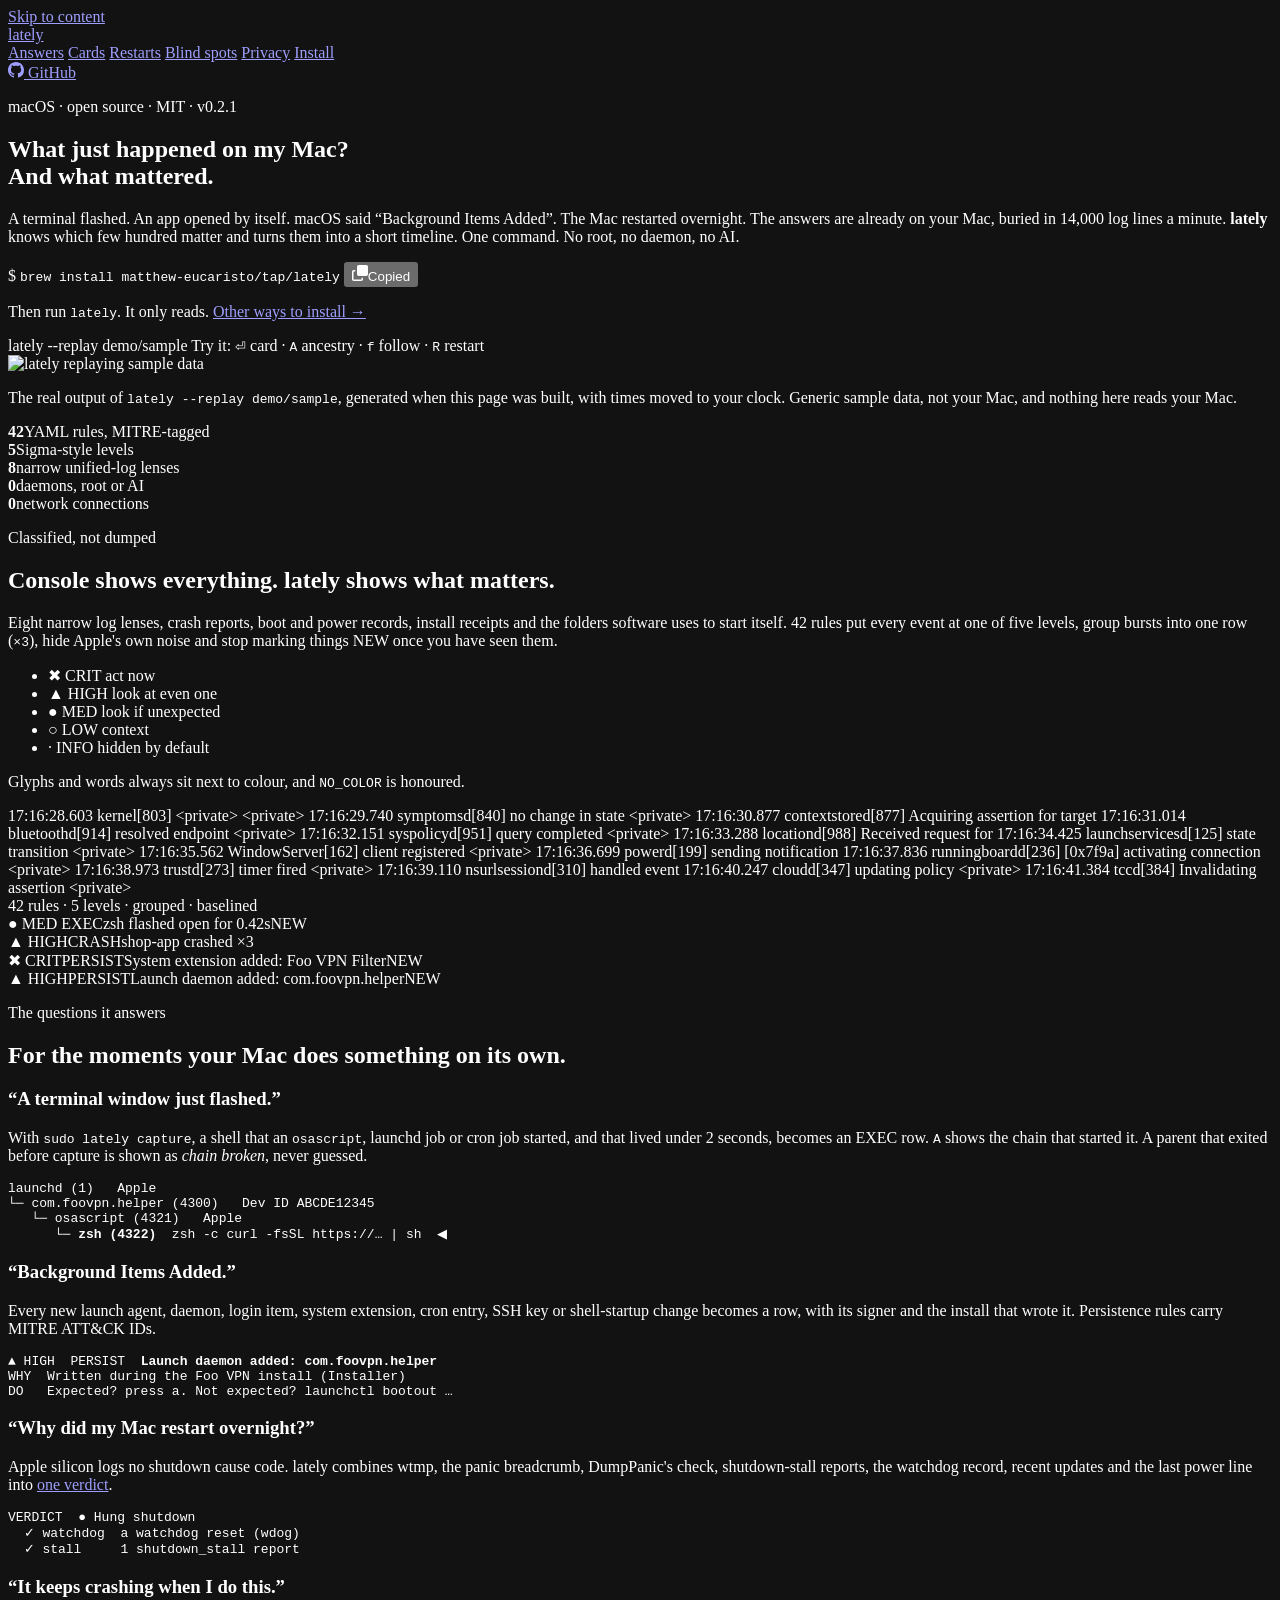
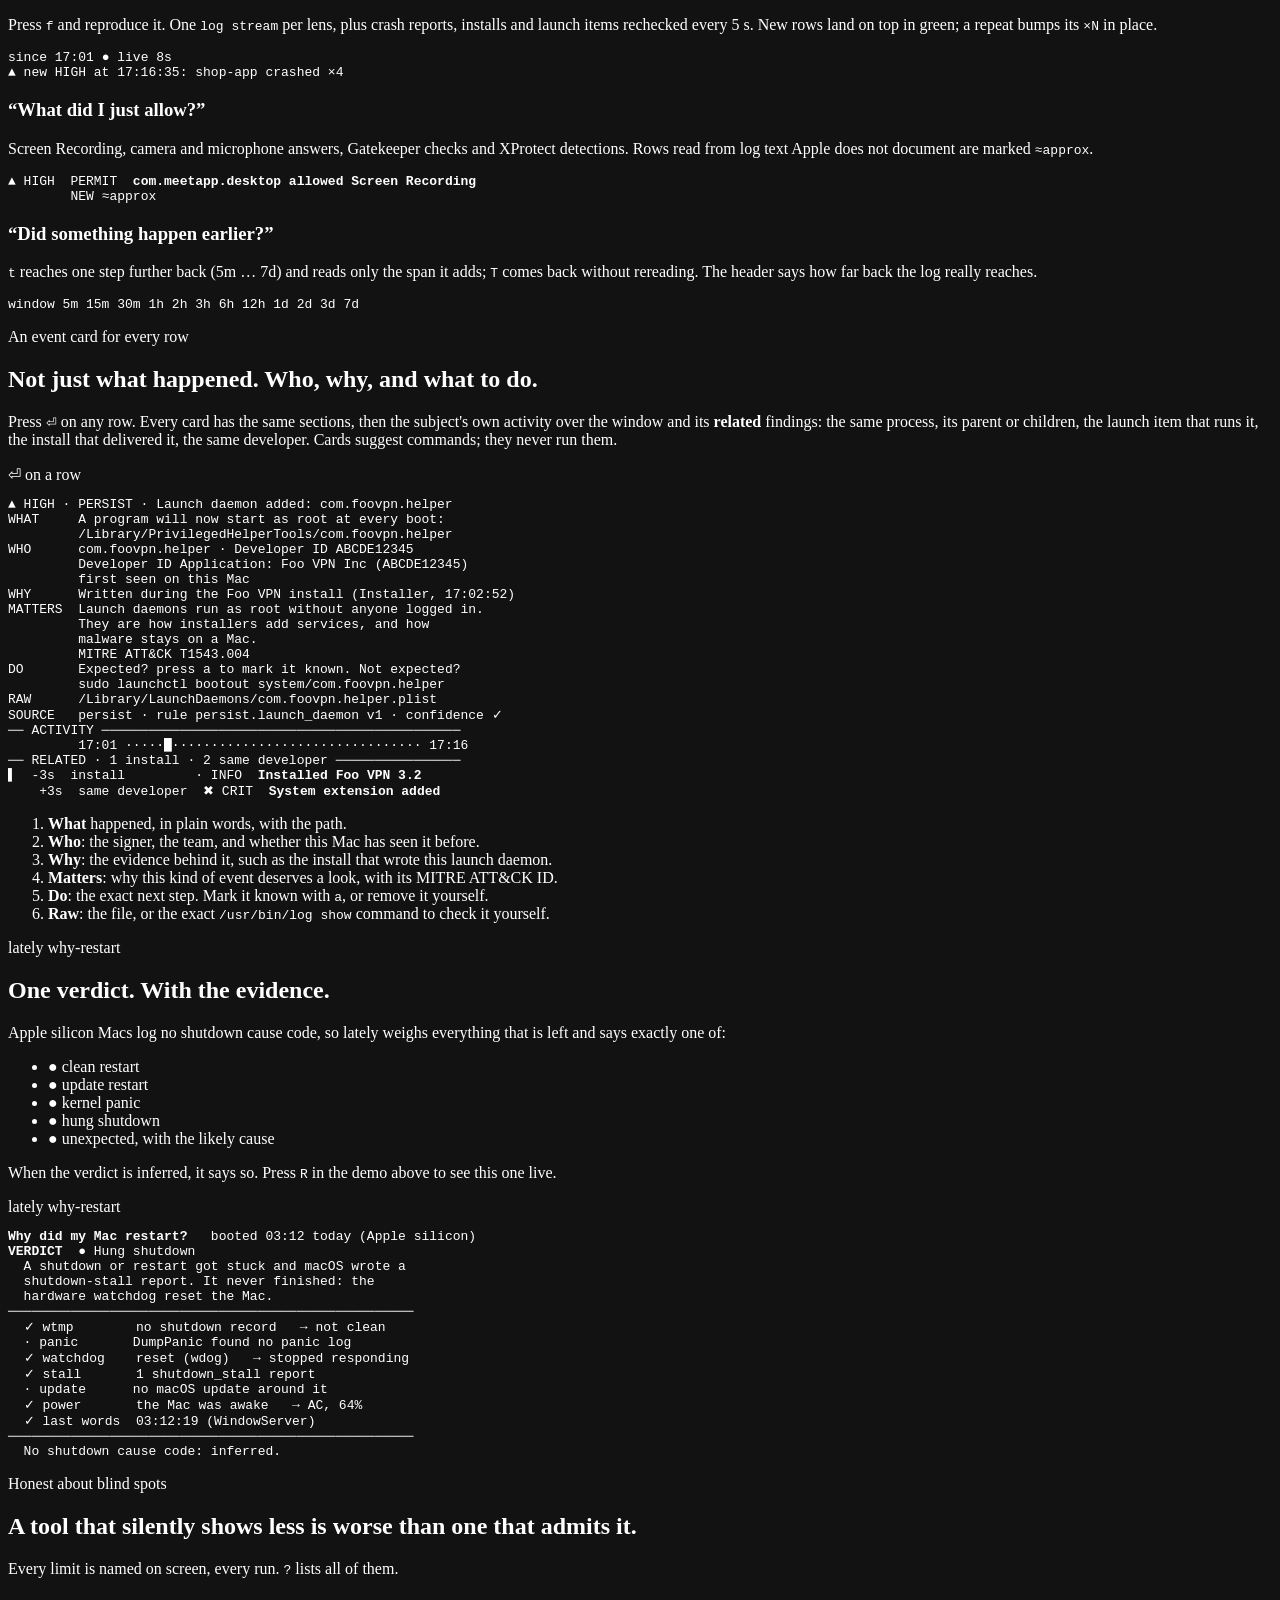
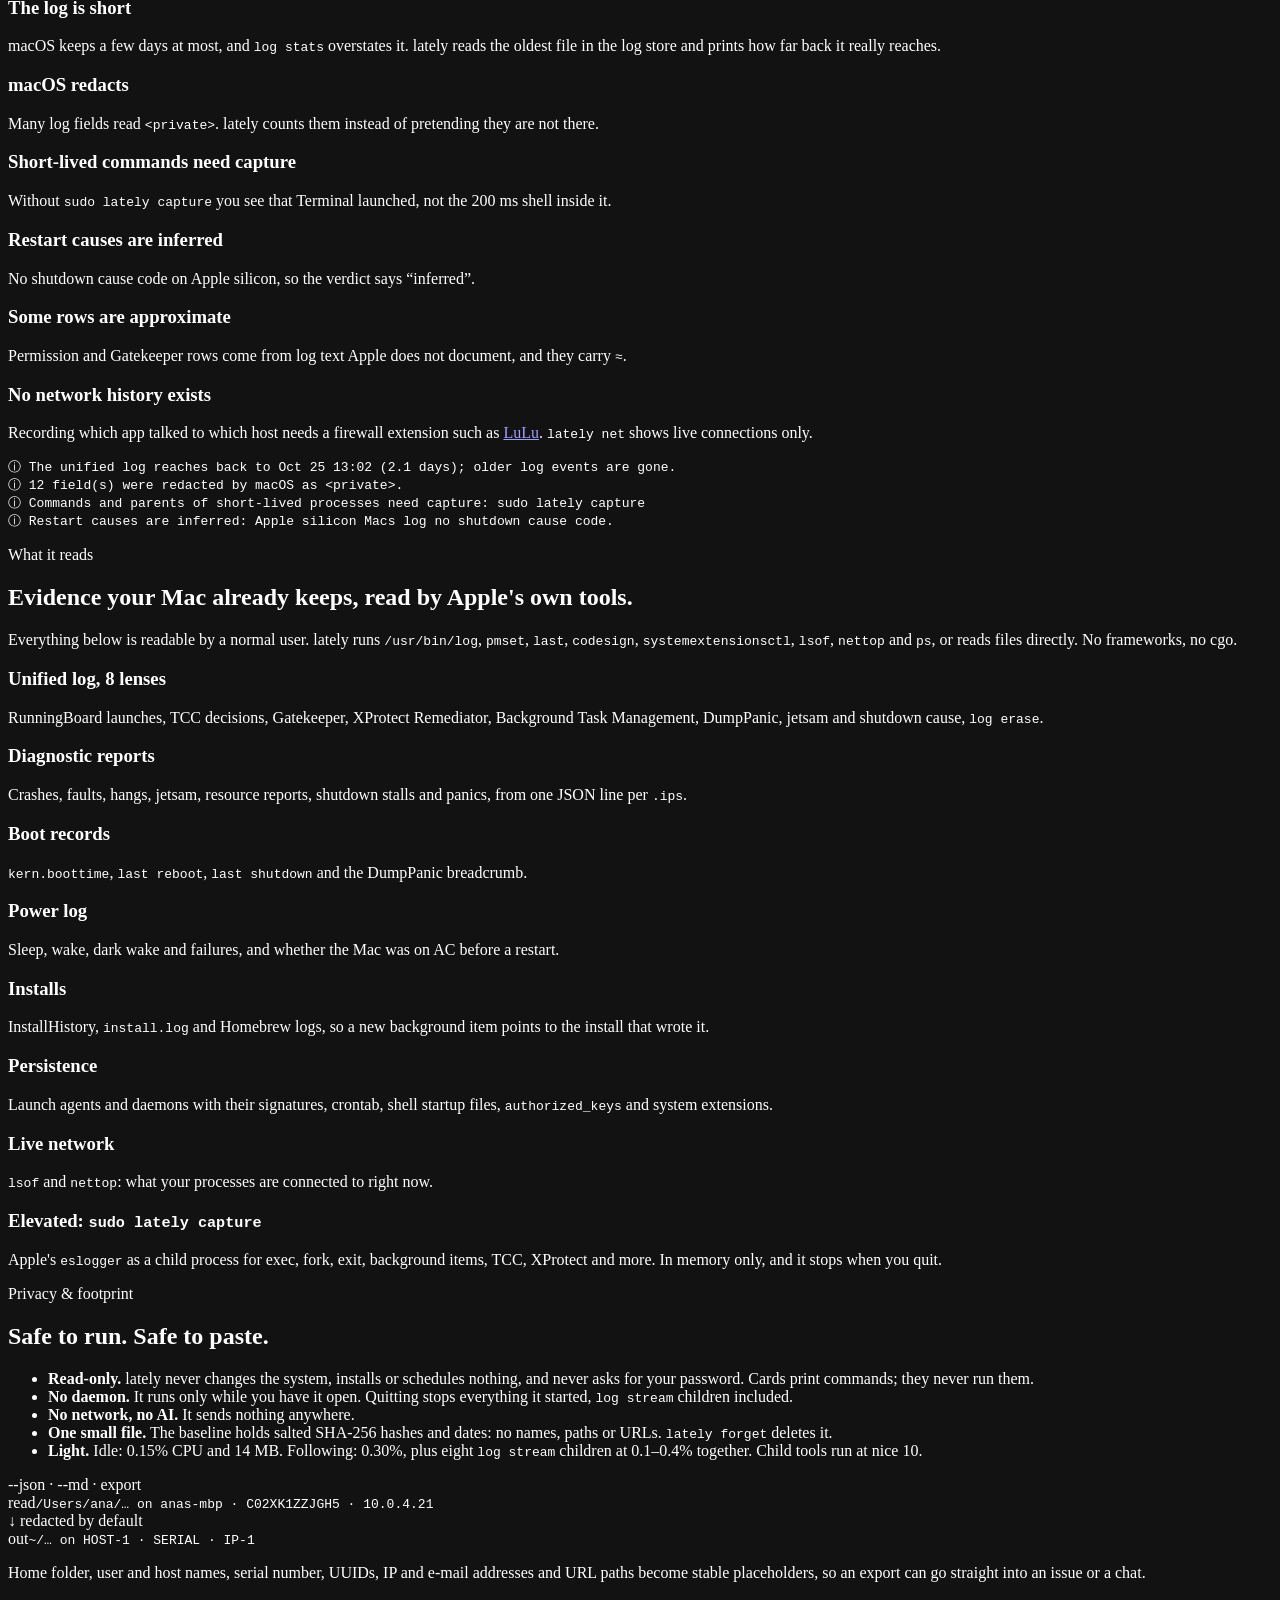
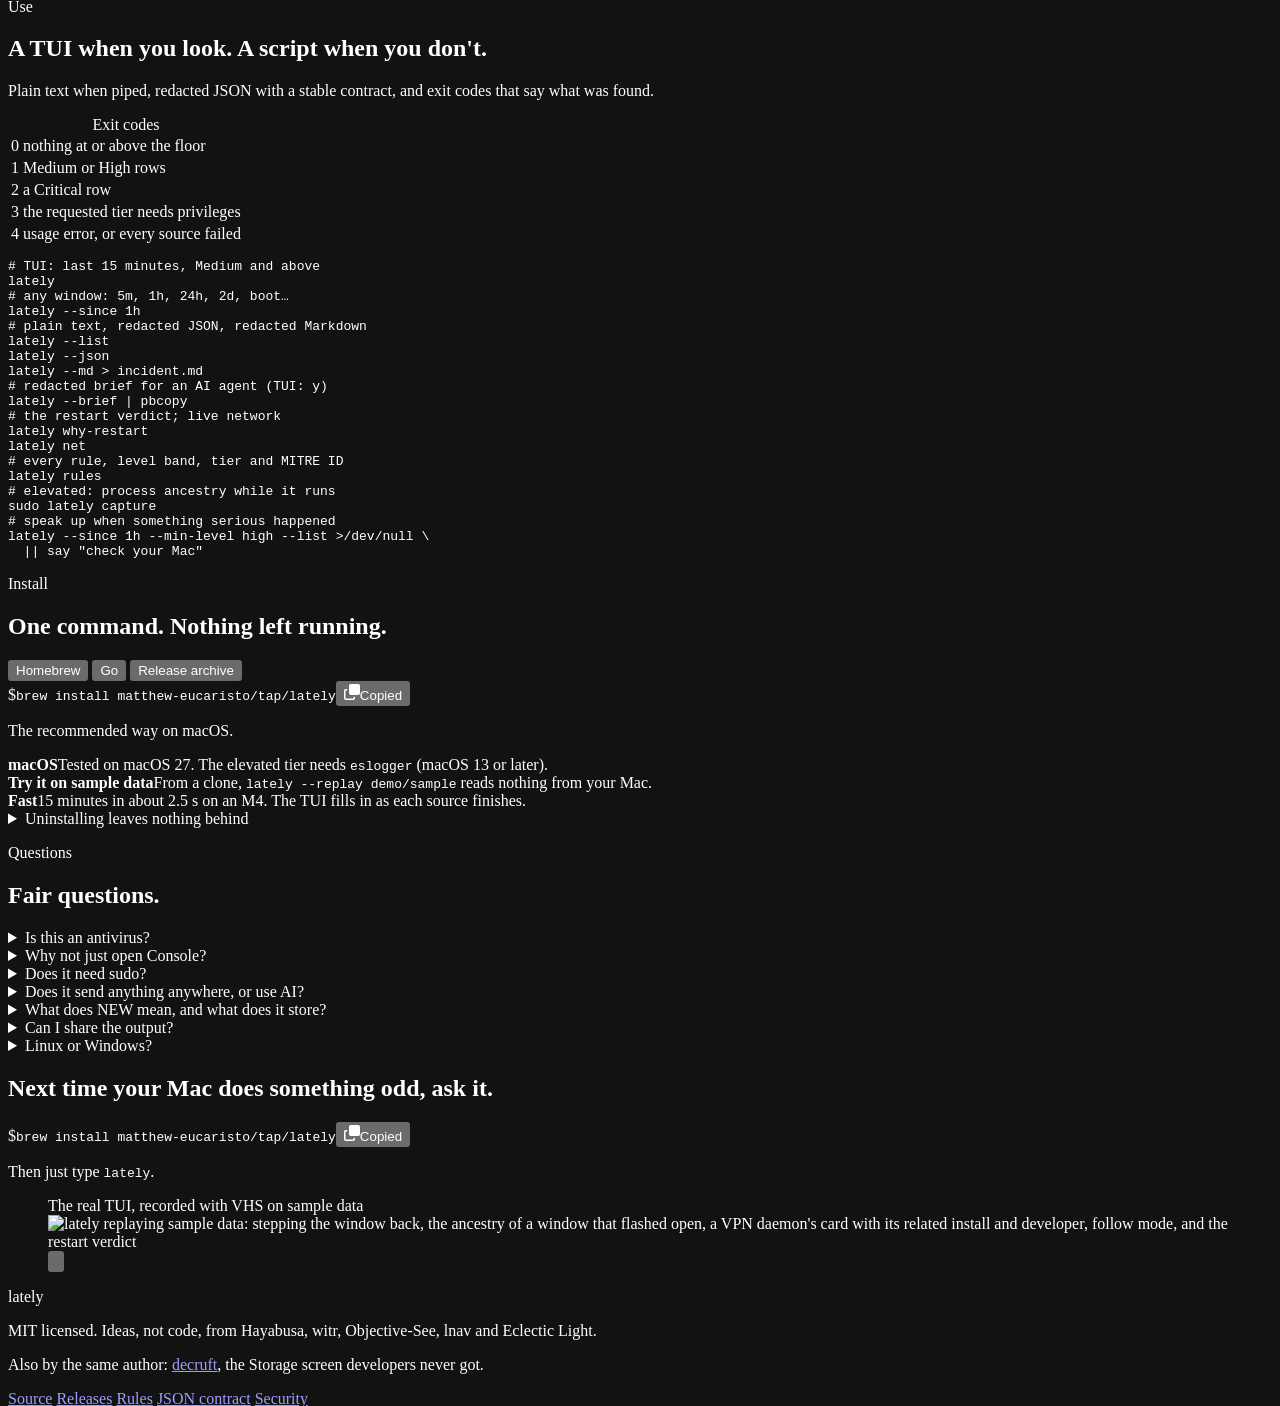
==== site/index.html @ de554099 "docs(site): y copies lately's own --brief in the replica site/build.sh embeds the --brief output for" ====
<!doctype html>
<html lang="en">
<head>
<meta charset="utf-8">
<meta name="viewport" content="width=device-width, initial-scale=1">
<title>lately: what just happened on my Mac, and what mattered?</title>
<meta name="description" content="One command turns the unified log, crash reports, power and boot records, installs and launch items into a short, classified timeline. No root, no daemon, no AI. Read-only, redacted, honest about its blind spots.">
<meta name="theme-color" content="#101214">
<meta name="color-scheme" content="dark">
<link rel="canonical" href="https://matthew-eucaristo.github.io/lately/">
<link rel="icon" href="favicon.svg" type="image/svg+xml">
<link rel="stylesheet" href="style.css">
<meta property="og:type" content="website">
<meta property="og:site_name" content="lately">
<meta property="og:title" content="lately: what just happened on my Mac?">
<meta property="og:description" content="A short, classified timeline of what your Mac just did: launch items, permissions, crashes, restarts, flashing windows. No root, no daemon, no AI.">
<meta property="og:url" content="https://matthew-eucaristo.github.io/lately/">
<meta property="og:image" content="https://matthew-eucaristo.github.io/lately/og.png">
<meta property="og:image:width" content="1200">
<meta property="og:image:height" content="630">
<meta property="og:image:alt" content="lately's timeline: a critical system extension, a high-level launch daemon, crash and permission rows, each with a level glyph">
<meta name="twitter:card" content="summary_large_image">
<script type="application/ld+json">
{
  "@context": "https://schema.org",
  "@type": "SoftwareApplication",
  "name": "lately",
  "applicationCategory": "DeveloperApplication",
  "operatingSystem": "macOS",
  "description": "What just happened on my Mac, and what mattered? One command, no root, no daemon, no AI.",
  "url": "https://matthew-eucaristo.github.io/lately/",
  "downloadUrl": "https://github.com/Matthew-Eucaristo/lately/releases",
  "codeRepository": "https://github.com/Matthew-Eucaristo/lately",
  "license": "https://opensource.org/licenses/MIT",
  "offers": {"@type": "Offer", "price": "0", "priceCurrency": "USD"}
}
</script>
<script src="sample.js" defer></script>
<script src="app.js" defer></script>
</head>
<body>
<a class="skip" href="#main">Skip to content</a>

<header class="nav" id="top">
  <div class="wrap nav-in">
    <a class="brand" href="#top" aria-label="lately home"><span class="badge">lately</span></a>
    <nav aria-label="Sections">
      <a href="#answers">Answers</a>
      <a href="#card">Cards</a>
      <a href="#restart">Restarts</a>
      <a href="#honest">Blind spots</a>
      <a href="#privacy">Privacy</a>
      <a href="#install">Install</a>
    </nav>
    <a class="gh" href="https://github.com/Matthew-Eucaristo/lately">
      <svg viewBox="0 0 16 16" width="16" height="16" aria-hidden="true"><path fill="currentColor" d="M8 0C3.58 0 0 3.58 0 8c0 3.54 2.29 6.53 5.47 7.59.4.07.55-.17.55-.38 0-.19-.01-.82-.01-1.49-2.01.37-2.53-.49-2.69-.94-.09-.23-.48-.94-.82-1.13-.28-.15-.68-.52-.01-.53.63-.01 1.08.58 1.23.82.72 1.21 1.87.87 2.33.66.07-.52.28-.87.51-1.07-1.78-.2-3.64-.89-3.64-3.95 0-.87.31-1.59.82-2.15-.08-.2-.36-1.02.08-2.12 0 0 .67-.21 2.2.82.64-.18 1.32-.27 2-.27.68 0 1.36.09 2 .27 1.53-1.04 2.2-.82 2.2-.82.44 1.1.16 1.92.08 2.12.51.56.82 1.27.82 2.15 0 3.07-1.87 3.75-3.65 3.95.29.25.54.73.54 1.48 0 1.07-.01 1.93-.01 2.2 0 .21.15.46.55.38A8.013 8.013 0 0016 8c0-4.42-3.58-8-8-8z"/></svg>
      <span>GitHub</span>
    </a>
  </div>
</header>

<main id="main">

<section class="hero">
  <div class="wrap">
    <p class="eyebrow"><span class="dot"></span> macOS · open source · MIT · <!--version-->v0.2.1<!--/version--></p>
    <h1>What just happened on my Mac?<br><span class="grad">And what mattered.</span></h1>
    <p class="lede">A terminal flashed. An app opened by itself. macOS said “Background Items Added”. The Mac restarted overnight. The answers are already on your Mac, buried in 14,000 log lines a minute. <b>lately</b> knows which few hundred matter and turns them into a short timeline. One command. No root, no daemon, no AI.</p>

    <div class="install">
      <div class="cmd" role="group" aria-label="Install command">
        <span class="prompt" aria-hidden="true">$</span>
        <code>brew install matthew-eucaristo/tap/lately</code>
        <button class="copy" type="button" data-copy="brew install matthew-eucaristo/tap/lately" aria-label="Copy install command"><svg viewBox="0 0 16 16" width="16" height="16" aria-hidden="true"><path fill="currentColor" d="M5 1.75C5 .784 5.784 0 6.75 0h7.5C15.216 0 16 .784 16 1.75v7.5A1.75 1.75 0 0114.25 11h-7.5A1.75 1.75 0 015 9.25v-7.5zM1.75 5h1.5v1.5h-1.5a.25.25 0 00-.25.25v7.5c0 .138.112.25.25.25h7.5a.25.25 0 00.25-.25v-1.5h1.5v1.5A1.75 1.75 0 019.25 16h-7.5A1.75 1.75 0 010 14.25v-7.5C0 5.784.784 5 1.75 5z"/></svg><span class="copied">Copied</span></button>
      </div>
      <p class="sub">Then run <code>lately</code>. It only reads. <a href="#install">Other ways to install →</a></p>
    </div>
  </div>

  <div class="wrap wide">
    <div class="term-wrap">
      <div class="window">
        <div class="titlebar">
          <span class="lights" aria-hidden="true"><i></i><i></i><i></i></span>
          <span class="title">lately --replay demo/sample</span>
          <span class="hint-pill" id="try-hint">Try it: <kbd>⏎</kbd> card · <kbd>A</kbd> ancestry · <kbd>f</kbd> follow · <kbd>R</kbd> restart</span>
        </div>
        <div class="term" id="term" tabindex="0" role="application" aria-roledescription="interactive demo"
             aria-label="Interactive lately demo on sample data. Arrow keys move, Enter opens a card, A shows process ancestry, f follows live, R explains the last restart, s cycles the severity floor, Escape goes back.">
          <noscript><img src="demo.gif" alt="lately replaying sample data" width="1200" height="600"></noscript>
        </div>
        <div class="keys" id="term-keys" aria-label="Demo controls"></div>
      </div>
      <p class="caption">The real output of <code>lately --replay demo/sample</code>, generated when this page was built, with times moved to your clock. Generic sample data, not your Mac, and nothing here reads your Mac.</p>
    </div>
  </div>
</section>

<section class="strip" aria-label="At a glance">
  <div class="wrap strip-in">
    <div><b>42</b><span>YAML rules, MITRE-tagged</span></div>
    <div><b>5</b><span>Sigma-style levels</span></div>
    <div><b>8</b><span>narrow unified-log lenses</span></div>
    <div><b>0</b><span>daemons, root or AI</span></div>
    <div><b>0</b><span>network connections</span></div>
  </div>
</section>

<section class="sec" id="signal">
  <div class="wrap two">
    <div>
      <p class="kicker">Classified, not dumped</p>
      <h2>Console shows everything. lately shows what matters.</h2>
      <p class="intro">Eight narrow log lenses, crash reports, boot and power records, install receipts and the folders software uses to start itself. 42 rules put every event at one of five levels, group bursts into one row (<code>×3</code>), hide Apple's own noise and stop marking things NEW once you have seen them.</p>
      <ul class="levels" aria-label="Levels">
        <li><span class="lv crit">✖ CRIT</span> act now</li>
        <li><span class="lv high">▲ HIGH</span> look at even one</li>
        <li><span class="lv med">● MED</span> look if unexpected</li>
        <li><span class="lv low">○ LOW</span> context</li>
        <li><span class="lv info">· INFO</span> hidden by default</li>
      </ul>
      <p class="note">Glyphs and words always sit next to colour, and <code>NO_COLOR</code> is honoured.</p>
    </div>
    <div class="funnel" aria-hidden="true">
      <div class="noise" id="noise"></div>
      <div class="funnel-arrow"><span>42 rules · 5 levels · grouped · baselined</span></div>
      <div class="signal">
        <div class="srow"><span class="lv med">● MED </span><span class="scat">EXEC</span><span class="t">zsh flashed open for 0.42s</span><span class="new">NEW</span></div>
        <div class="srow"><span class="lv high">▲ HIGH</span><span class="scat">CRASH</span><span class="t">shop-app crashed ×3</span></div>
        <div class="srow"><span class="lv crit">✖ CRIT</span><span class="scat">PERSIST</span><span class="t">System extension added: Foo VPN Filter</span><span class="new">NEW</span></div>
        <div class="srow"><span class="lv high">▲ HIGH</span><span class="scat">PERSIST</span><span class="t">Launch daemon added: com.foovpn.helper</span><span class="new">NEW</span></div>
      </div>
    </div>
  </div>
</section>

<section class="sec alt" id="answers">
  <div class="wrap">
    <p class="kicker">The questions it answers</p>
    <h2>For the moments your Mac does something on its own.</h2>
    <div class="qs">
      <article class="q">
        <h3>“A terminal window just flashed.”</h3>
        <p>With <code>sudo lately capture</code>, a shell that an <code>osascript</code>, launchd job or cron job started, and that lived under 2 seconds, becomes an <span class="lv med">EXEC</span> row. <kbd>A</kbd> shows the chain that started it. A parent that exited before capture is shown as <em>chain broken</em>, never guessed.</p>
<pre class="mini"><span class="f">launchd (1)</span>   Apple
└─ com.foovpn.helper (4300)   <span class="f">Dev ID ABCDE12345</span>
   └─ osascript (4321)   Apple
      └─ <b>zsh (4322)</b>  zsh -c curl -fsSL https://… | sh  <span class="g">◀</span></pre>
      </article>
      <article class="q">
        <h3>“Background Items Added.”</h3>
        <p>Every new launch agent, daemon, login item, system extension, cron entry, SSH key or shell-startup change becomes a row, with its signer and the install that wrote it. Persistence rules carry MITRE ATT&amp;CK IDs.</p>
<pre class="mini"><span class="lv high">▲ HIGH</span>  PERSIST  <b>Launch daemon added: com.foovpn.helper</b>
WHY  Written during the Foo VPN install (Installer)
DO   Expected? press a. Not expected? launchctl bootout …</pre>
      </article>
      <article class="q">
        <h3>“Why did my Mac restart overnight?”</h3>
        <p>Apple silicon logs no shutdown cause code. lately combines wtmp, the panic breadcrumb, DumpPanic's check, shutdown-stall reports, the watchdog record, recent updates and the last power line into <a href="#restart">one verdict</a>.</p>
<pre class="mini">VERDICT  <span class="lv med">● Hung shutdown</span>
  <span class="g">✓</span> watchdog  a watchdog reset (wdog)
  <span class="g">✓</span> stall     1 shutdown_stall report</pre>
      </article>
      <article class="q">
        <h3>“It keeps crashing when I do this.”</h3>
        <p>Press <kbd>f</kbd> and reproduce it. One <code>log stream</code> per lens, plus crash reports, installs and launch items rechecked every 5 s. New rows land on top in green; a repeat bumps its <code>×N</code> in place.</p>
<pre class="mini">since 17:01 <span class="g">● live</span> 8s
<span class="lv high">▲ new HIGH at 17:16:35: shop-app crashed ×4</span></pre>
      </article>
      <article class="q">
        <h3>“What did I just allow?”</h3>
        <p>Screen Recording, camera and microphone answers, Gatekeeper checks and XProtect detections. Rows read from log text Apple does not document are marked <code>≈approx</code>.</p>
<pre class="mini"><span class="lv high">▲ HIGH</span>  PERMIT  <b>com.meetapp.desktop allowed Screen Recording</b>
        <span class="new">NEW</span> ≈approx</pre>
      </article>
      <article class="q">
        <h3>“Did something happen earlier?”</h3>
        <p><kbd>t</kbd> reaches one step further back (5m … 7d) and reads only the span it adds; <kbd>T</kbd> comes back without rereading. The header says how far back the log really reaches.</p>
<pre class="mini">window 5m <span class="pill">15m</span> 30m 1h 2h 3h 6h 12h 1d 2d 3d 7d</pre>
      </article>
    </div>
  </div>
</section>

<section class="sec" id="card">
  <div class="wrap">
    <p class="kicker">An event card for every row</p>
    <h2>Not just what happened. Who, why, and what to do.</h2>
    <p class="intro">Press <kbd>⏎</kbd> on any row. Every card has the same sections, then the subject's own activity over the window and its <b>related</b> findings: the same process, its parent or children, the launch item that runs it, the install that delivered it, the same developer. Cards suggest commands; they never run them.</p>
    <div class="anatomy">
      <div class="window">
        <div class="titlebar"><span class="lights" aria-hidden="true"><i></i><i></i><i></i></span><span class="title">⏎ on a row</span></div>
<pre class="term static"><span class="lv high b">▲ HIGH · PERSIST · Launch daemon added: com.foovpn.helper</span>
<span class="h">WHAT</span>     A program will now start as root at every boot:
         /Library/PrivilegedHelperTools/com.foovpn.helper
<span class="h">WHO</span>      com.foovpn.helper · Developer ID ABCDE12345
         Developer ID Application: Foo VPN Inc (ABCDE12345)
         first seen on this Mac
<span class="h">WHY</span>      Written during the Foo VPN install (Installer, 17:02:52)
<span class="h">MATTERS</span>  Launch daemons run as root without anyone logged in.
         They are how installers add services, and how
         malware stays on a Mac.
         MITRE ATT&amp;CK T1543.004
<span class="h">DO</span>       Expected? press a to mark it known. Not expected?
         sudo launchctl bootout system/com.foovpn.helper
<span class="h">RAW</span>      /Library/LaunchDaemons/com.foovpn.helper.plist
<span class="h">SOURCE</span>   persist · rule persist.launch_daemon v1 · confidence ✓
<span class="f">── ACTIVITY ──────────────────────────────────────────────</span>
         <span class="f">17:01 ·····</span><span class="g">█</span><span class="f">································ 17:16</span>
<span class="f">── RELATED · 1 install · 2 same developer ────────────────</span>
<span class="g">▌</span>  -3s  install         <span class="f">· INFO</span>  <b>Installed Foo VPN 3.2</b>
    +3s  same developer  <span class="lv crit">✖ CRIT</span>  <b>System extension added</b></pre>
      </div>
      <ol class="callouts">
        <li><b>What</b> happened, in plain words, with the path.</li>
        <li><b>Who</b>: the signer, the team, and whether this Mac has seen it before.</li>
        <li><b>Why</b>: the evidence behind it, such as the install that wrote this launch daemon.</li>
        <li><b>Matters</b>: why this kind of event deserves a look, with its MITRE ATT&amp;CK ID.</li>
        <li><b>Do</b>: the exact next step. Mark it known with <kbd>a</kbd>, or remove it yourself.</li>
        <li><b>Raw</b>: the file, or the exact <code>/usr/bin/log show</code> command to check it yourself.</li>
      </ol>
    </div>
  </div>
</section>

<section class="sec alt" id="restart">
  <div class="wrap two">
    <div>
      <p class="kicker">lately why-restart</p>
      <h2>One verdict. With the evidence.</h2>
      <p class="intro">Apple silicon Macs log no shutdown cause code, so lately weighs everything that is left and says exactly one of:</p>
      <ul class="verdicts">
        <li><span class="lv info">●</span> clean restart</li>
        <li><span class="lv low">●</span> update restart</li>
        <li><span class="lv crit">●</span> kernel panic</li>
        <li><span class="lv med">●</span> hung shutdown</li>
        <li><span class="lv high">●</span> unexpected, with the likely cause</li>
      </ul>
      <p class="note">When the verdict is inferred, it says so. Press <kbd>R</kbd> in the demo above to see this one live.</p>
    </div>
    <div class="window">
      <div class="titlebar"><span class="lights" aria-hidden="true"><i></i><i></i><i></i></span><span class="title">lately why-restart</span></div>
<pre class="term static"><b>Why did my Mac restart?</b>   <span class="f">booted 03:12 today (Apple silicon)</span>
<b>VERDICT</b>  <span class="lv med">● Hung shutdown</span>
  A shutdown or restart got stuck and macOS wrote a
  shutdown-stall report. It never finished: the
  hardware watchdog reset the Mac.
<span class="f">────────────────────────────────────────────────────</span>
  <span class="g">✓</span> wtmp        no shutdown record   <span class="f">→ not clean</span>
  <span class="f">·</span> panic       DumpPanic found no panic log
  <span class="g">✓</span> watchdog    reset (wdog)   <span class="f">→ stopped responding</span>
  <span class="g">✓</span> stall       1 shutdown_stall report
  <span class="f">·</span> update      no macOS update around it
  <span class="g">✓</span> power       the Mac was awake   <span class="f">→ AC, 64%</span>
  <span class="g">✓</span> last words  03:12:19 (WindowServer)
<span class="f">────────────────────────────────────────────────────</span>
  <span class="f">No shutdown cause code: inferred.</span></pre>
    </div>
  </div>
</section>

<section class="sec" id="honest">
  <div class="wrap">
    <p class="kicker">Honest about blind spots</p>
    <h2>A tool that silently shows less is worse than one that admits it.</h2>
    <p class="intro">Every limit is named on screen, every run. <kbd>?</kbd> lists all of them.</p>
    <div class="limits">
      <article><h3>The log is short</h3><p>macOS keeps a few days at most, and <code>log stats</code> overstates it. lately reads the oldest file in the log store and prints how far back it really reaches.</p></article>
      <article><h3>macOS redacts</h3><p>Many log fields read <code>&lt;private&gt;</code>. lately counts them instead of pretending they are not there.</p></article>
      <article><h3>Short-lived commands need capture</h3><p>Without <code>sudo lately capture</code> you see that Terminal launched, not the 200 ms shell inside it.</p></article>
      <article><h3>Restart causes are inferred</h3><p>No shutdown cause code on Apple silicon, so the verdict says “inferred”.</p></article>
      <article><h3>Some rows are approximate</h3><p>Permission and Gatekeeper rows come from log text Apple does not document, and they carry <code>≈</code>.</p></article>
      <article><h3>No network history exists</h3><p>Recording which app talked to which host needs a firewall extension such as <a href="https://objective-see.org/products/lulu.html">LuLu</a>. <code>lately net</code> shows live connections only.</p></article>
    </div>
<pre class="limits-out"><span class="h">ⓘ</span> The unified log reaches back to Oct 25 13:02 (2.1 days); older log events are gone.
<span class="h">ⓘ</span> 12 field(s) were redacted by macOS as &lt;private&gt;.
<span class="h">ⓘ</span> Commands and parents of short-lived processes need capture: sudo lately capture
<span class="h">ⓘ</span> Restart causes are inferred: Apple silicon Macs log no shutdown cause code.</pre>
  </div>
</section>

<section class="sec alt" id="reads">
  <div class="wrap">
    <p class="kicker">What it reads</p>
    <h2>Evidence your Mac already keeps, read by Apple's own tools.</h2>
    <p class="intro">Everything below is readable by a normal user. lately runs <code>/usr/bin/log</code>, <code>pmset</code>, <code>last</code>, <code>codesign</code>, <code>systemextensionsctl</code>, <code>lsof</code>, <code>nettop</code> and <code>ps</code>, or reads files directly. No frameworks, no cgo.</p>
    <div class="evidence">
      <article><h3>Unified log, 8 lenses</h3><p>RunningBoard launches, TCC decisions, Gatekeeper, XProtect Remediator, Background Task Management, DumpPanic, jetsam and shutdown cause, <code>log erase</code>.</p></article>
      <article><h3>Diagnostic reports</h3><p>Crashes, faults, hangs, jetsam, resource reports, shutdown stalls and panics, from one JSON line per <code>.ips</code>.</p></article>
      <article><h3>Boot records</h3><p><code>kern.boottime</code>, <code>last reboot</code>, <code>last shutdown</code> and the DumpPanic breadcrumb.</p></article>
      <article><h3>Power log</h3><p>Sleep, wake, dark wake and failures, and whether the Mac was on AC before a restart.</p></article>
      <article><h3>Installs</h3><p>InstallHistory, <code>install.log</code> and Homebrew logs, so a new background item points to the install that wrote it.</p></article>
      <article><h3>Persistence</h3><p>Launch agents and daemons with their signatures, crontab, shell startup files, <code>authorized_keys</code> and system extensions.</p></article>
      <article><h3>Live network</h3><p><code>lsof</code> and <code>nettop</code>: what your processes are connected to right now.</p></article>
      <article class="elev"><h3>Elevated: <code>sudo lately capture</code></h3><p>Apple's <code>eslogger</code> as a child process for exec, fork, exit, background items, TCC, XProtect and more. In memory only, and it stops when you quit.</p></article>
    </div>
  </div>
</section>

<section class="sec" id="privacy">
  <div class="wrap">
    <p class="kicker">Privacy &amp; footprint</p>
    <h2>Safe to run. Safe to paste.</h2>
    <div class="two top">
      <ul class="checks">
        <li><b>Read-only.</b> lately never changes the system, installs or schedules nothing, and never asks for your password. Cards print commands; they never run them.</li>
        <li><b>No daemon.</b> It runs only while you have it open. Quitting stops everything it started, <code>log stream</code> children included.</li>
        <li><b>No network, no AI.</b> It sends nothing anywhere.</li>
        <li><b>One small file.</b> The baseline holds salted SHA-256 hashes and dates: no names, paths or URLs. <code>lately forget</code> deletes it.</li>
        <li><b>Light.</b> Idle: 0.15% CPU and 14 MB. Following: 0.30%, plus eight <code>log stream</code> children at 0.1–0.4% together. Child tools run at nice 10.</li>
      </ul>
      <div class="window">
        <div class="titlebar"><span class="lights" aria-hidden="true"><i></i><i></i><i></i></span><span class="title">--json · --md · export</span></div>
        <div class="redact-body">
          <div class="rd-row"><span class="rd-l">read</span><code>/Users/<span class="pii">ana</span>/… on <span class="pii">anas-mbp</span> · <span class="pii">C02XK1ZZJGH5</span> · <span class="pii">10.0.4.21</span></code></div>
          <div class="rd-arrow">↓ redacted by default</div>
          <div class="rd-row"><span class="rd-l">out</span><code>~/… on <span class="ph">HOST-1</span> · <span class="ph">SERIAL</span> · <span class="ph">IP-1</span></code></div>
          <p>Home folder, user and host names, serial number, UUIDs, IP and e-mail addresses and URL paths become stable placeholders, so an export can go straight into an issue or a chat.</p>
        </div>
      </div>
    </div>
  </div>
</section>

<section id="use" class="sec alt">
  <div class="wrap two">
    <div>
      <p class="kicker">Use</p>
      <h2>A TUI when you look. A script when you don't.</h2>
      <p class="intro">Plain text when piped, redacted JSON with a stable contract, and exit codes that say what was found.</p>
      <table class="codes">
        <caption>Exit codes</caption>
        <tr><td>0</td><td>nothing at or above the floor</td></tr>
        <tr><td>1</td><td>Medium or High rows</td></tr>
        <tr><td>2</td><td>a Critical row</td></tr>
        <tr><td>3</td><td>the requested tier needs privileges</td></tr>
        <tr><td>4</td><td>usage error, or every source failed</td></tr>
      </table>
    </div>
<pre class="usage"><code><span class="c"># TUI: last 15 minutes, Medium and above</span>
lately
<span class="c"># any window: 5m, 1h, 24h, 2d, boot…</span>
lately --since 1h
<span class="c"># plain text, redacted JSON, redacted Markdown</span>
lately --list
lately --json
lately --md &gt; incident.md
<span class="c"># redacted brief for an AI agent (TUI: y)</span>
lately --brief | pbcopy
<span class="c"># the restart verdict; live network</span>
lately why-restart
lately net
<span class="c"># every rule, level band, tier and MITRE ID</span>
lately rules
<span class="c"># elevated: process ancestry while it runs</span>
sudo lately capture
<span class="c"># speak up when something serious happened</span>
lately --since 1h --min-level high --list &gt;/dev/null \
  || say "check your Mac"</code></pre>
  </div>
</section>

<section id="install" class="sec">
  <div class="wrap">
    <p class="kicker">Install</p>
    <h2>One command. Nothing left running.</h2>
    <div class="tabs" role="tablist" aria-label="Install method">
      <button role="tab" aria-selected="true" aria-controls="p-brew" id="t-brew">Homebrew</button>
      <button role="tab" aria-selected="false" aria-controls="p-go" id="t-go" tabindex="-1">Go</button>
      <button role="tab" aria-selected="false" aria-controls="p-rel" id="t-rel" tabindex="-1">Release archive</button>
    </div>
    <div class="panel" role="tabpanel" id="p-brew" aria-labelledby="t-brew">
      <div class="cmd"><span class="prompt" aria-hidden="true">$</span><code>brew install matthew-eucaristo/tap/lately</code><button class="copy" type="button" data-copy="brew install matthew-eucaristo/tap/lately" aria-label="Copy Homebrew command"><svg viewBox="0 0 16 16" width="16" height="16" aria-hidden="true"><path fill="currentColor" d="M5 1.75C5 .784 5.784 0 6.75 0h7.5C15.216 0 16 .784 16 1.75v7.5A1.75 1.75 0 0114.25 11h-7.5A1.75 1.75 0 015 9.25v-7.5zM1.75 5h1.5v1.5h-1.5a.25.25 0 00-.25.25v7.5c0 .138.112.25.25.25h7.5a.25.25 0 00.25-.25v-1.5h1.5v1.5A1.75 1.75 0 019.25 16h-7.5A1.75 1.75 0 010 14.25v-7.5C0 5.784.784 5 1.75 5z"/></svg><span class="copied">Copied</span></button></div>
      <p>The recommended way on macOS.</p>
    </div>
    <div class="panel" role="tabpanel" id="p-go" aria-labelledby="t-go" hidden>
      <div class="cmd"><span class="prompt" aria-hidden="true">$</span><code>go install github.com/Matthew-Eucaristo/lately@latest</code><button class="copy" type="button" data-copy="go install github.com/Matthew-Eucaristo/lately@latest" aria-label="Copy go install command"><svg viewBox="0 0 16 16" width="16" height="16" aria-hidden="true"><path fill="currentColor" d="M5 1.75C5 .784 5.784 0 6.75 0h7.5C15.216 0 16 .784 16 1.75v7.5A1.75 1.75 0 0114.25 11h-7.5A1.75 1.75 0 015 9.25v-7.5zM1.75 5h1.5v1.5h-1.5a.25.25 0 00-.25.25v7.5c0 .138.112.25.25.25h7.5a.25.25 0 00.25-.25v-1.5h1.5v1.5A1.75 1.75 0 019.25 16h-7.5A1.75 1.75 0 010 14.25v-7.5C0 5.784.784 5 1.75 5z"/></svg><span class="copied">Copied</span></button></div>
      <p>Needs Go 1.26 or later.</p>
    </div>
    <div class="panel" role="tabpanel" id="p-rel" aria-labelledby="t-rel" hidden>
      <p><a class="btn" href="https://github.com/Matthew-Eucaristo/lately/releases/latest">Download from GitHub Releases →</a></p>
      <p>Prebuilt archives for Apple silicon and Intel Macs.</p>
    </div>
    <div class="platforms">
      <div><b>macOS</b><span>Tested on macOS 27. The elevated tier needs <code>eslogger</code> (macOS 13 or later).</span></div>
      <div><b>Try it on sample data</b><span>From a clone, <code>lately --replay demo/sample</code> reads nothing from your Mac.</span></div>
      <div><b>Fast</b><span>15 minutes in about 2.5 s on an M4. The TUI fills in as each source finishes.</span></div>
    </div>
    <details class="uninstall">
      <summary>Uninstalling leaves nothing behind</summary>
<pre><code>lately forget                      # removes the baseline file and its folder
brew uninstall lately
brew untap matthew-eucaristo/tap   # if nothing else uses the tap</code></pre>
    </details>
  </div>
</section>

<section id="faq" class="sec alt">
  <div class="wrap narrow">
    <p class="kicker">Questions</p>
    <h2>Fair questions.</h2>
    <details><summary>Is this an antivirus?</summary><p>No. lately is a diagnostics tool: it explains what happened, with evidence, and suggests what to do. It removes nothing and changes nothing. It does surface XProtect detections and the persistence tricks malware relies on, which makes it a good first look before you reach for anything heavier.</p></details>
    <details><summary>Why not just open Console?</summary><p>Console shows everything, about 14,000 lines a minute, mostly Apple talking to itself. lately reads eight narrow slices of the log plus evidence Console does not show at all (crash report headers, boot records, install receipts, launch items), classifies it with 42 rules and groups the rest away.</p></details>
    <details><summary>Does it need sudo?</summary><p>No. Everything in the timeline is readable by a normal user. Only <code>sudo lately capture</code> is elevated, for short-lived processes and their command lines, and it runs only while you keep it open. lately never asks for your password itself.</p></details>
    <details><summary>Does it send anything anywhere, or use AI?</summary><p>No network connections, no telemetry, no AI. The classification is 42 readable YAML rules you can tune without touching Go. If you want an agent's read anyway, <kbd>y</kbd> (or <code>--brief</code>) copies a redacted brief that you paste yourself. This page loads nothing from third parties either.</p></details>
    <details><summary>What does NEW mean, and what does it store?</summary><p>NEW means this Mac has not seen the subject before. To know that, lately keeps one file of salted hashes and dates, never names or paths. The first run marks nothing NEW and says so. <code>--no-baseline</code> runs without it; <code>lately forget</code> deletes it.</p></details>
    <details><summary>Can I share the output?</summary><p>Yes, that is what <code>--md</code>, <code>--json</code> and the <kbd>e</kbd> export are for. They are redacted by default; <code>--no-redact</code> shows real names when you need them.</p></details>
    <details><summary>Linux or Windows?</summary><p>macOS only for now. The sources sit behind a cross-platform interface, so a port is a new package beside the macOS one; rules and views stay.</p></details>
  </div>
</section>

<section class="cta">
  <div class="wrap">
    <h2>Next time your Mac does something odd, ask it.</h2>
    <div class="cmd big"><span class="prompt" aria-hidden="true">$</span><code>brew install matthew-eucaristo/tap/lately</code><button class="copy" type="button" data-copy="brew install matthew-eucaristo/tap/lately" aria-label="Copy install command"><svg viewBox="0 0 16 16" width="16" height="16" aria-hidden="true"><path fill="currentColor" d="M5 1.75C5 .784 5.784 0 6.75 0h7.5C15.216 0 16 .784 16 1.75v7.5A1.75 1.75 0 0114.25 11h-7.5A1.75 1.75 0 015 9.25v-7.5zM1.75 5h1.5v1.5h-1.5a.25.25 0 00-.25.25v7.5c0 .138.112.25.25.25h7.5a.25.25 0 00.25-.25v-1.5h1.5v1.5A1.75 1.75 0 019.25 16h-7.5A1.75 1.75 0 010 14.25v-7.5C0 5.784.784 5 1.75 5z"/></svg><span class="copied">Copied</span></button></div>
    <p class="sub">Then just type <code>lately</code>.</p>
    <figure class="recording">
      <div class="window">
        <div class="titlebar"><span class="lights" aria-hidden="true"><i></i><i></i><i></i></span><span class="title">The real TUI, recorded with VHS on sample data</span></div>
        <div class="media">
          <video id="demo-video" muted loop playsinline preload="none" width="1200" height="600" poster="demo-poster.webp" aria-label="lately replaying sample data: stepping the window back, the ancestry of a window that flashed open, a VPN daemon's card with its related install and developer, follow mode, and the restart verdict">
            <source src="demo.mp4" type="video/mp4">
          </video>
          <button class="play" type="button" id="play" aria-label="Play the recording"><svg viewBox="0 0 24 24" aria-hidden="true"><path fill="currentColor" d="M8 5v14l11-7z"/></svg></button>
        </div>
      </div>
    </figure>
  </div>
</section>

</main>

<footer class="foot">
  <div class="wrap foot-in">
    <div>
      <span class="badge">lately</span>
      <p>MIT licensed. Ideas, not code, from Hayabusa, witr, Objective-See, lnav and Eclectic Light.</p>
      <p>Also by the same author: <a href="https://matthew-eucaristo.github.io/decruft/">decruft</a>, the Storage screen developers never got.</p>
    </div>
    <nav aria-label="Project links">
      <a href="https://github.com/Matthew-Eucaristo/lately">Source</a>
      <a href="https://github.com/Matthew-Eucaristo/lately/releases">Releases</a>
      <a href="https://github.com/Matthew-Eucaristo/lately/blob/main/internal/rules/data/rules.yaml">Rules</a>
      <a href="https://github.com/Matthew-Eucaristo/lately/blob/main/docs/contract.md">JSON contract</a>
      <a href="https://github.com/Matthew-Eucaristo/lately/blob/main/SECURITY.md">Security</a>
    </nav>
  </div>
</footer>
</body>
</html>
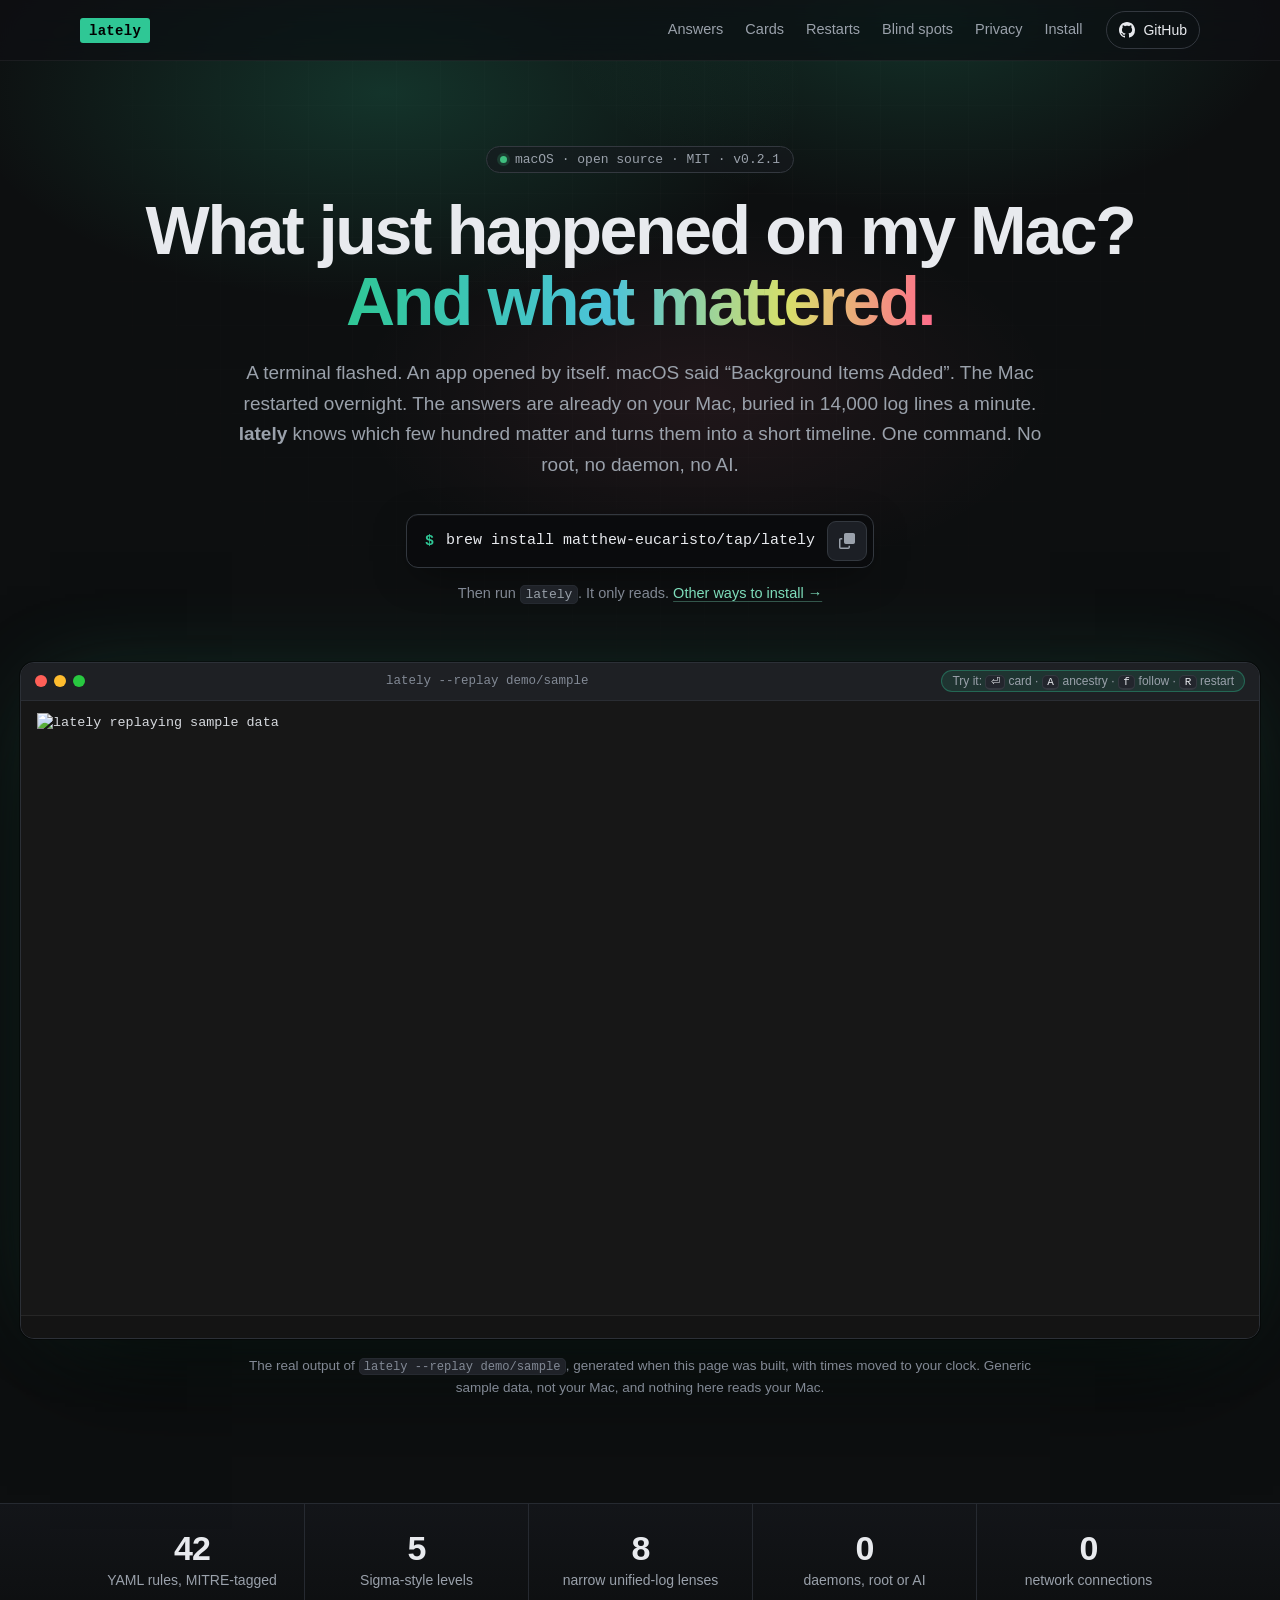
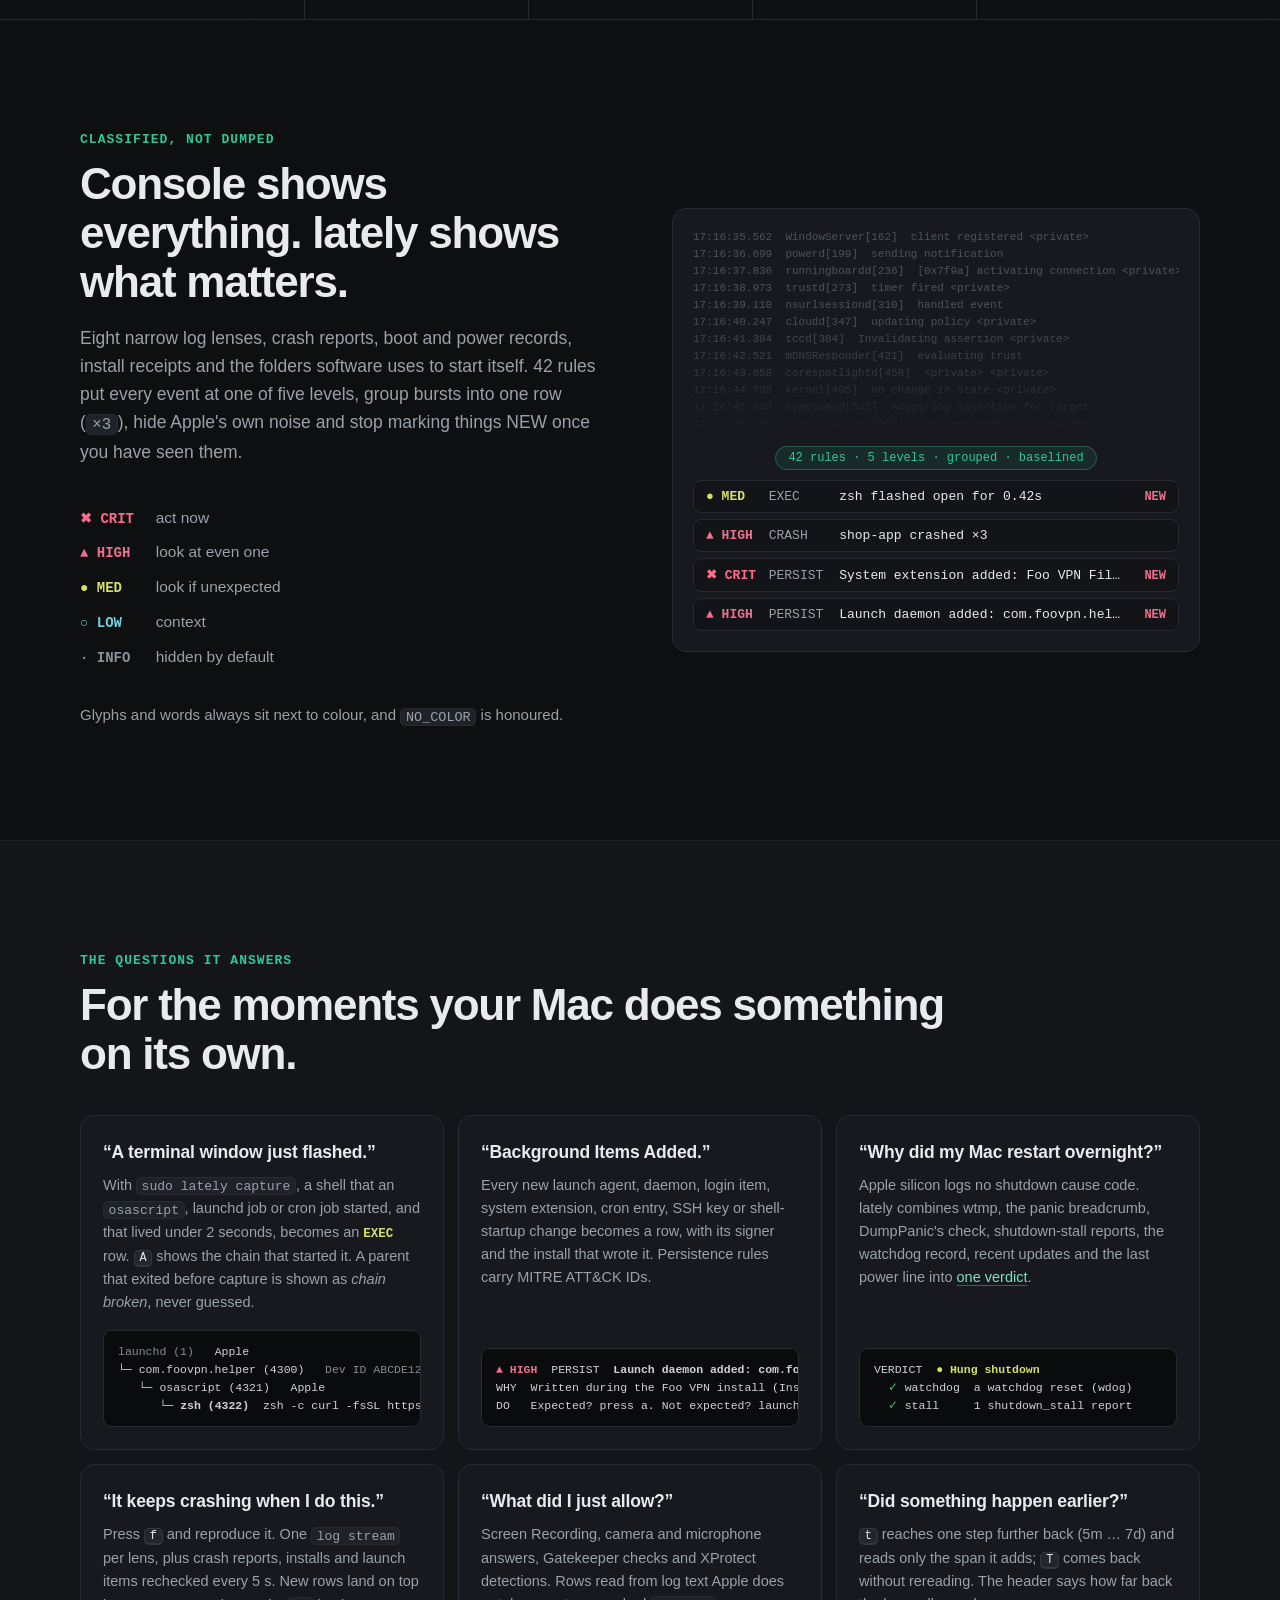
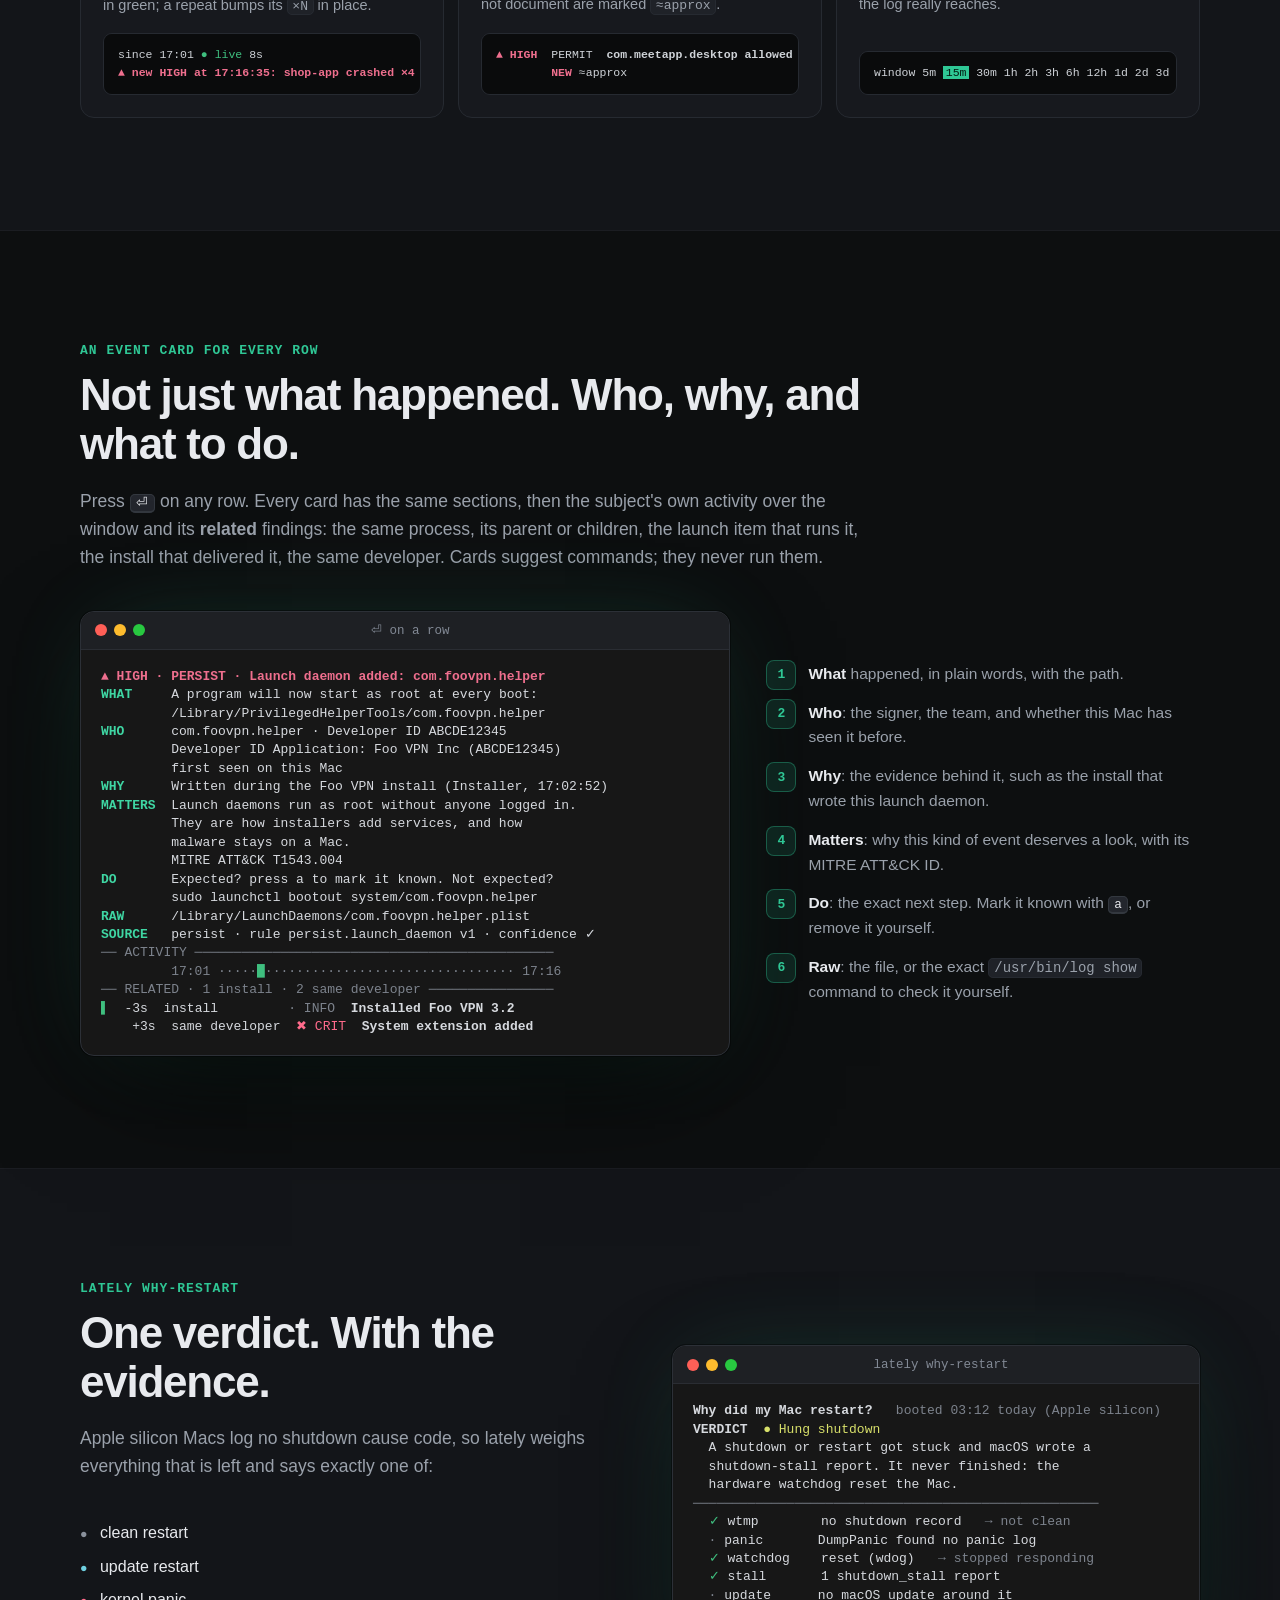
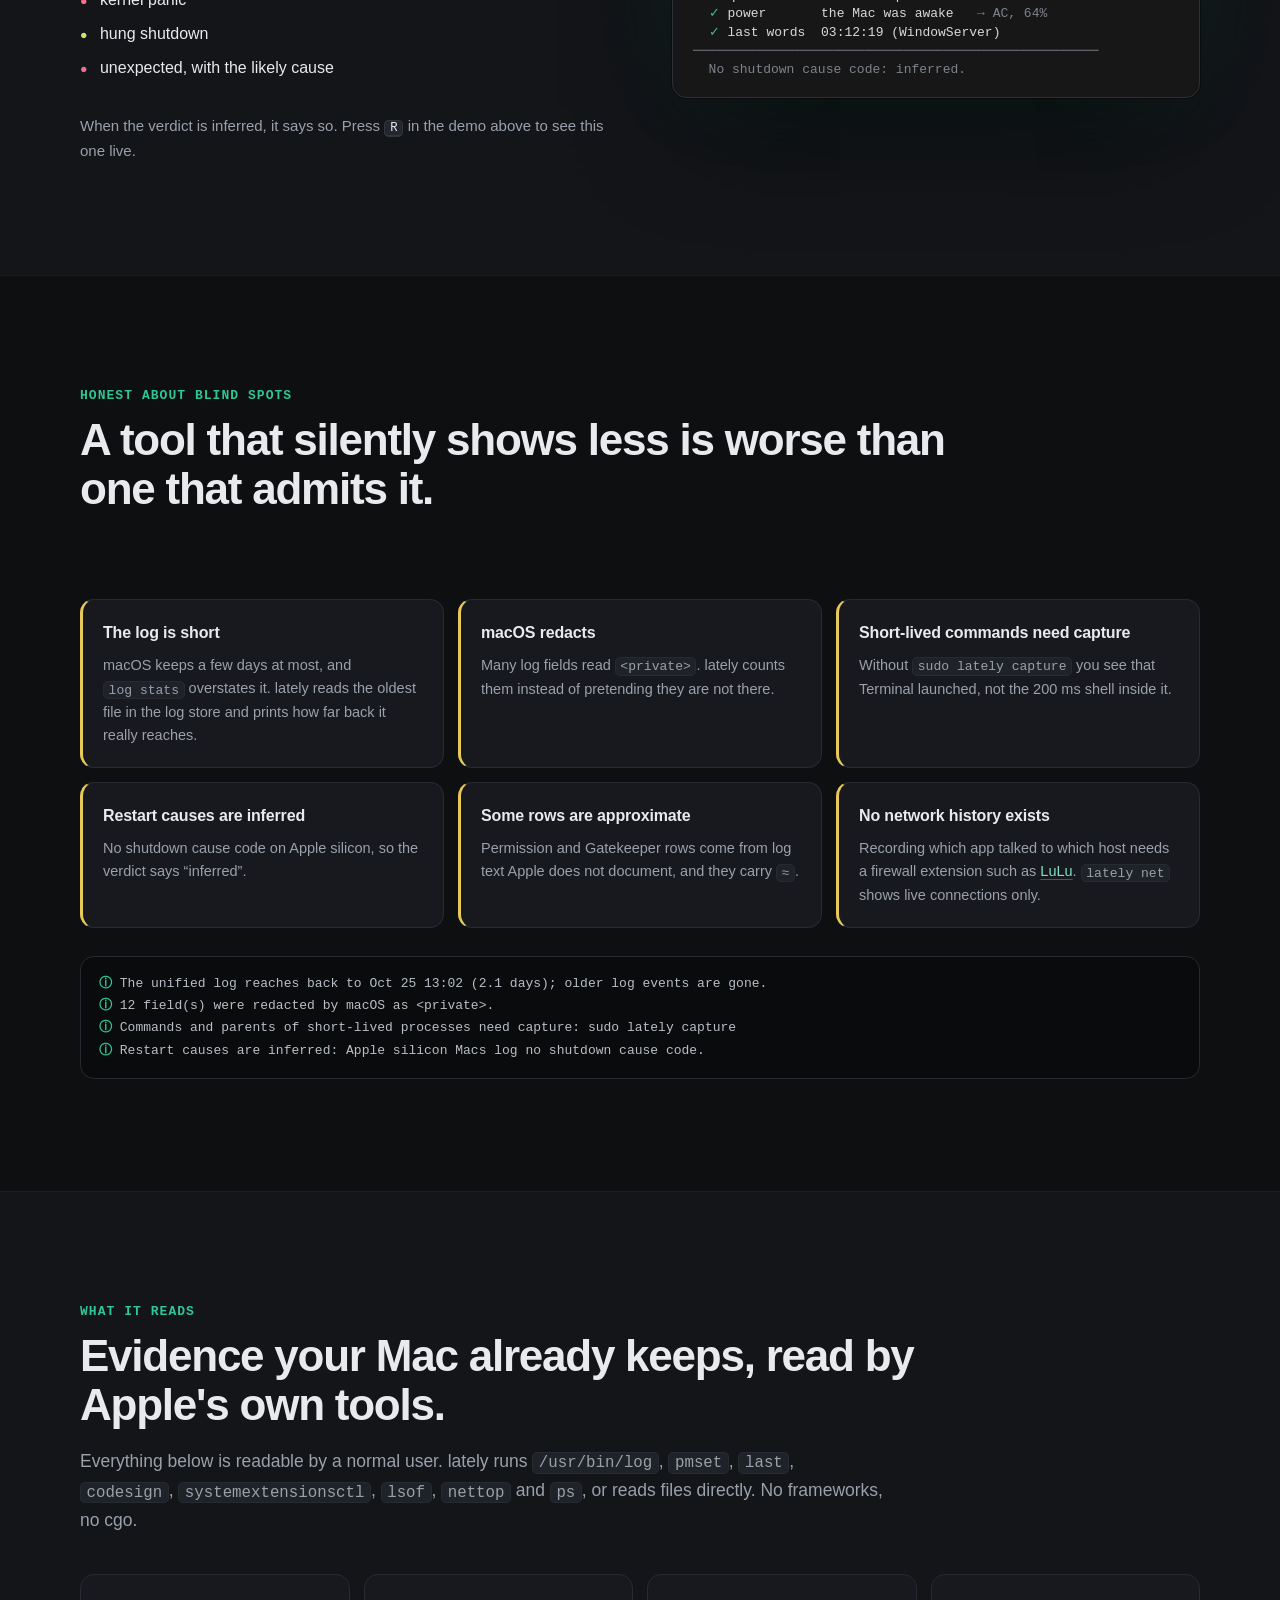
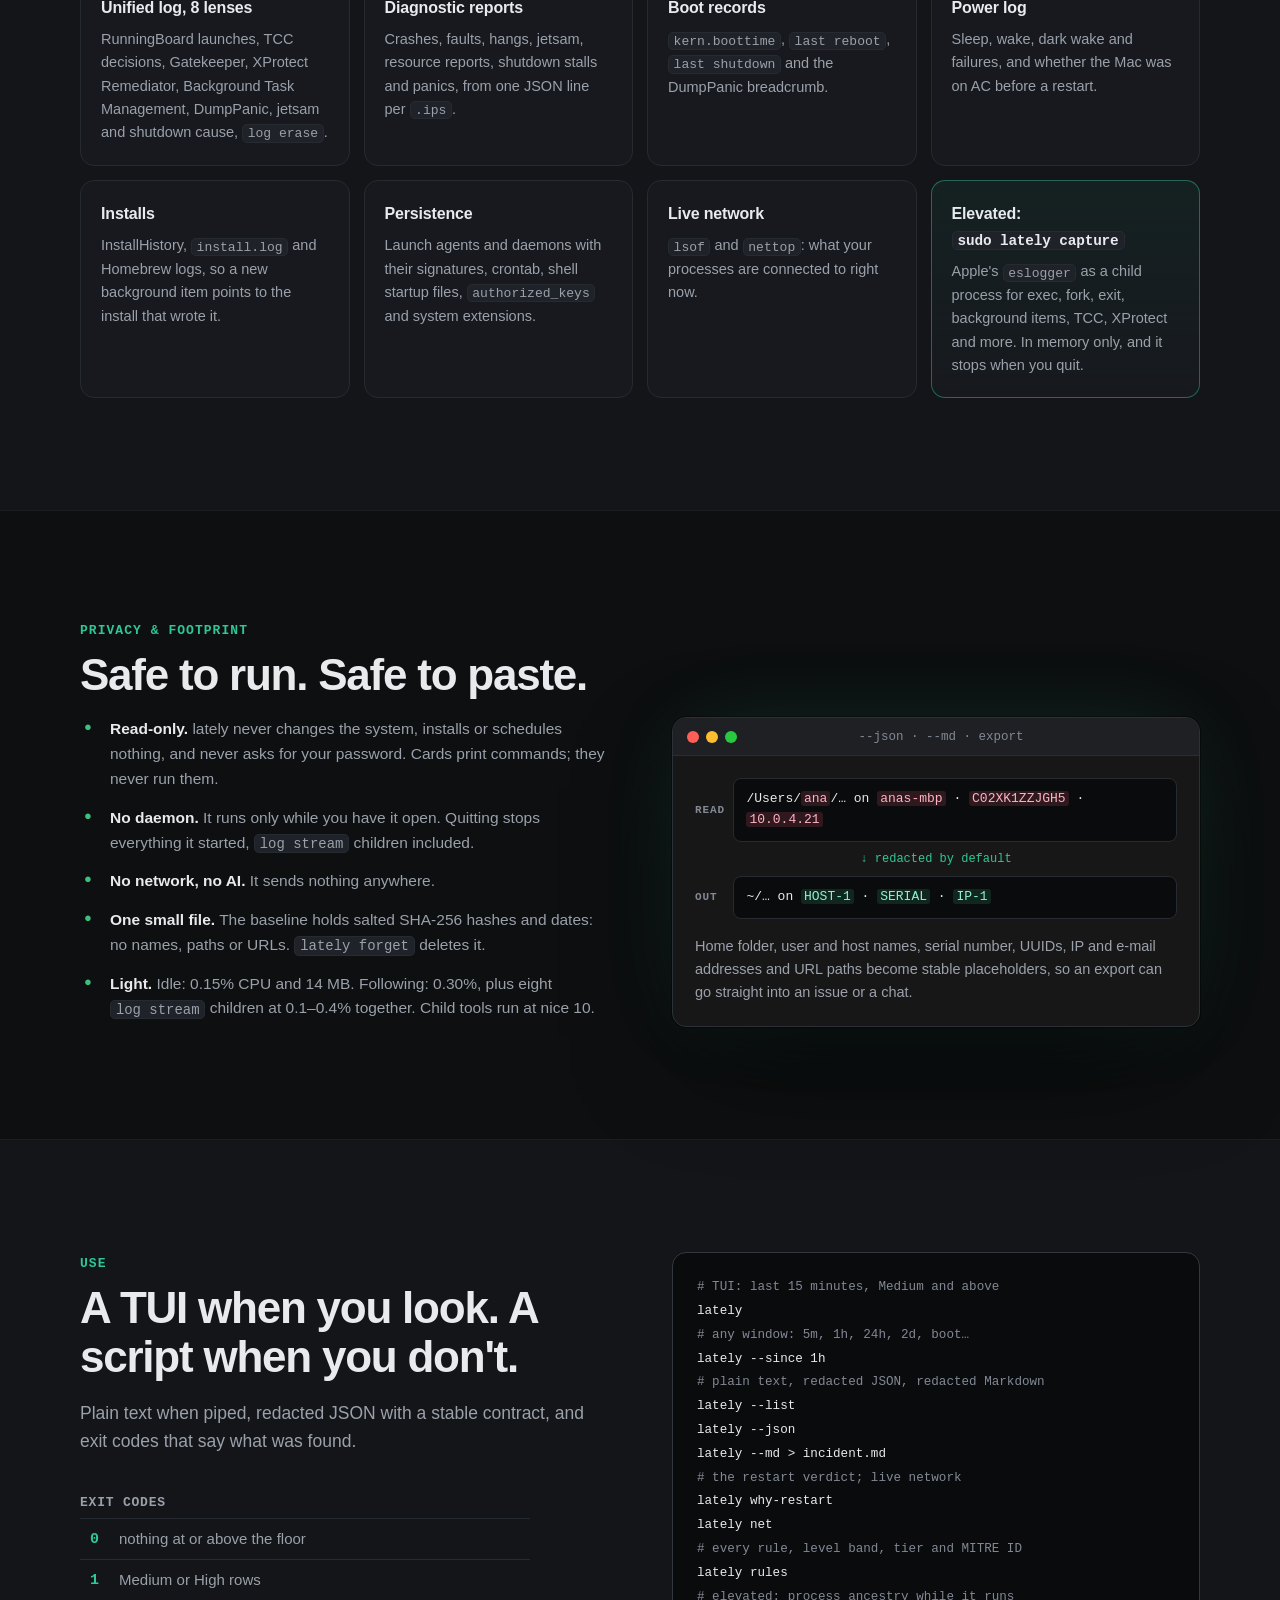
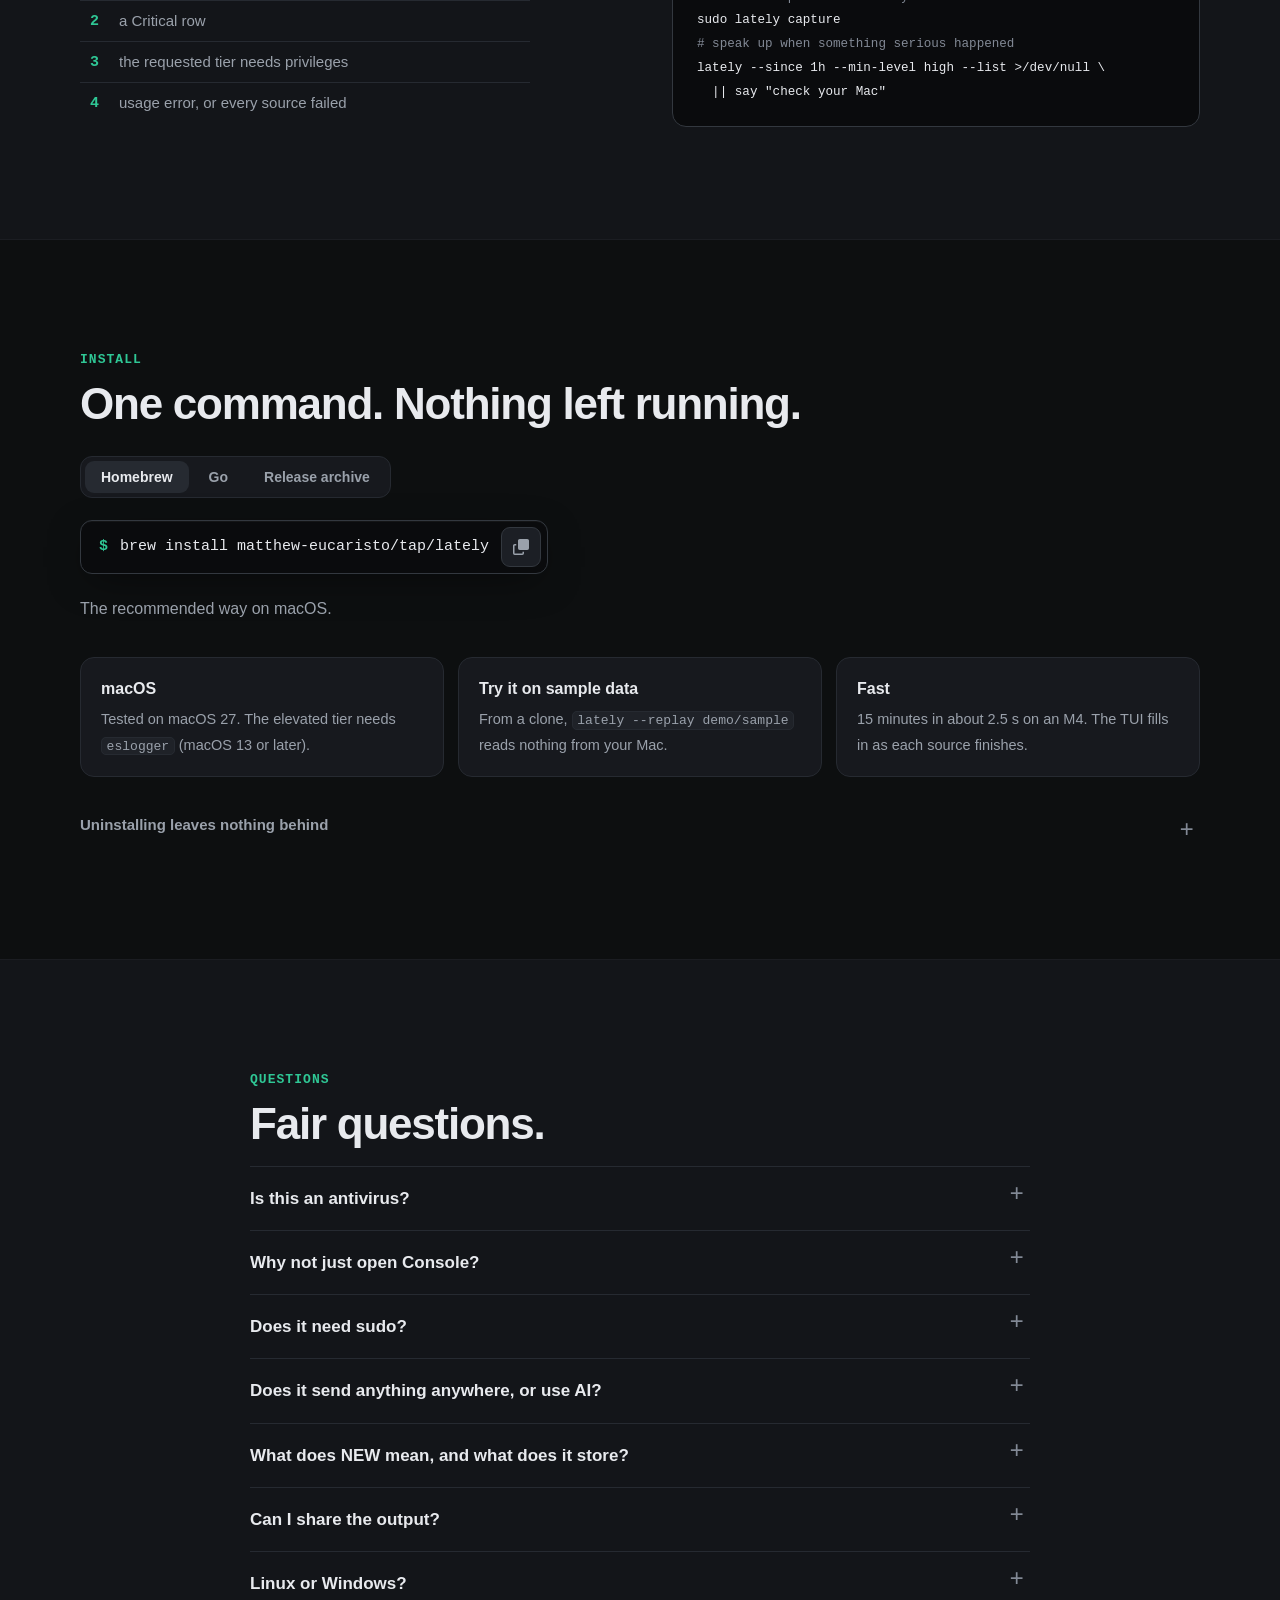
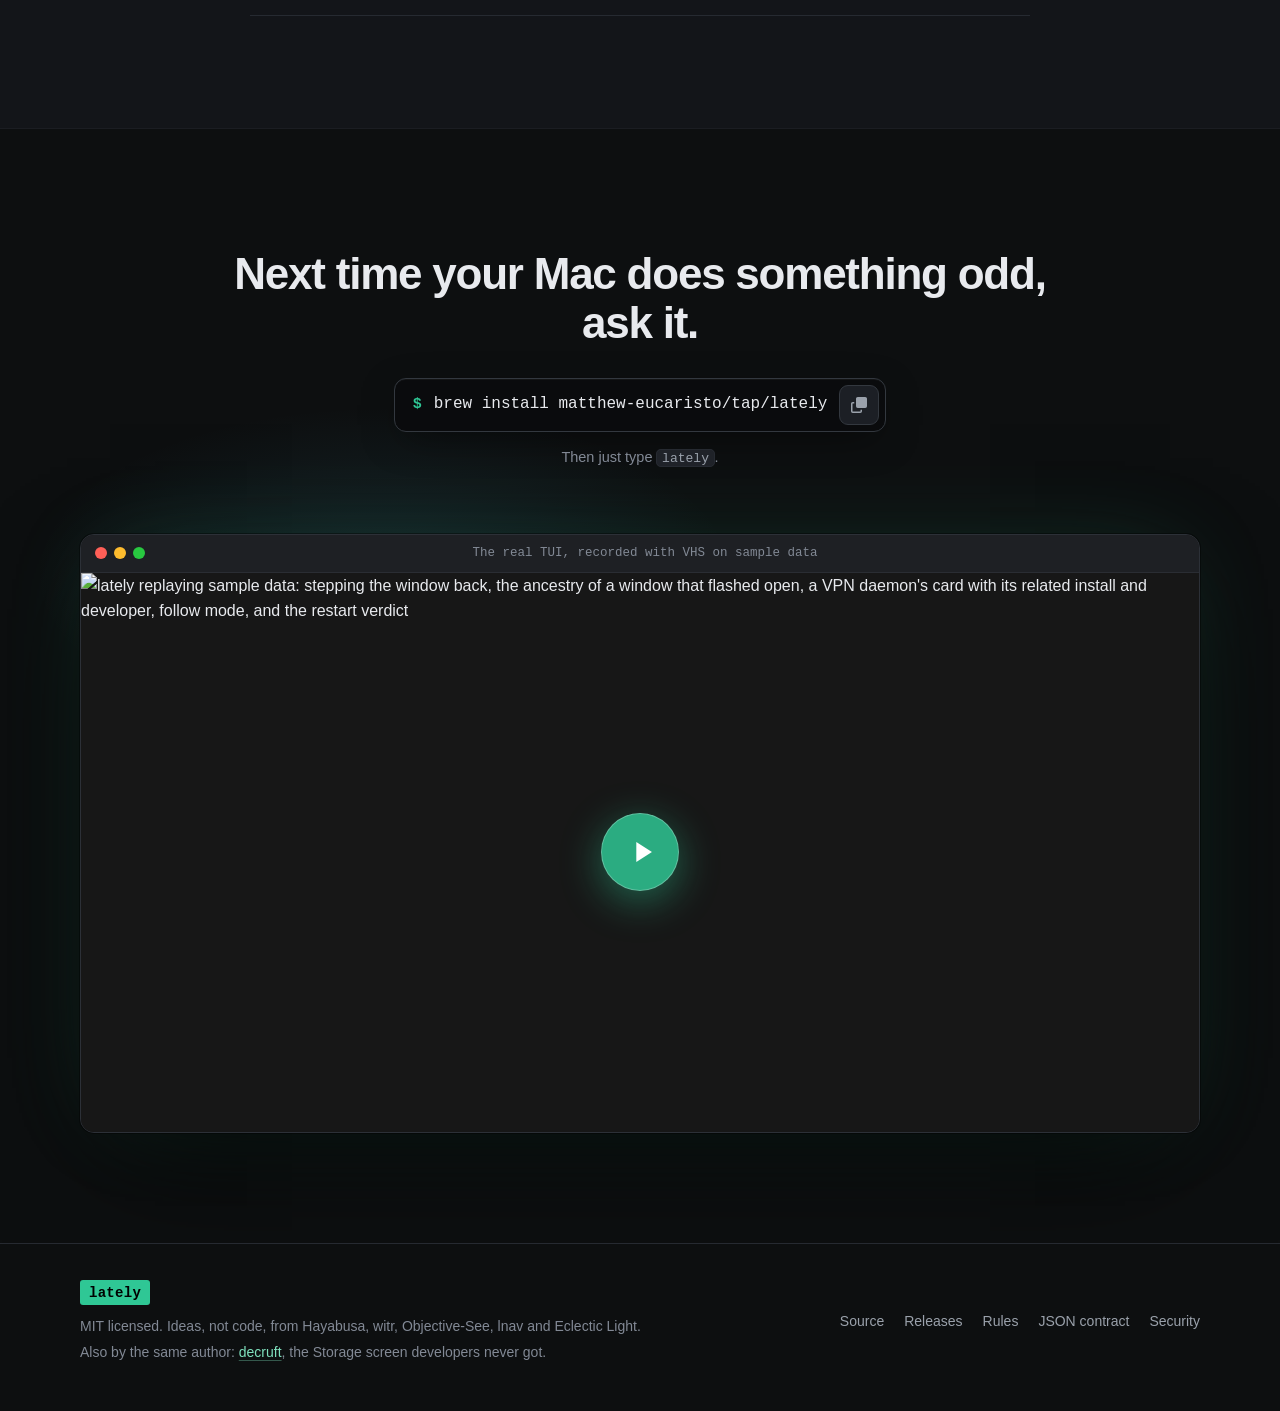
==== commit 188bf333: "docs: GitHub Pages site with a live replica of the TUI site/ is a static landing page (no build fram" ====
--- a/site/index.html
+++ b/site/index.html
@@ -345,8 +345,6 @@
 lately --list
 lately --json
 lately --md &gt; incident.md
-<span class="c"># redacted brief for an AI agent (TUI: y)</span>
-lately --brief | pbcopy
 <span class="c"># the restart verdict; live network</span>
 lately why-restart
 lately net
@@ -402,7 +400,7 @@
     <details><summary>Is this an antivirus?</summary><p>No. lately is a diagnostics tool: it explains what happened, with evidence, and suggests what to do. It removes nothing and changes nothing. It does surface XProtect detections and the persistence tricks malware relies on, which makes it a good first look before you reach for anything heavier.</p></details>
     <details><summary>Why not just open Console?</summary><p>Console shows everything, about 14,000 lines a minute, mostly Apple talking to itself. lately reads eight narrow slices of the log plus evidence Console does not show at all (crash report headers, boot records, install receipts, launch items), classifies it with 42 rules and groups the rest away.</p></details>
     <details><summary>Does it need sudo?</summary><p>No. Everything in the timeline is readable by a normal user. Only <code>sudo lately capture</code> is elevated, for short-lived processes and their command lines, and it runs only while you keep it open. lately never asks for your password itself.</p></details>
-    <details><summary>Does it send anything anywhere, or use AI?</summary><p>No network connections, no telemetry, no AI. The classification is 42 readable YAML rules you can tune without touching Go. If you want an agent's read anyway, <kbd>y</kbd> (or <code>--brief</code>) copies a redacted brief that you paste yourself. This page loads nothing from third parties either.</p></details>
+    <details><summary>Does it send anything anywhere, or use AI?</summary><p>No network connections, no telemetry, no AI. The classification is 42 readable YAML rules you can tune without touching Go. This page loads nothing from third parties either.</p></details>
     <details><summary>What does NEW mean, and what does it store?</summary><p>NEW means this Mac has not seen the subject before. To know that, lately keeps one file of salted hashes and dates, never names or paths. The first run marks nothing NEW and says so. <code>--no-baseline</code> runs without it; <code>lately forget</code> deletes it.</p></details>
     <details><summary>Can I share the output?</summary><p>Yes, that is what <code>--md</code>, <code>--json</code> and the <kbd>e</kbd> export are for. They are redacted by default; <code>--no-redact</code> shows real names when you need them.</p></details>
     <details><summary>Linux or Windows?</summary><p>macOS only for now. The sources sit behind a cross-platform interface, so a port is a new package beside the macOS one; rules and views stay.</p></details>
--- a/site/style.css
+++ b/site/style.css
@@ -0,0 +1,311 @@
+/* lately site: no build step, no web fonts, no third-party requests. */
+:root {
+  --bg: #0d0f10;
+  --bg2: #131519;
+  --panel: #17191e;
+  --term: #171717;
+  --line: #262a31;
+  --line2: #33383f;
+  --fg: #e8eaee;
+  --mut: #9aa1ab;
+  --dim: #828995;
+  --accent: #2fc795;
+  --accent2: #4cc3d9;
+  --safe: #3fbf7f;
+  --review: #e7c95a;
+  --protected: #e0607e;
+  --live: #d070e0;
+  --mono: ui-monospace, "SF Mono", SFMono-Regular, "JetBrains Mono", "Cascadia Code", Menlo, Consolas, "Liberation Mono", monospace;
+  --sans: -apple-system, BlinkMacSystemFont, "Segoe UI Variable", "Segoe UI", Inter, Roboto, "Helvetica Neue", Arial, sans-serif;
+  --r: 14px;
+  color-scheme: dark;
+}
+* { box-sizing: border-box; }
+html { scroll-behavior: smooth; scroll-padding-top: 72px; -webkit-text-size-adjust: 100%; }
+body { margin: 0; background: var(--bg); color: var(--fg); font: 16px/1.6 var(--sans); -webkit-font-smoothing: antialiased; overflow-x: hidden; }
+a { color: #7fe0bd; text-decoration-color: rgba(127,224,189,.35); text-underline-offset: 3px; }
+a:hover { color: #fff; text-decoration-color: currentColor; }
+code, kbd, pre { font-family: var(--mono); font-size: .9em; }
+:not(pre) > code { background: #1f2228; border: 1px solid var(--line); padding: .05em .35em; border-radius: 5px; white-space: nowrap; }
+kbd { background: #23262d; border: 1px solid var(--line2); border-bottom-width: 2px; padding: 0 .4em; border-radius: 5px; font-size: .82em; color: var(--fg); }
+:focus-visible { outline: 2px solid var(--accent); outline-offset: 3px; border-radius: 4px; }
+.skip { position: absolute; left: -999px; top: 8px; background: var(--accent); color: #000; padding: 8px 14px; border-radius: 8px; z-index: 100; }
+.skip:focus { left: 8px; }
+
+.wrap { width: min(1120px, 100% - 40px); margin-inline: auto; }
+.wrap.wide { width: min(1240px, 100% - 24px); }
+.wrap.narrow { width: min(780px, 100% - 40px); }
+
+.badge { display: inline-block; font: 700 14px/1 var(--mono); background: var(--accent); color: #000; padding: 6px 9px 5px; border-radius: 3px; letter-spacing: .02em; }
+
+/* Nav */
+.nav { position: sticky; top: 0; z-index: 50; background: rgba(14,15,18,.72); backdrop-filter: saturate(160%) blur(14px); -webkit-backdrop-filter: saturate(160%) blur(14px); border-bottom: 1px solid rgba(255,255,255,.06); }
+.nav-in { display: flex; align-items: center; gap: 24px; height: 60px; }
+.brand { text-decoration: none; }
+.nav nav { display: flex; gap: 22px; margin-left: auto; }
+.nav nav a { color: var(--mut); text-decoration: none; font-size: 14.5px; }
+.nav nav a:hover { color: var(--fg); }
+.gh { display: inline-flex; align-items: center; gap: 8px; color: var(--fg); text-decoration: none; font-size: 14px; border: 1px solid var(--line2); padding: 7px 12px; border-radius: 999px; transition: border-color .2s, background .2s; }
+.gh:hover { border-color: #555c66; background: #1b1d22; }
+@media (max-width: 760px) { .nav nav { display: none; } .gh { margin-left: auto; } }
+
+/* Hero */
+.hero { position: relative; padding: 84px 0 40px; text-align: center; isolation: isolate; }
+.hero::before { content: ""; position: absolute; inset: -120px 0 auto; height: 760px; z-index: -1;
+  background:
+    radial-gradient(600px 300px at 30% 20%, rgba(47,199,149,.20), transparent 70%),
+    radial-gradient(520px 280px at 72% 10%, rgba(47,199,149,.18), transparent 70%),
+    radial-gradient(500px 260px at 55% 60%, rgba(255,107,139,.08), transparent 70%); }
+.hero::after { content: ""; position: absolute; inset: 0 0 auto; height: 700px; z-index: -1; opacity: .35;
+  background-image: linear-gradient(rgba(255,255,255,.035) 1px, transparent 1px), linear-gradient(90deg, rgba(255,255,255,.035) 1px, transparent 1px);
+  background-size: 44px 44px; mask-image: radial-gradient(ellipse at 50% 0%, #000 30%, transparent 75%); -webkit-mask-image: radial-gradient(ellipse at 50% 0%, #000 30%, transparent 75%); }
+.eyebrow { display: inline-flex; align-items: center; gap: 8px; margin: 0 0 22px; padding: 5px 13px; border: 1px solid var(--line2); border-radius: 999px; color: var(--mut); font: 13px var(--mono); background: rgba(23,25,30,.6); }
+.dot { width: 7px; height: 7px; border-radius: 50%; background: var(--safe); box-shadow: 0 0 0 3px rgba(63,191,127,.18); }
+h1 { font-size: clamp(36px, 6.2vw, 68px); line-height: 1.04; letter-spacing: -.035em; margin: 0 auto 22px; max-width: 15em; font-weight: 750; }
+.grad { background: linear-gradient(92deg, #2fc795 0%, #4cc3d9 45%, #d8e06a 75%, #ff6b8b 100%); -webkit-background-clip: text; background-clip: text; color: transparent; }
+.lede { font-size: clamp(16.5px, 1.6vw, 19px); color: var(--mut); max-width: 44em; margin: 0 auto 34px; }
+.lede code { color: var(--fg); }
+
+.cmd { display: inline-flex; align-items: center; gap: 12px; background: #0a0b0d; border: 1px solid var(--line2); border-radius: 12px; padding: 6px 6px 6px 18px; max-width: 100%; box-shadow: 0 10px 40px -12px rgba(0,0,0,.6), inset 0 1px 0 rgba(255,255,255,.04); }
+.cmd code { text-align: left; font-size: 15px; color: var(--fg); background: none; border: 0; padding: 0; white-space: nowrap; overflow-x: auto; scrollbar-width: none; }
+.cmd code::-webkit-scrollbar { display: none; }
+.prompt { color: var(--accent); font: 600 15px var(--mono); }
+.copy { position: relative; flex: none; display: grid; place-items: center; width: 40px; height: 40px; border-radius: 9px; border: 1px solid var(--line2); background: #1c1f25; color: var(--mut); cursor: pointer; transition: color .15s, background .15s, border-color .15s; }
+.copy:hover { color: var(--fg); background: #252930; border-color: #4a515b; }
+.copy .copied { position: absolute; bottom: calc(100% + 8px); left: 50%; transform: translate(-50%, 4px); background: var(--safe); color: #04140b; font: 600 12px var(--sans); padding: 3px 8px; border-radius: 6px; opacity: 0; pointer-events: none; transition: opacity .15s, transform .15s; white-space: nowrap; }
+.copy.done .copied { opacity: 1; transform: translate(-50%, 0); }
+.copy.done { color: var(--safe); border-color: rgba(63,191,127,.5); }
+@media (max-width: 480px) { .cmd code { white-space: normal; overflow-wrap: anywhere; font-size: 13.5px; } .cmd { padding-left: 14px; } }
+.sub { color: var(--dim); font-size: 14.5px; margin: 14px 0 0; }
+.sub code { color: var(--mut); }
+
+/* Windows (terminal chrome) */
+.term-wrap { margin-top: 56px; perspective: 1600px; }
+.window { background: var(--term); border: 1px solid #2c3037; border-radius: var(--r); overflow: hidden; box-shadow: 0 40px 120px -30px rgba(0,0,0,.85), 0 0 0 1px rgba(0,0,0,.4), 0 0 90px -30px rgba(47,199,149,.30); text-align: left; }
+.titlebar { display: flex; align-items: center; gap: 12px; height: 38px; padding: 0 14px; background: #1e2024; border-bottom: 1px solid #2a2d33; }
+.lights { display: flex; gap: 7px; }
+.lights i { width: 12px; height: 12px; border-radius: 50%; background: #ff5f57; }
+.lights i:nth-child(2) { background: #febc2e; }
+.lights i:nth-child(3) { background: #28c840; }
+.title { color: var(--dim); font: 12.5px var(--mono); flex: 1; text-align: center; margin-right: 52px; white-space: nowrap; overflow: hidden; text-overflow: ellipsis; }
+.hint-pill { font: 12px var(--sans); color: var(--mut); background: rgba(47,199,149,.12); border: 1px solid rgba(47,199,149,.35); padding: 3px 10px; border-radius: 999px; white-space: nowrap; transition: opacity .4s; }
+.hint-pill kbd { font-size: 11px; }
+.hint-pill.gone { opacity: 0; }
+@media (max-width: 640px) { .hint-pill { display: none; } .title { margin-right: 0; } }
+.caption { color: var(--dim); font-size: 13.5px; text-align: center; margin: 16px auto 0; max-width: 60em; }
+
+/* The live terminal replica. Font size scales so ~110 columns fit. */
+.term { font: 400 clamp(10.5px, .55vw + 6.4px, 13.5px)/1.42 var(--mono); color: #d6d9de; padding: 12px 16px 10px; height: calc(1.42em * 31 + 22px); display: flex; flex-direction: column; white-space: pre; overflow: hidden; outline: none; position: relative; cursor: default; user-select: none; -webkit-tap-highlight-color: transparent; }
+.term .screen { flex: 1; display: flex; flex-direction: column; min-height: 0; }
+.term .tfoot { flex: none; }
+.term:focus-visible { box-shadow: inset 0 0 0 2px rgba(47,199,149,.55); border-radius: 0; outline: 0; }
+.term.static { height: auto; display: block; white-space: pre; overflow-x: auto; user-select: text; margin: 0; }
+.term .ln { display: block; height: 1.42em; }
+.term .b { font-weight: 700; color: #f2f3f5; }
+.term .f { color: #7d838d; }
+.term .g { color: var(--safe); }
+.term .y { color: var(--review); }
+.term .r { color: var(--protected); }
+.term .m { color: var(--accent); }
+.term .c { color: #4cc3c9; }
+.term .s { text-decoration: line-through; color: #6b717a; }
+.term .brandb { background: var(--accent); color: #000; font-weight: 700; padding: 0 .6ch; }
+.term .cur { color: var(--safe); }
+.term .row { display: block; height: 1.42em; cursor: pointer; }
+.term .row:hover { background: rgba(255,255,255,.035); }
+.term .row.on { background: rgba(255,255,255,.055); }
+.term .sw { display: inline-block; width: .62em; height: .62em; margin: 0 .55em .05em .1em; vertical-align: middle; }
+.term .hcell { display: inline-block; vertical-align: -.16em; height: 1em; }
+.term .hbar { display: block; height: 1em; }
+
+.keys { display: flex; flex-wrap: wrap; gap: 6px; padding: 10px 14px 12px; border-top: 1px solid #262626; background: #141414; }
+.keys button { font: 12.5px var(--mono); color: #c3c7cd; background: #1f2125; border: 1px solid #30343a; border-radius: 7px; padding: 5px 10px; cursor: pointer; transition: background .15s, border-color .15s, color .15s; }
+.keys button:hover { background: #2a2d33; color: #fff; }
+.keys button b { color: var(--accent); font-weight: 700; margin-right: 5px; }
+.keys button.primary { border-color: rgba(47,199,149,.55); background: rgba(47,199,149,.12); color: #fff; }
+.keys button.primary.pulse { animation: pulse 1.8s ease-in-out infinite; }
+@keyframes pulse { 0%,100% { box-shadow: 0 0 0 0 rgba(47,199,149,.45); } 50% { box-shadow: 0 0 0 6px rgba(47,199,149,0); } }
+
+/* Strip */
+.strip { border-block: 1px solid var(--line); background: linear-gradient(180deg, var(--bg2), var(--bg)); margin-top: 64px; }
+.strip-in { display: grid; grid-template-columns: repeat(5, 1fr); }
+.strip-in div { padding: 26px 10px; text-align: center; border-left: 1px solid var(--line); }
+.strip-in div:first-child { border-left: 0; }
+.strip b { display: block; font: 700 34px/1.1 var(--sans); letter-spacing: -.03em; }
+.strip span { color: var(--mut); font-size: 14px; }
+@media (max-width: 760px) { .strip-in { grid-template-columns: repeat(2, 1fr); } .strip-in div { border-left: 0; border-top: 1px solid var(--line); } .strip-in div:first-child { grid-column: 1 / -1; border-top: 0; } }
+
+/* Sections */
+.sec { padding: 112px 0; }
+.sec.alt { background: var(--bg2); border-block: 1px solid #1b1d22; }
+.kicker { font: 600 13px var(--mono); letter-spacing: .08em; text-transform: uppercase; color: var(--accent); margin: 0 0 12px; }
+h2 { font-size: clamp(28px, 4vw, 44px); line-height: 1.12; letter-spacing: -.028em; margin: 0 0 18px; max-width: 20em; font-weight: 720; }
+h3 { margin: 0 0 8px; font-size: 18px; letter-spacing: -.01em; }
+.intro { color: var(--mut); font-size: 17.5px; max-width: 46em; margin: 0 0 40px; }
+.note { color: var(--mut); font-size: 15px; margin: 34px 0 0; max-width: 60em; }
+.two { display: grid; grid-template-columns: minmax(0, 1fr) minmax(0, 1fr); gap: 64px; align-items: center; }
+@media (max-width: 920px) { .two { grid-template-columns: minmax(0, 1fr); gap: 36px; } }
+
+.lv { font: 600 12.5px var(--mono); white-space: nowrap; }
+
+
+.recording { margin: 64px 0 0; }
+.media { position: relative; aspect-ratio: 1200 / 600; background: #171717; }
+.media video, .media img { display: block; width: 100%; height: 100%; object-fit: contain; }
+.play { position: absolute; inset: 0; margin: auto; width: 78px; height: 78px; border-radius: 50%; border: 1px solid rgba(255,255,255,.25); background: rgba(47,199,149,.85); color: #fff; cursor: pointer; display: grid; place-items: center; box-shadow: 0 10px 40px rgba(47,199,149,.45); transition: transform .2s; }
+.play:hover { transform: scale(1.07); }
+.play svg { width: 34px; height: 34px; margin-left: 4px; }
+.play[hidden] { display: none; }
+.recording figcaption { color: var(--dim); font-size: 14px; text-align: center; margin: 16px auto 0; max-width: 54em; }
+
+/* macOS compare */
+.checks { list-style: none; padding: 0; margin: 0; display: grid; gap: 14px; }
+.checks li { padding-left: 30px; position: relative; color: var(--mut); font-size: 15.5px; }
+.checks li::before { content: "●"; position: absolute; left: 4px; top: 0; color: var(--safe); font-size: 13px; }
+.checks b { color: var(--fg); font-weight: 600; }
+/* Usage */
+.usage { margin: 0; background: #0a0b0d; border: 1px solid var(--line2); border-radius: var(--r); padding: 22px 24px; overflow-x: auto; font-size: 14px; line-height: 1.7; }
+.usage .c { color: var(--dim); }
+
+/* Install */
+.tabs { display: inline-flex; gap: 4px; padding: 4px; background: var(--panel); border: 1px solid var(--line); border-radius: 12px; margin: 10px 0 22px; }
+.tabs button { font: 600 14px var(--sans); color: var(--mut); background: none; border: 0; padding: 8px 16px; border-radius: 9px; cursor: pointer; }
+.tabs button[aria-selected="true"] { background: #262a31; color: var(--fg); }
+.panel p { color: var(--mut); max-width: 50em; }
+.panel .cmd { margin-bottom: 6px; }
+.btn { display: inline-block; background: var(--accent); color: #031a11; font-weight: 650; padding: 11px 18px; border-radius: 10px; text-decoration: none; }
+.btn:hover { color: #000; filter: brightness(1.1); }
+.platforms { display: grid; grid-template-columns: repeat(3, 1fr); gap: 14px; margin-top: 36px; }
+@media (max-width: 760px) { .platforms { grid-template-columns: 1fr; } }
+.platforms div { background: var(--panel); border: 1px solid var(--line); border-radius: var(--r); padding: 18px 20px; }
+.platforms b { display: block; margin-bottom: 4px; }
+.platforms span { color: var(--mut); font-size: 14.5px; }
+.uninstall { margin-top: 26px; }
+.uninstall pre { background: #0a0b0d; border: 1px solid var(--line); border-radius: 10px; padding: 14px 16px; overflow-x: auto; font-size: 13.5px; }
+.uninstall p { color: var(--mut); font-size: 15px; }
+
+/* FAQ / details */
+details { border-top: 1px solid var(--line); }
+#faq details:last-of-type { border-bottom: 1px solid var(--line); }
+summary { cursor: pointer; padding: 18px 36px 18px 0; font-weight: 600; font-size: 17px; list-style: none; position: relative; }
+summary::-webkit-details-marker { display: none; }
+summary::after { content: "+"; position: absolute; right: 6px; top: 14px; font: 400 24px var(--mono); color: var(--dim); transition: transform .2s; }
+details[open] > summary::after { transform: rotate(45deg); color: var(--accent); }
+details > p { color: var(--mut); margin: 0 0 20px; }
+.uninstall { border: 0; }
+.uninstall summary { font-size: 15px; color: var(--mut); padding-block: 10px; }
+
+/* CTA */
+.cta { padding: 120px 0 110px; text-align: center; position: relative; isolation: isolate; overflow: hidden; }
+.cta::before { content: ""; position: absolute; inset: 0; z-index: -1; background: radial-gradient(600px 260px at 50% 60%, rgba(47,199,149,.16), transparent 70%), radial-gradient(500px 240px at 30% 40%, rgba(76,195,217,.12), transparent 70%); }
+.cta h2 { margin: 0 auto 30px; }
+.cmd.big code { font-size: 16px; }
+
+/* Footer */
+.foot { border-top: 1px solid var(--line); padding: 36px 0 48px; color: var(--dim); font-size: 14px; }
+.foot-in { display: flex; justify-content: space-between; align-items: center; gap: 20px; flex-wrap: wrap; }
+.foot p { margin: 10px 0 0; }
+.foot nav { display: flex; gap: 20px; flex-wrap: wrap; }
+.foot nav a { color: var(--mut); text-decoration: none; }
+.foot nav a:hover { color: var(--fg); }
+
+/* Reveal on scroll (only when JS runs and motion is welcome) */
+.js .reveal { opacity: 0; transform: translateY(18px); transition: opacity .7s ease, transform .7s cubic-bezier(.2,.7,.2,1); }
+.js .reveal.in { opacity: 1; transform: none; }
+
+@media (prefers-reduced-motion: reduce) {
+  html { scroll-behavior: auto; }
+  *, *::before, *::after { animation: none !important; transition: none !important; }
+  .js .reveal { opacity: 1; transform: none; }
+}
+
+/* ---------- lately ---------- */
+:root { --crit: #ff6b8b; --high: #ef6f8e; --med: #d8e06a; --low: #6fd0e0; --info: #8a919c; --new: #ef6f8e; }
+.lv { font: 600 12.5px var(--mono); white-space: nowrap; }
+.lv.crit { color: var(--crit); } .lv.high { color: var(--high); } .lv.med { color: var(--med); } .lv.low { color: var(--low); } .lv.info { color: var(--info); }
+.new { color: var(--new); font: 700 12px var(--mono); margin-left: 10px; }
+.g { color: var(--safe); } .f { color: #858c97; } .h { color: var(--accent); font-weight: 700; } .b { font-weight: 700; }
+.term .h { color: #3fd6a3; }
+.term .lv { font: inherit; }
+.term .lv.b, .term .b { font-weight: 700; color: inherit; }
+.term .b { color: #f2f3f5; }
+.term .lv.high.b, .term .lv.crit.b { color: var(--high); }
+.term .new { font: inherit; font-weight: 700; margin: 0; }
+.term .grn { color: #3fd6a3; font-weight: 700; }
+.term .sel { background: rgba(255,255,255,.06); }
+.term .pillk { background: var(--accent); color: #031a11; padding: 0 .4ch; }
+.term .brandb { background: var(--accent); color: #031a11; }
+.term .strip { white-space: pre; }
+.term .mk { display: inline-block; width: .7ch; height: 1em; vertical-align: -.16em; margin: 0 .15ch; }
+.term .rule { color: #3a3f47; }
+.term .row { cursor: pointer; }
+.term .toast { color: var(--review); }
+.pill { background: var(--accent); color: #031a11; padding: 0 .4ch; }
+
+.levels { list-style: none; padding: 0; margin: 0 0 18px; display: grid; gap: 10px; }
+.levels li { color: var(--mut); font-size: 15.5px; }
+.levels .lv { display: inline-block; width: 8.5ch; font-size: 14px; }
+
+.funnel { background: var(--panel); border: 1px solid var(--line); border-radius: var(--r); padding: 20px; overflow: hidden; }
+.noise { height: 210px; overflow: hidden; font: 11px/1.55 var(--mono); color: #4d535c; mask-image: linear-gradient(#000 40%, transparent); -webkit-mask-image: linear-gradient(#000 40%, transparent); white-space: pre; }
+.noise div { animation: none; }
+.funnel-arrow { text-align: center; margin: 4px 0 12px; position: relative; }
+.funnel-arrow span { font: 12px var(--mono); color: var(--accent); background: rgba(47,199,149,.1); border: 1px solid rgba(47,199,149,.35); padding: 4px 12px; border-radius: 999px; }
+.funnel-arrow::before { content: ""; position: absolute; left: 50%; top: -14px; bottom: -14px; width: 1px; background: linear-gradient(transparent, var(--accent), transparent); z-index: -1; }
+.signal { display: grid; gap: 6px; }
+.srow { display: flex; gap: 12px; align-items: baseline; font: 13px var(--mono); background: #121417; border: 1px solid var(--line); border-radius: 8px; padding: 8px 12px; white-space: nowrap; overflow: hidden; }
+.srow .scat { color: var(--mut); width: 7.5ch; flex: none; }
+.srow .lv { width: 6.5ch; flex: none; font-size: 13px; }
+.srow .t { overflow: hidden; text-overflow: ellipsis; color: var(--fg); }
+.srow .new { margin-left: auto; padding-left: 8px; }
+
+.qs { display: grid; grid-template-columns: repeat(3, minmax(0, 1fr)); gap: 14px; margin-top: 36px; }
+@media (max-width: 1000px) { .qs { grid-template-columns: repeat(2, minmax(0, 1fr)); } }
+@media (max-width: 640px) { .qs { grid-template-columns: minmax(0, 1fr); } }
+.q { background: var(--panel); border: 1px solid var(--line); border-radius: var(--r); padding: 22px; display: flex; flex-direction: column; transition: transform .25s, border-color .25s; }
+.q:hover { transform: translateY(-3px); border-color: #3a3f48; }
+.q h3 { font-size: 17.5px; }
+.q p { color: var(--mut); font-size: 14.5px; margin: 0 0 16px; }
+.mini { margin: auto 0 0; background: #0a0b0c; border: 1px solid var(--line); border-radius: 9px; padding: 12px 14px; font-size: 11.5px; line-height: 1.55; overflow-x: auto; color: #cfd3d8; }
+.mini .lv { font-size: inherit; }
+.mini .new { font-size: inherit; margin: 0; }
+
+.anatomy { display: grid; grid-template-columns: minmax(0, 1.5fr) minmax(0, 1fr); gap: 36px; align-items: center; }
+@media (max-width: 980px) { .anatomy { grid-template-columns: 1fr; } }
+.anatomy .term.static, #restart .term.static { font-size: clamp(10px, 1.05vw, 13px); padding: 18px 20px; }
+.callouts { margin: 0; padding: 0; list-style: none; counter-reset: c; display: grid; gap: 14px; }
+.callouts li { counter-increment: c; position: relative; padding-left: 42px; color: var(--mut); font-size: 15.5px; }
+.callouts li::before { content: counter(c); position: absolute; left: 0; top: -2px; width: 28px; height: 28px; border-radius: 8px; display: grid; place-items: center; background: rgba(47,199,149,.12); border: 1px solid rgba(47,199,149,.35); color: var(--accent); font: 600 13px var(--mono); }
+.callouts b { color: var(--fg); }
+
+.verdicts { list-style: none; padding: 0; margin: 0 0 18px; display: grid; gap: 8px; font-size: 16px; }
+.verdicts .lv { margin-right: 8px; }
+
+.limits, .evidence { display: grid; grid-template-columns: repeat(3, 1fr); gap: 14px; }
+.evidence { grid-template-columns: repeat(4, 1fr); }
+@media (max-width: 1000px) { .limits, .evidence { grid-template-columns: repeat(2, 1fr); } }
+@media (max-width: 560px) { .limits, .evidence { grid-template-columns: 1fr; } }
+.limits article, .evidence article { background: var(--panel); border: 1px solid var(--line); border-radius: var(--r); padding: 20px; }
+.limits h3, .evidence h3 { font-size: 16px; }
+.limits p, .evidence p { color: var(--mut); font-size: 14.5px; margin: 0; }
+.limits article { border-left: 3px solid var(--review); }
+.evidence .elev { border-color: rgba(47,199,149,.45); background: linear-gradient(180deg, rgba(47,199,149,.07), var(--panel)); }
+.limits-out { margin: 28px 0 0; background: #0a0b0c; border: 1px solid var(--line); border-radius: var(--r); padding: 16px 18px; font-size: 13px; line-height: 1.7; overflow-x: auto; color: #b9bec6; }
+
+.two.top { align-items: start; }
+.redact-body { padding: 22px; }
+.rd-row { display: flex; gap: 12px; align-items: center; }
+.rd-row code { background: #0a0b0c; border: 1px solid var(--line); padding: 10px 12px; border-radius: 8px; font-size: 13px; white-space: normal; flex: 1; }
+.rd-l { font: 600 11px var(--mono); text-transform: uppercase; letter-spacing: .08em; color: var(--dim); width: 4ch; }
+.rd-arrow { text-align: center; color: var(--accent); font: 12px var(--mono); margin: 10px 0; }
+.pii { background: rgba(255,107,139,.15); color: #ffb3c3; border-radius: 3px; padding: 0 3px; }
+.ph { background: rgba(47,199,149,.15); color: #8ff0cd; border-radius: 3px; padding: 0 3px; }
+.redact-body p { color: var(--mut); font-size: 14.5px; margin: 16px 0 0; }
+
+.codes { border-collapse: collapse; width: 100%; max-width: 30em; font-size: 15px; }
+.codes caption { text-align: left; font: 600 13px var(--mono); color: var(--mut); text-transform: uppercase; letter-spacing: .06em; padding-bottom: 8px; }
+.codes td { padding: 8px 10px; border-top: 1px solid var(--line); color: var(--mut); }
+.codes td:first-child { font: 700 15px var(--mono); color: var(--accent); width: 3ch; }
+
+.cta .recording { margin-top: 64px; }
+.foot p + p { margin-top: 4px; }
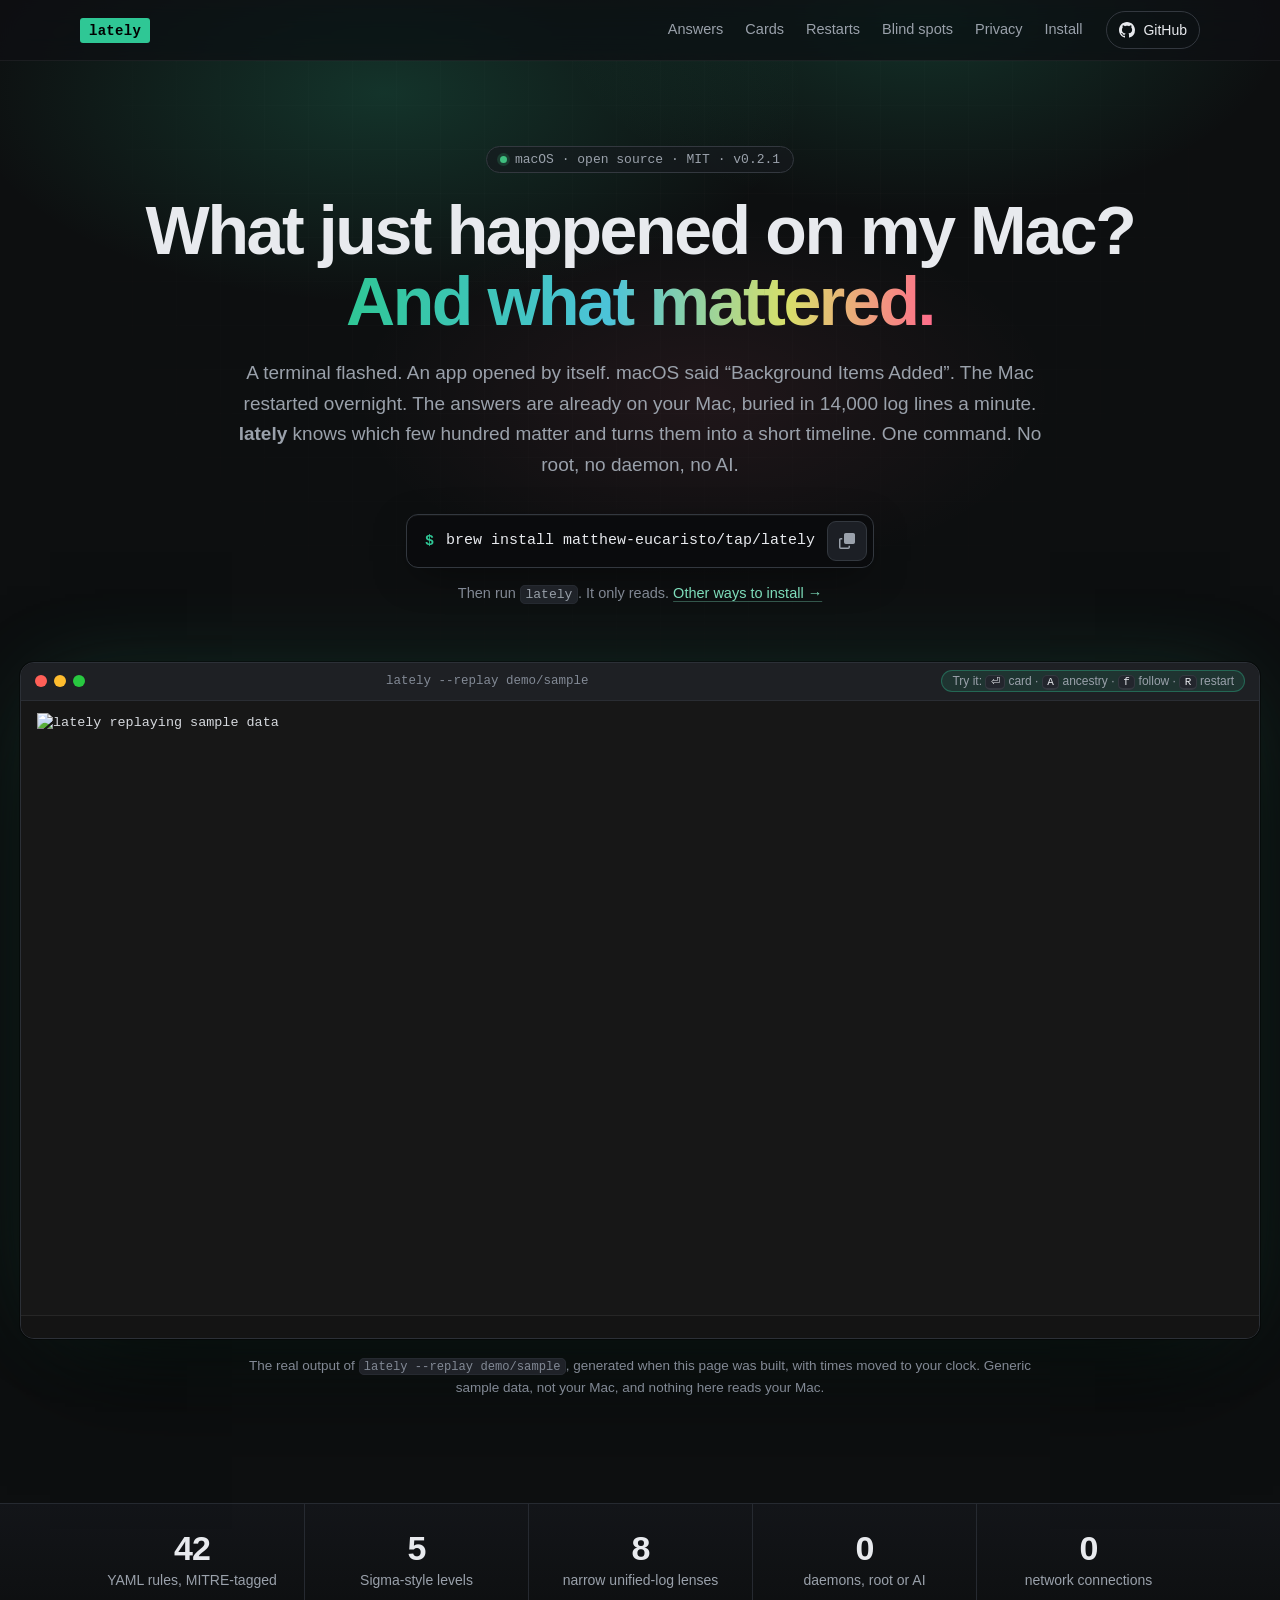
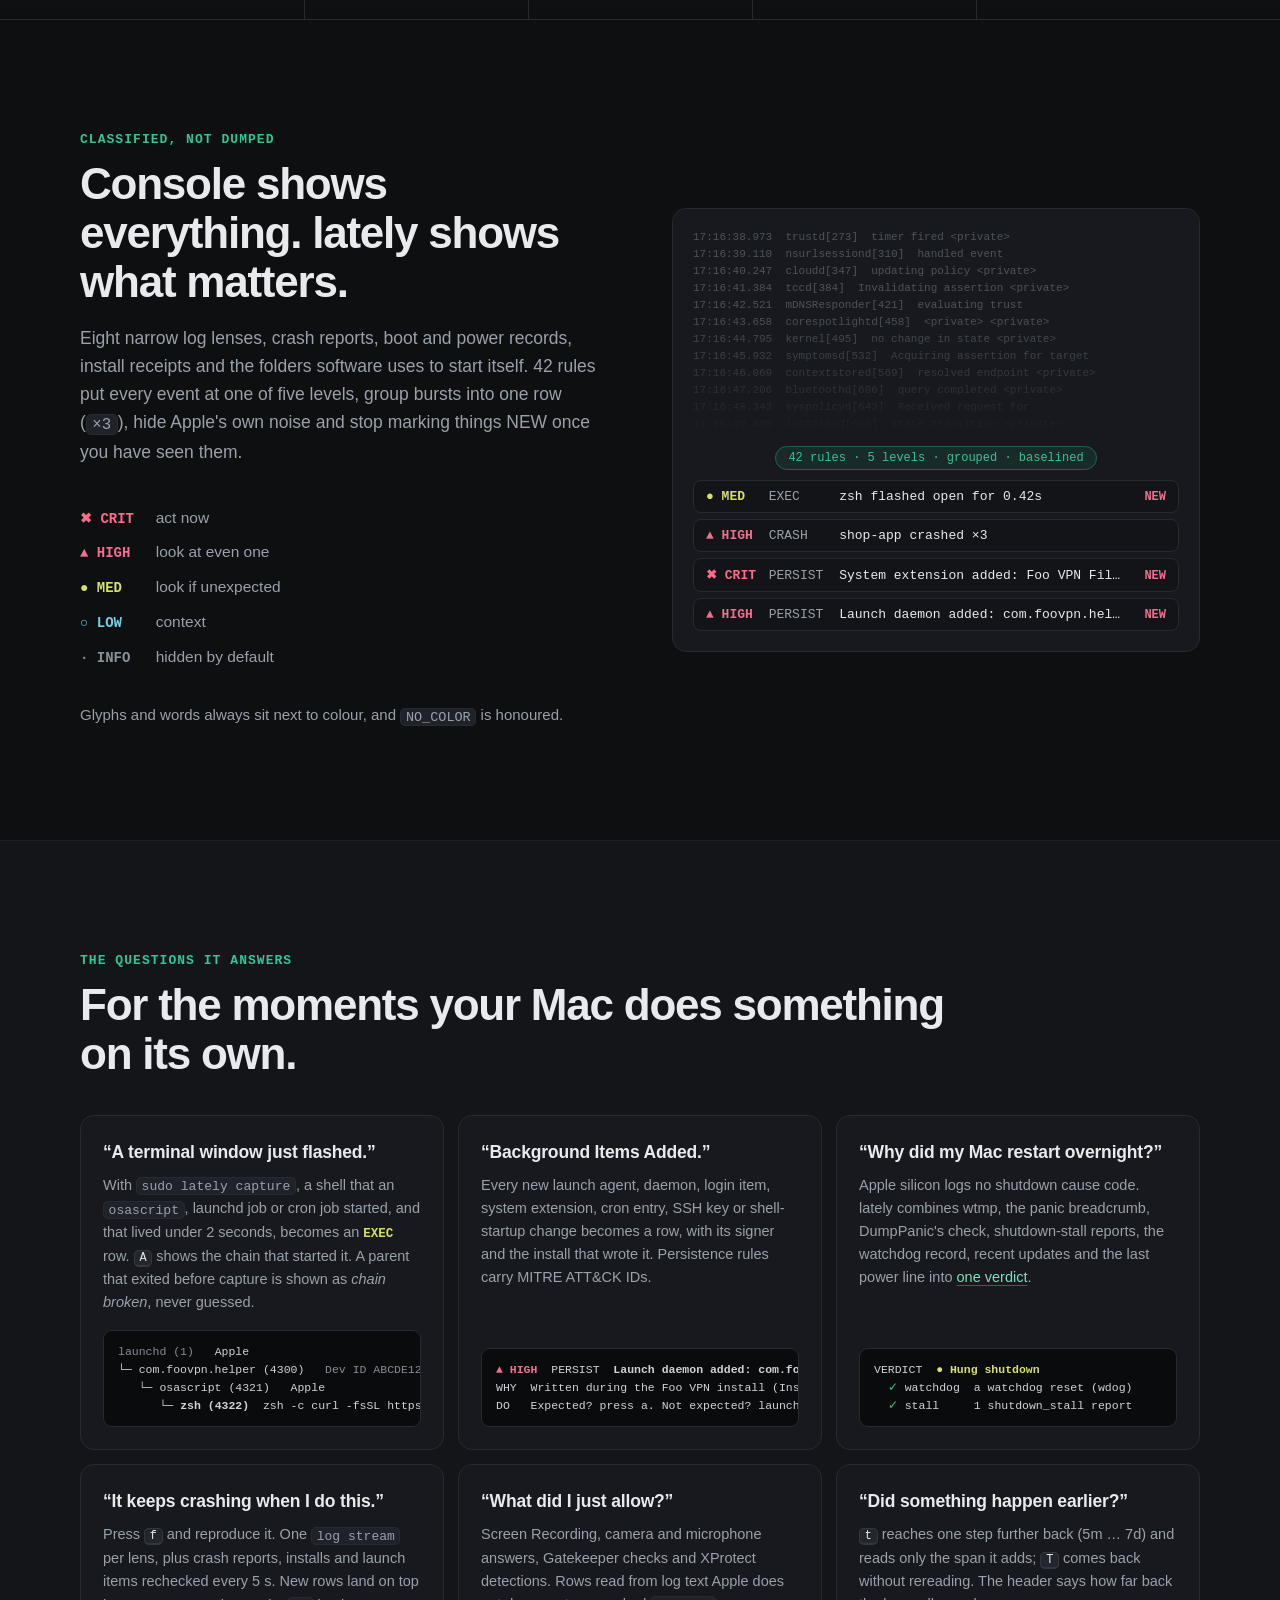
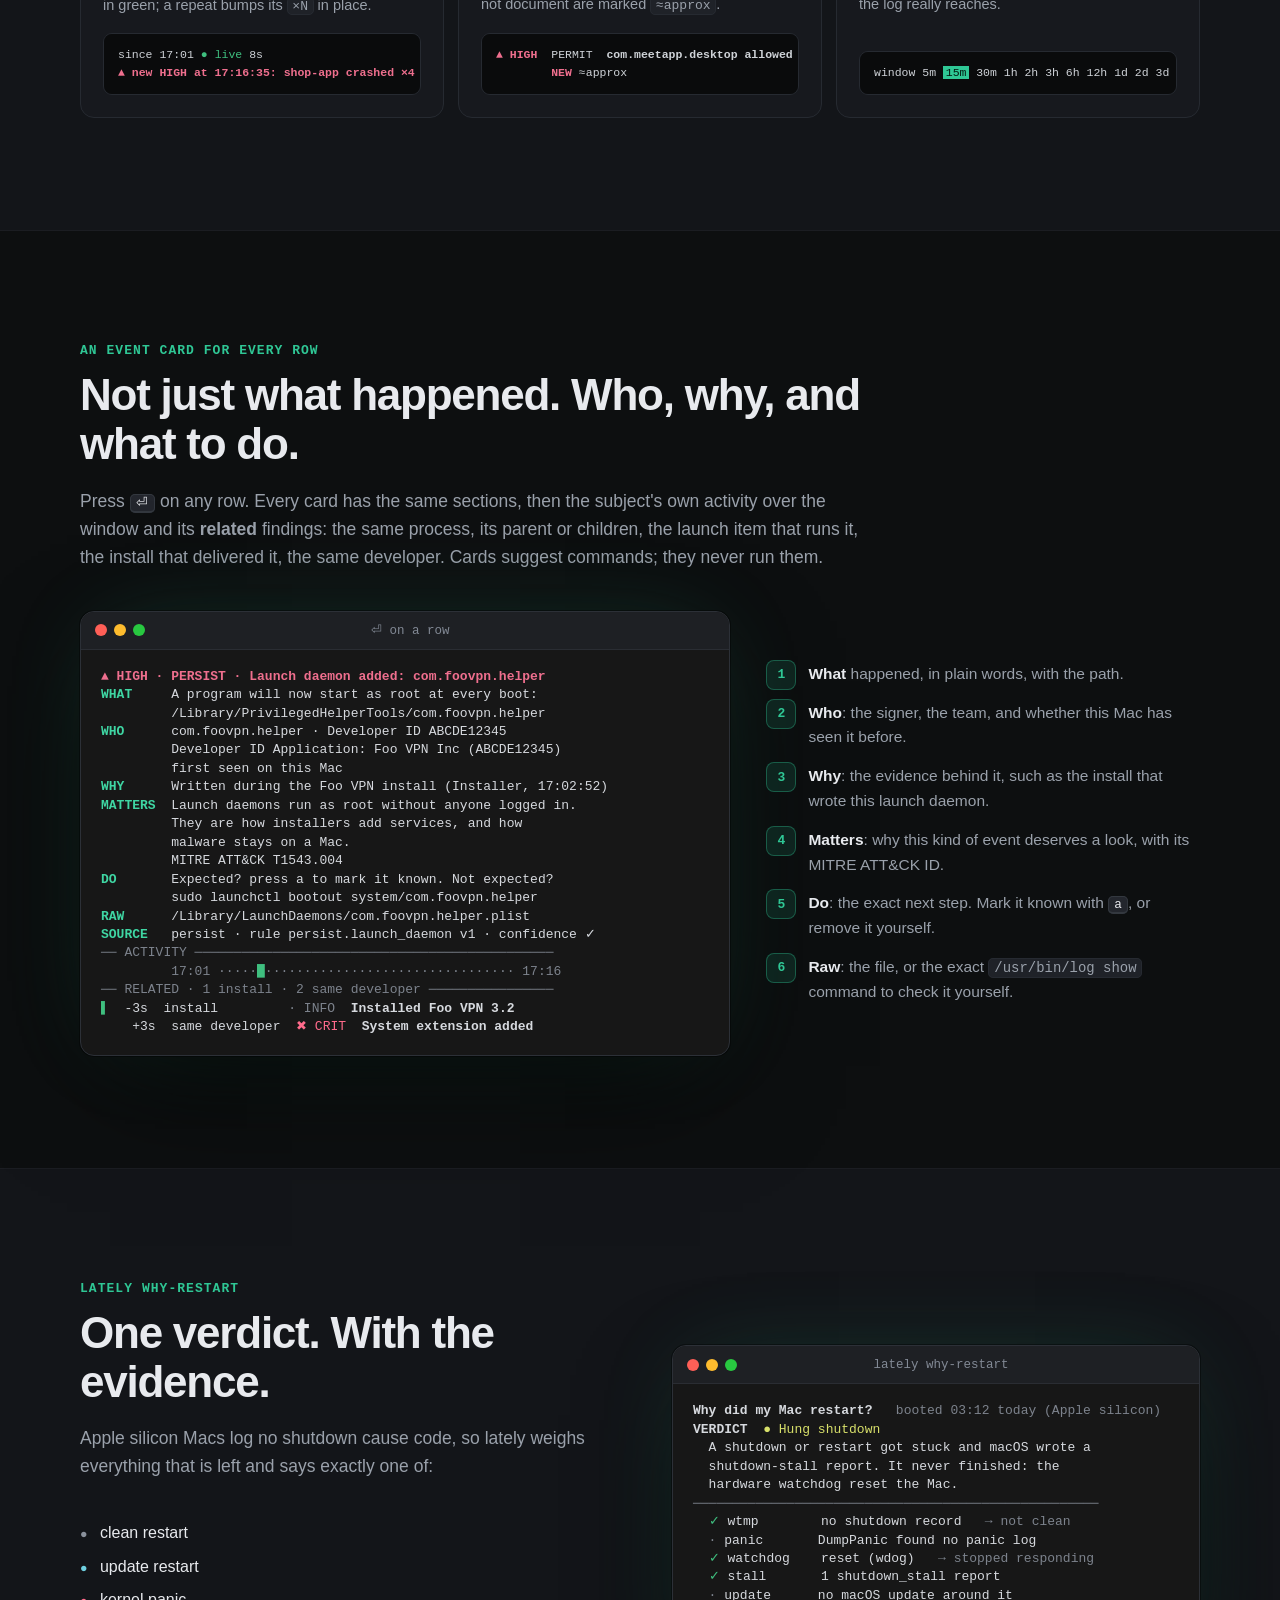
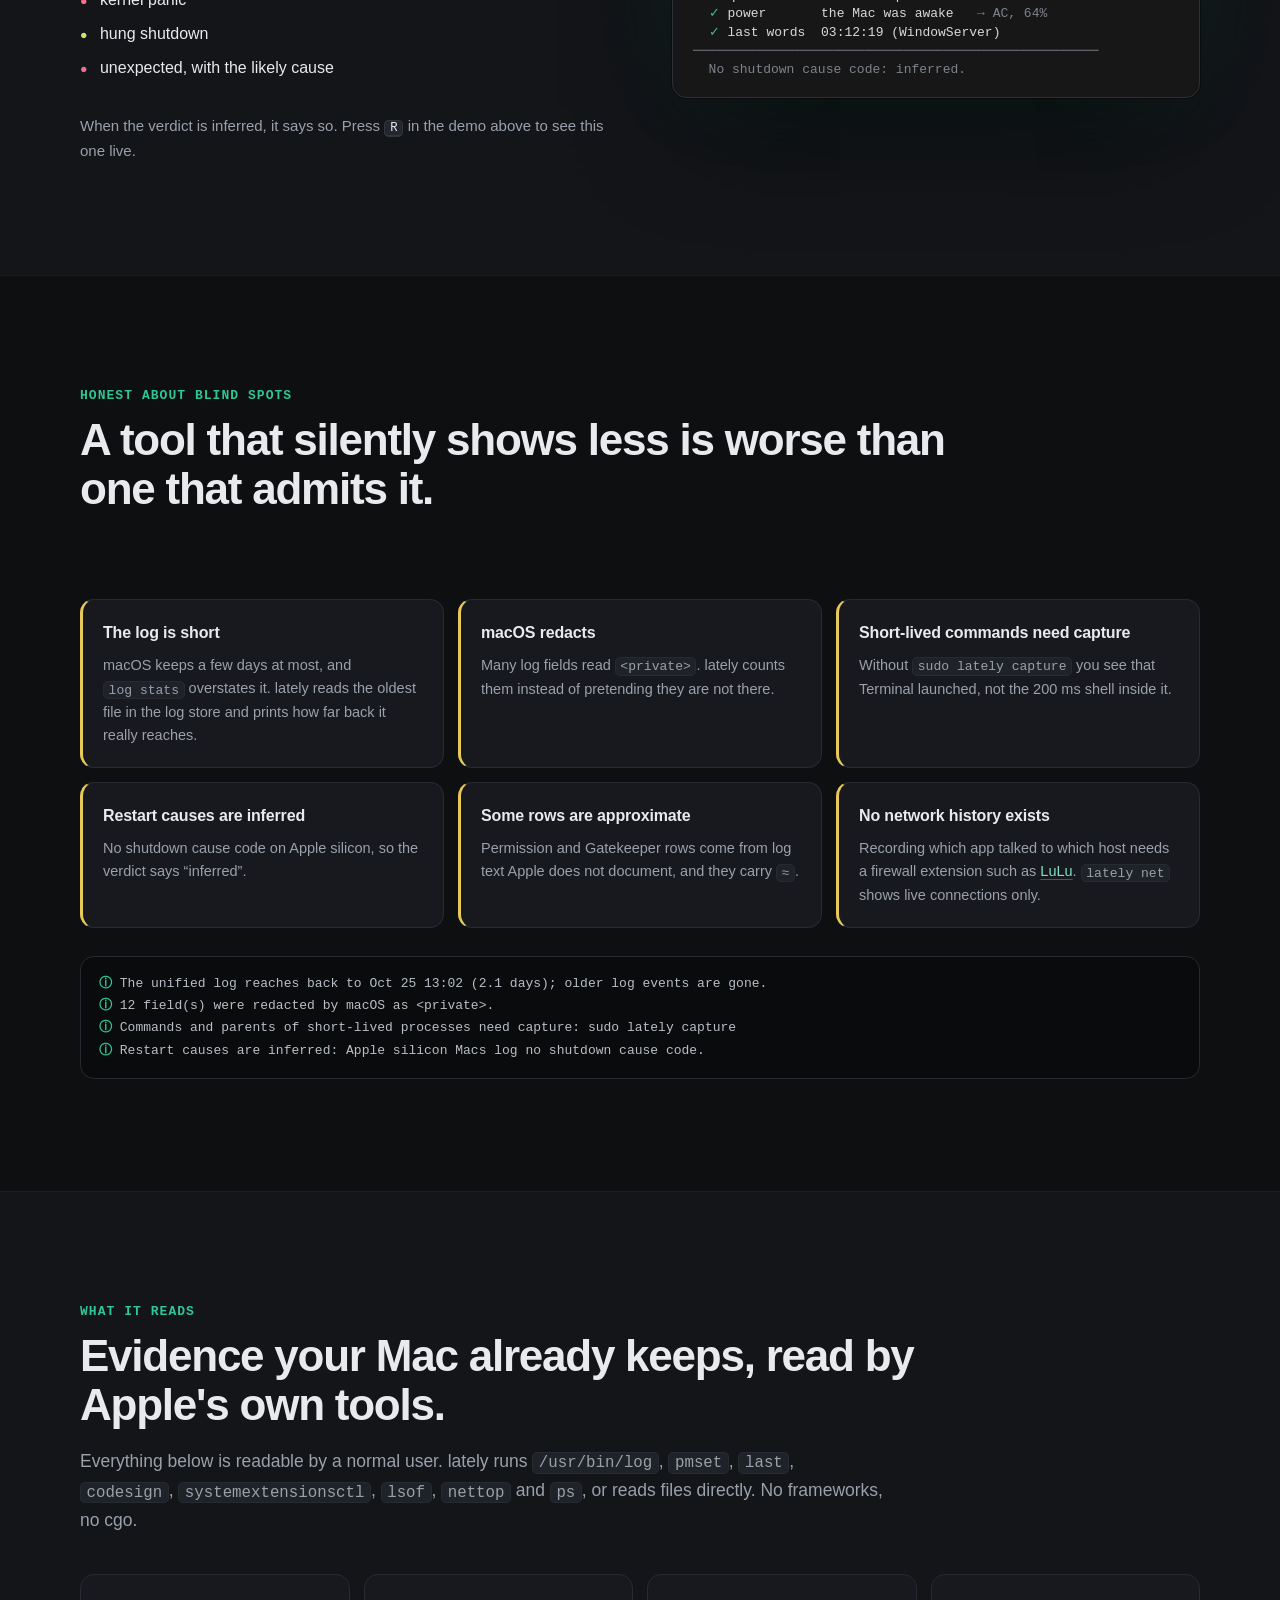
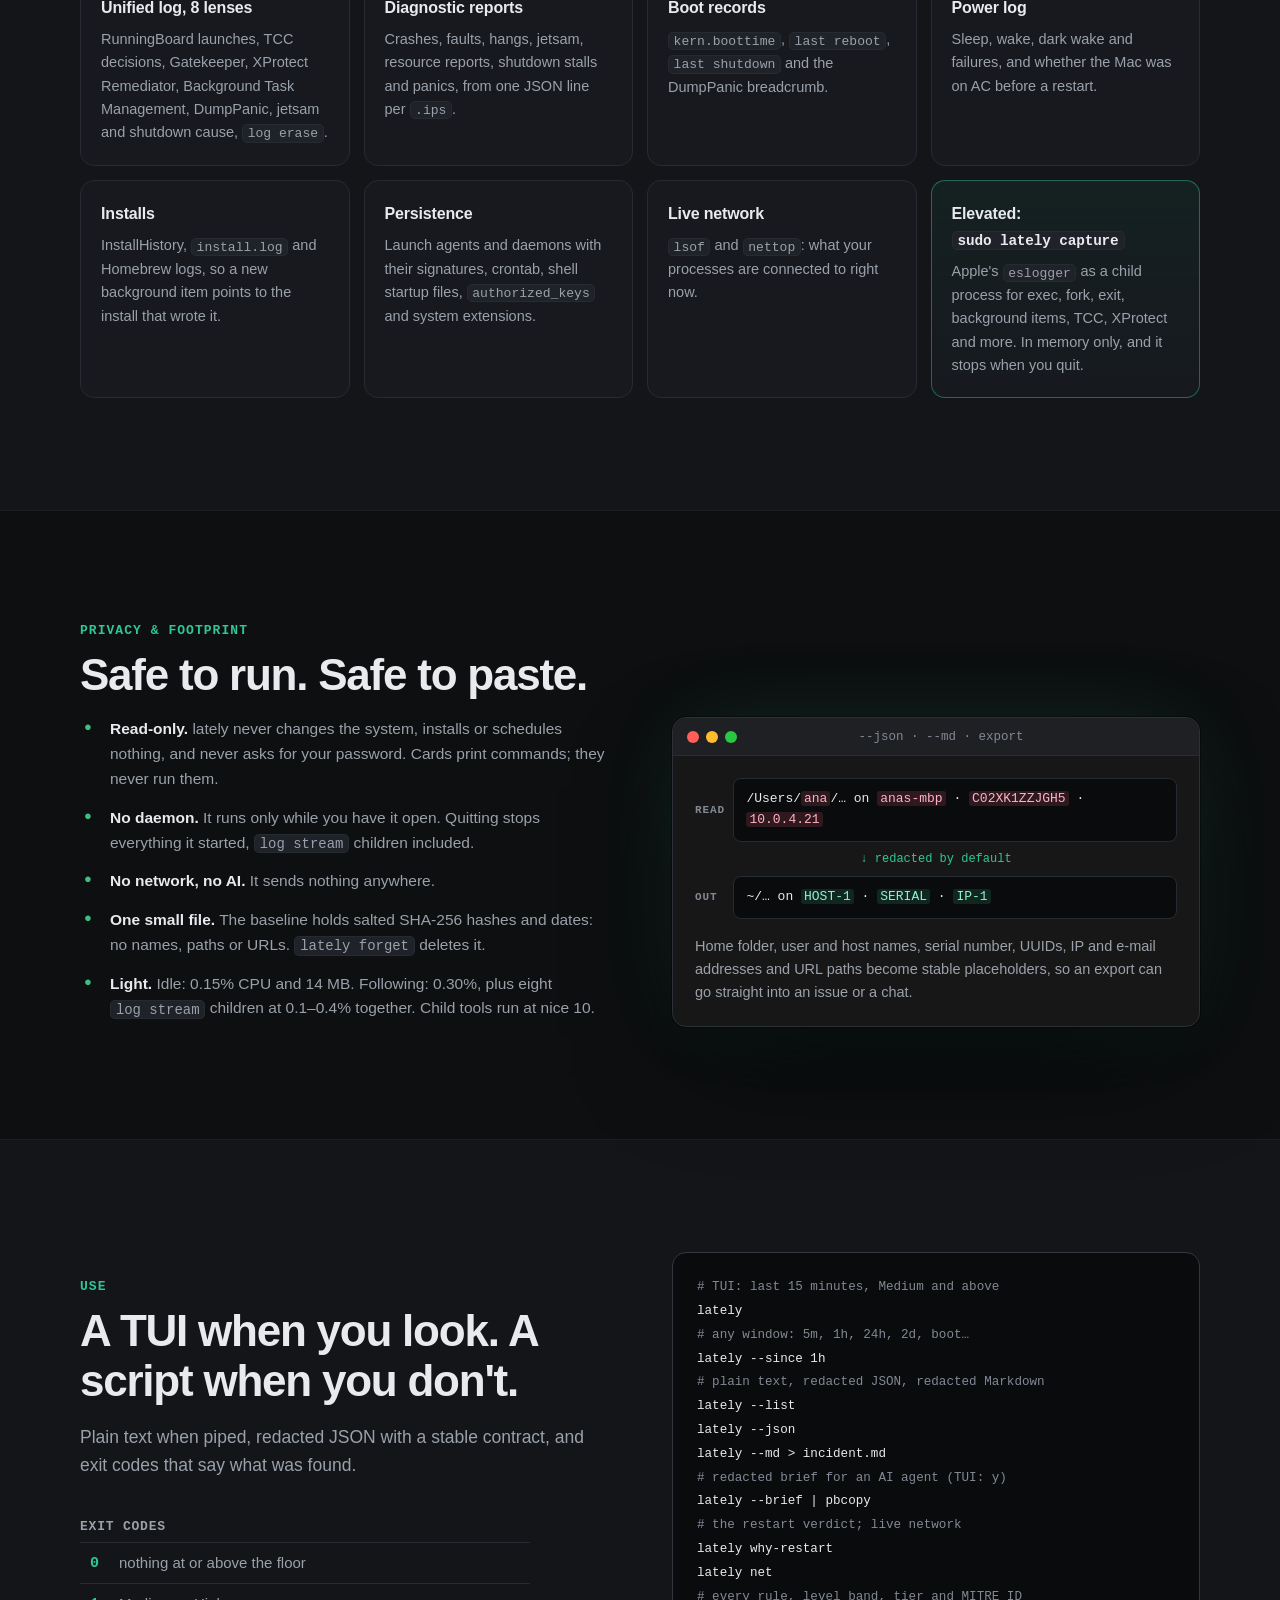
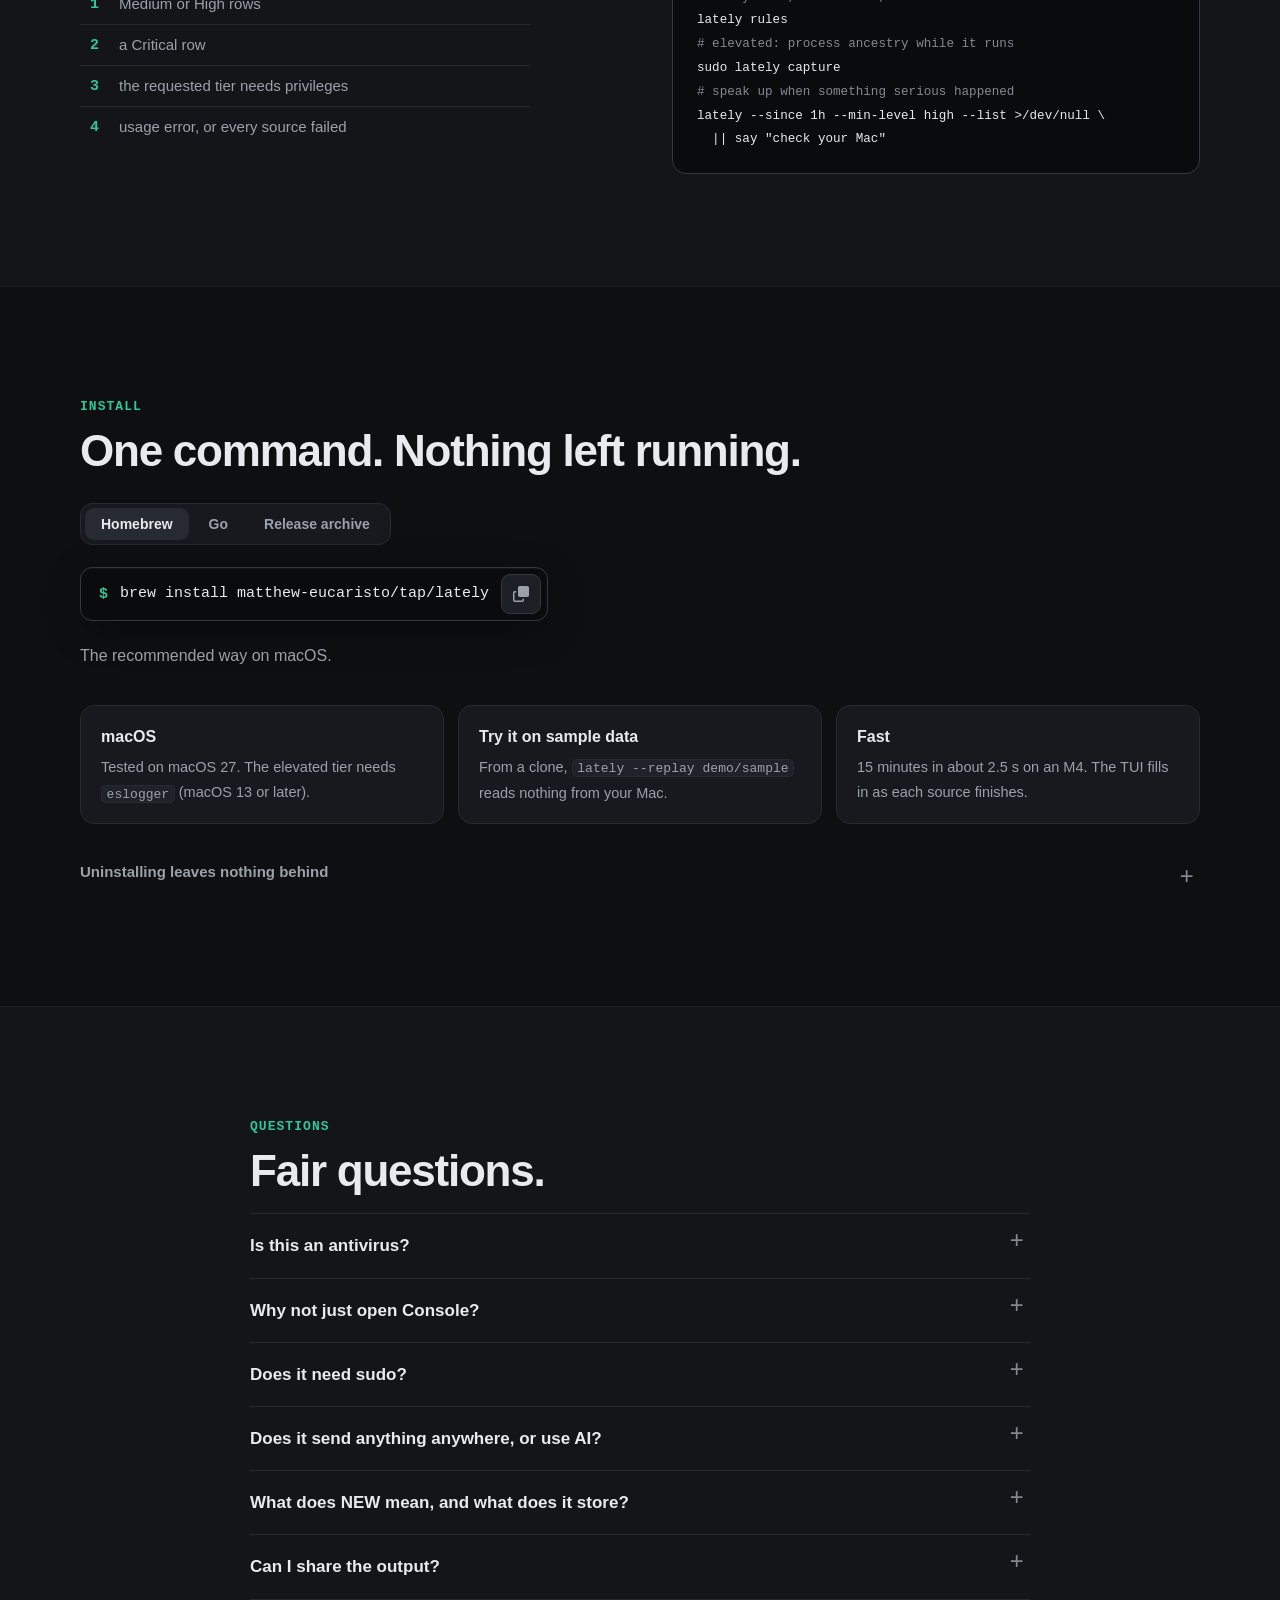
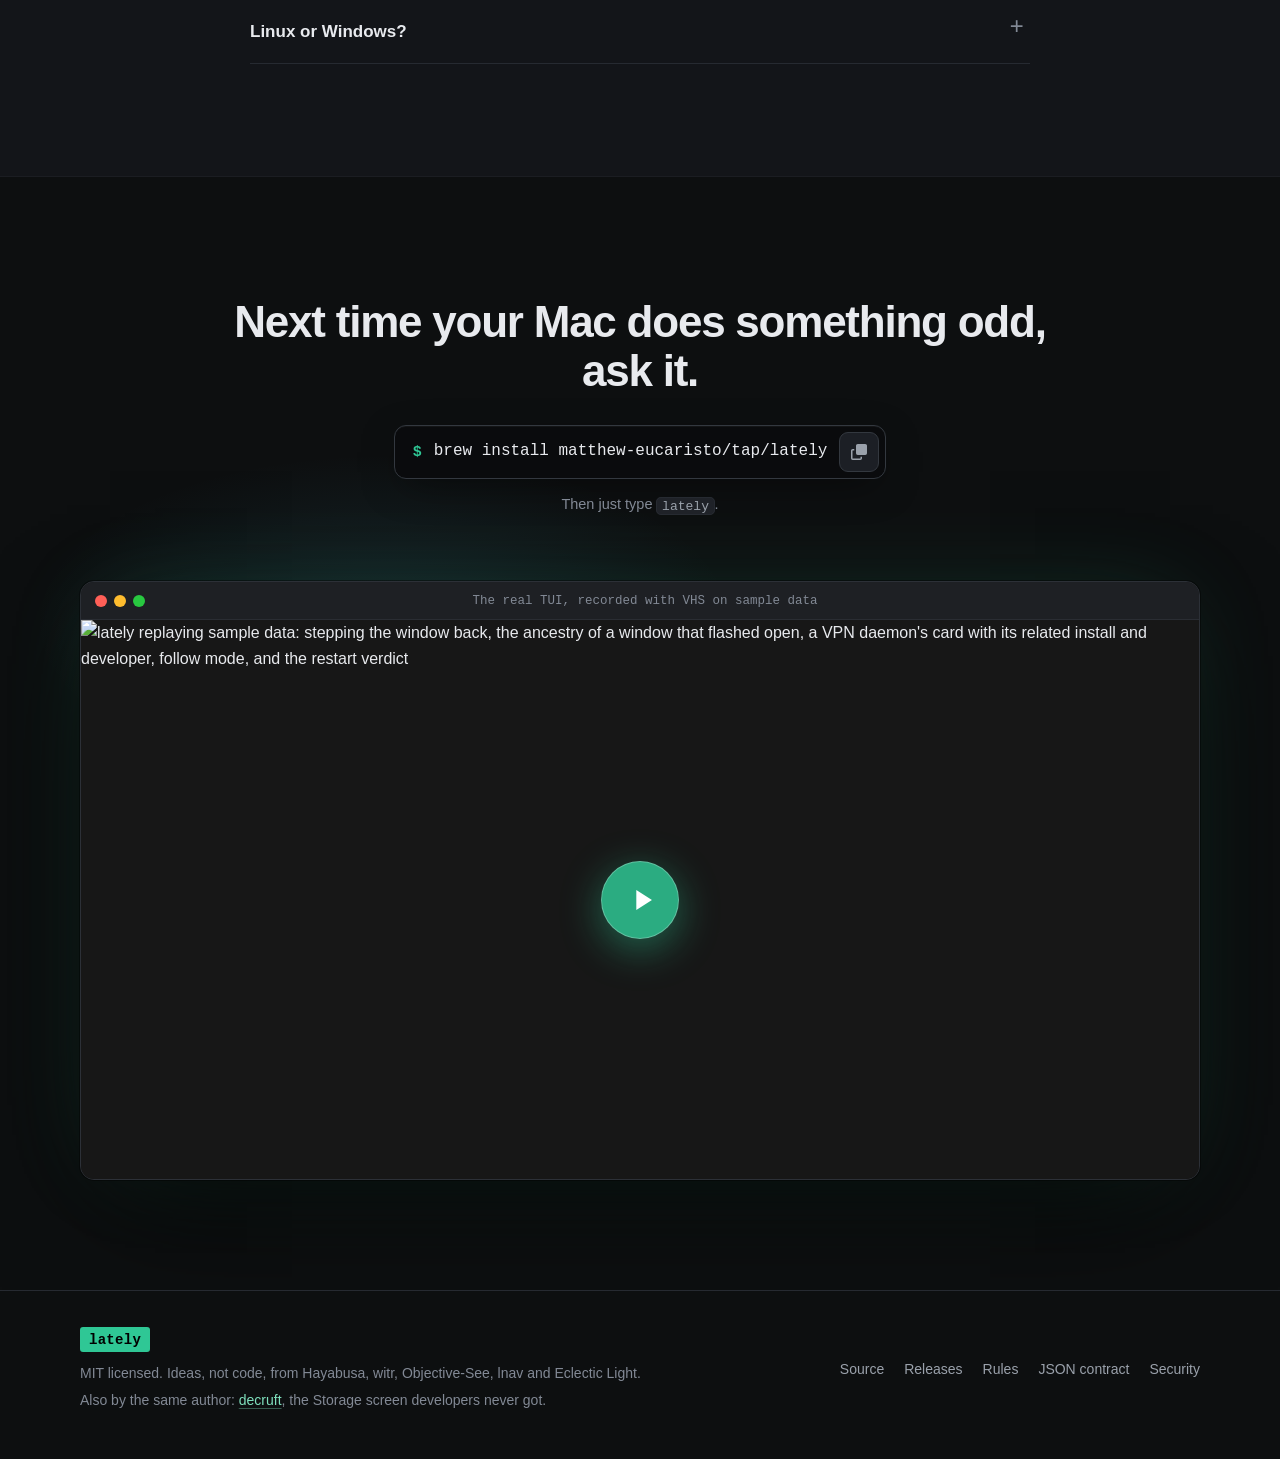
==== commit a98cad56: "docs(site): y copies lately's own --brief in the replica site/build.sh embeds the --brief output for" ====
--- a/site/index.html
+++ b/site/index.html
@@ -345,6 +345,8 @@
 lately --list
 lately --json
 lately --md &gt; incident.md
+<span class="c"># redacted brief for an AI agent (TUI: y)</span>
+lately --brief | pbcopy
 <span class="c"># the restart verdict; live network</span>
 lately why-restart
 lately net
@@ -400,7 +402,7 @@
     <details><summary>Is this an antivirus?</summary><p>No. lately is a diagnostics tool: it explains what happened, with evidence, and suggests what to do. It removes nothing and changes nothing. It does surface XProtect detections and the persistence tricks malware relies on, which makes it a good first look before you reach for anything heavier.</p></details>
     <details><summary>Why not just open Console?</summary><p>Console shows everything, about 14,000 lines a minute, mostly Apple talking to itself. lately reads eight narrow slices of the log plus evidence Console does not show at all (crash report headers, boot records, install receipts, launch items), classifies it with 42 rules and groups the rest away.</p></details>
     <details><summary>Does it need sudo?</summary><p>No. Everything in the timeline is readable by a normal user. Only <code>sudo lately capture</code> is elevated, for short-lived processes and their command lines, and it runs only while you keep it open. lately never asks for your password itself.</p></details>
-    <details><summary>Does it send anything anywhere, or use AI?</summary><p>No network connections, no telemetry, no AI. The classification is 42 readable YAML rules you can tune without touching Go. This page loads nothing from third parties either.</p></details>
+    <details><summary>Does it send anything anywhere, or use AI?</summary><p>No network connections, no telemetry, no AI. The classification is 42 readable YAML rules you can tune without touching Go. If you want an agent's read anyway, <kbd>y</kbd> (or <code>--brief</code>) copies a redacted brief that you paste yourself. This page loads nothing from third parties either.</p></details>
     <details><summary>What does NEW mean, and what does it store?</summary><p>NEW means this Mac has not seen the subject before. To know that, lately keeps one file of salted hashes and dates, never names or paths. The first run marks nothing NEW and says so. <code>--no-baseline</code> runs without it; <code>lately forget</code> deletes it.</p></details>
     <details><summary>Can I share the output?</summary><p>Yes, that is what <code>--md</code>, <code>--json</code> and the <kbd>e</kbd> export are for. They are redacted by default; <code>--no-redact</code> shows real names when you need them.</p></details>
     <details><summary>Linux or Windows?</summary><p>macOS only for now. The sources sit behind a cross-platform interface, so a port is a new package beside the macOS one; rules and views stay.</p></details>
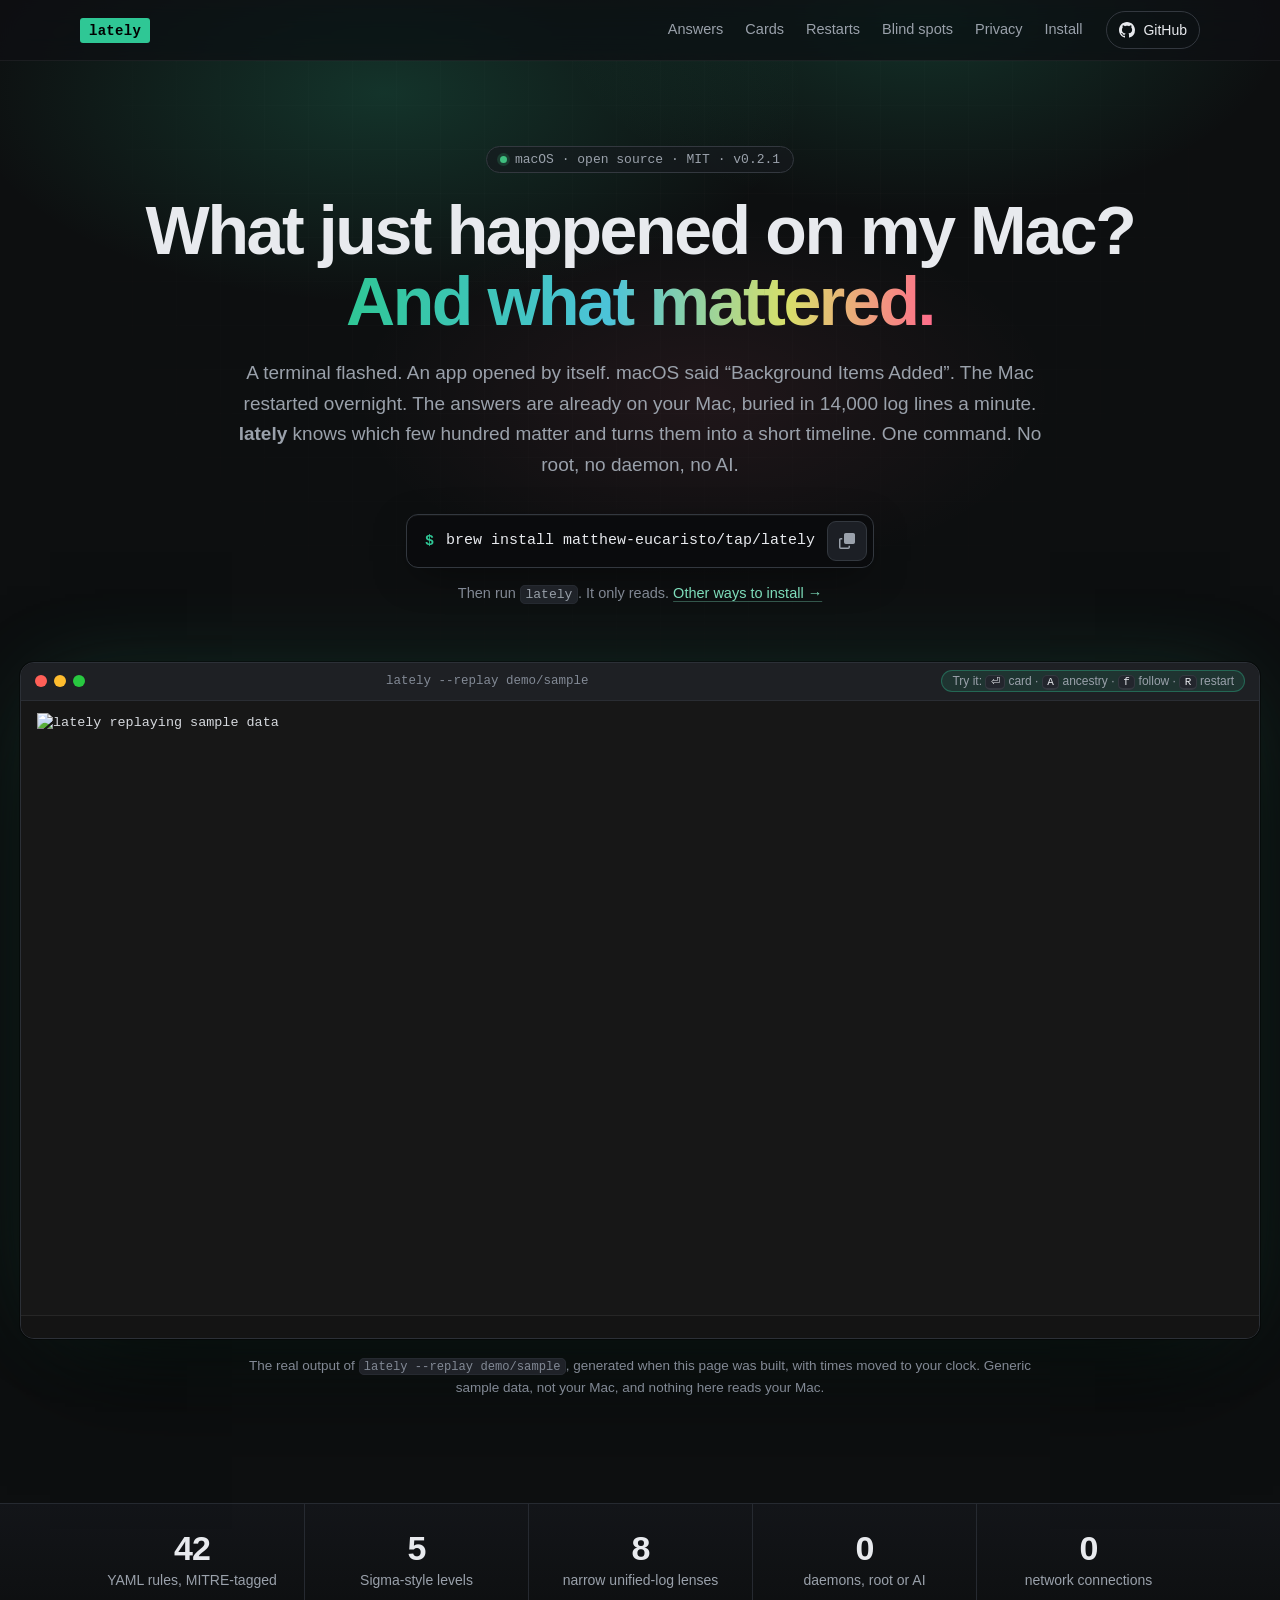
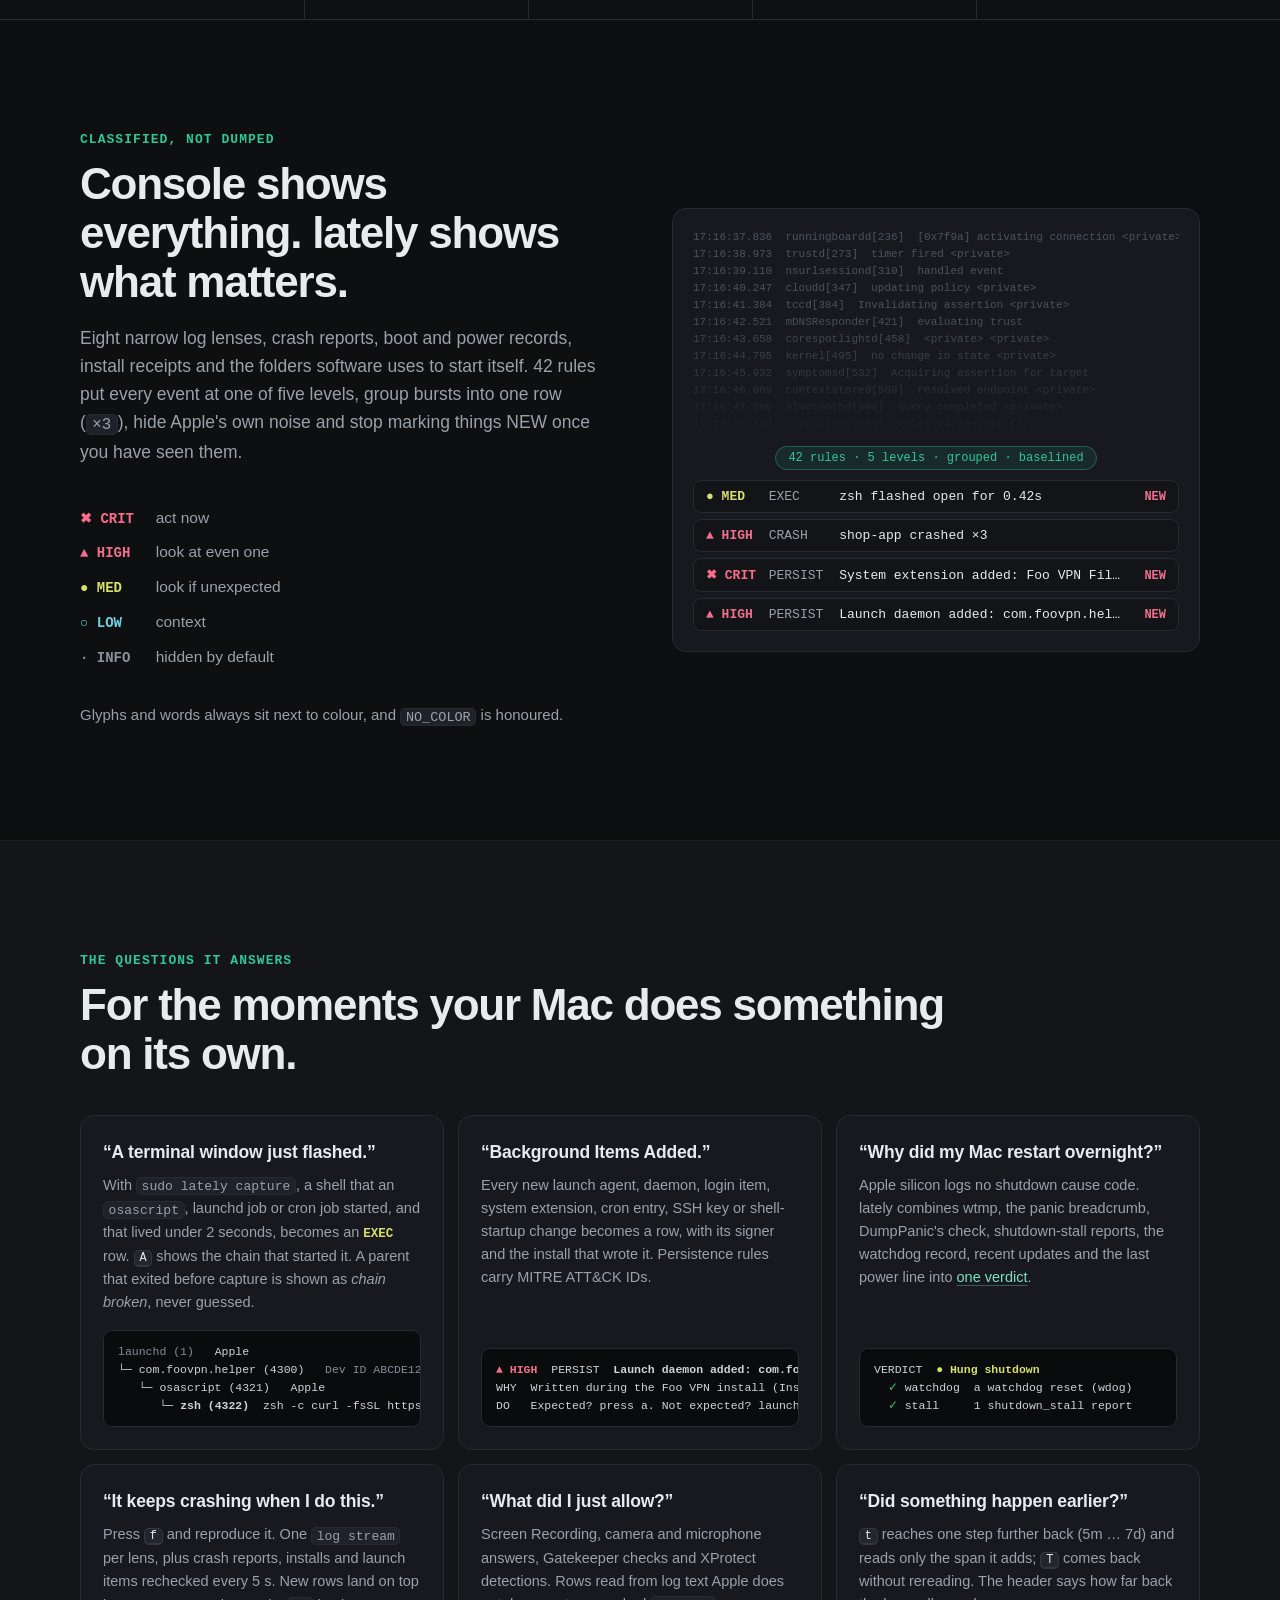
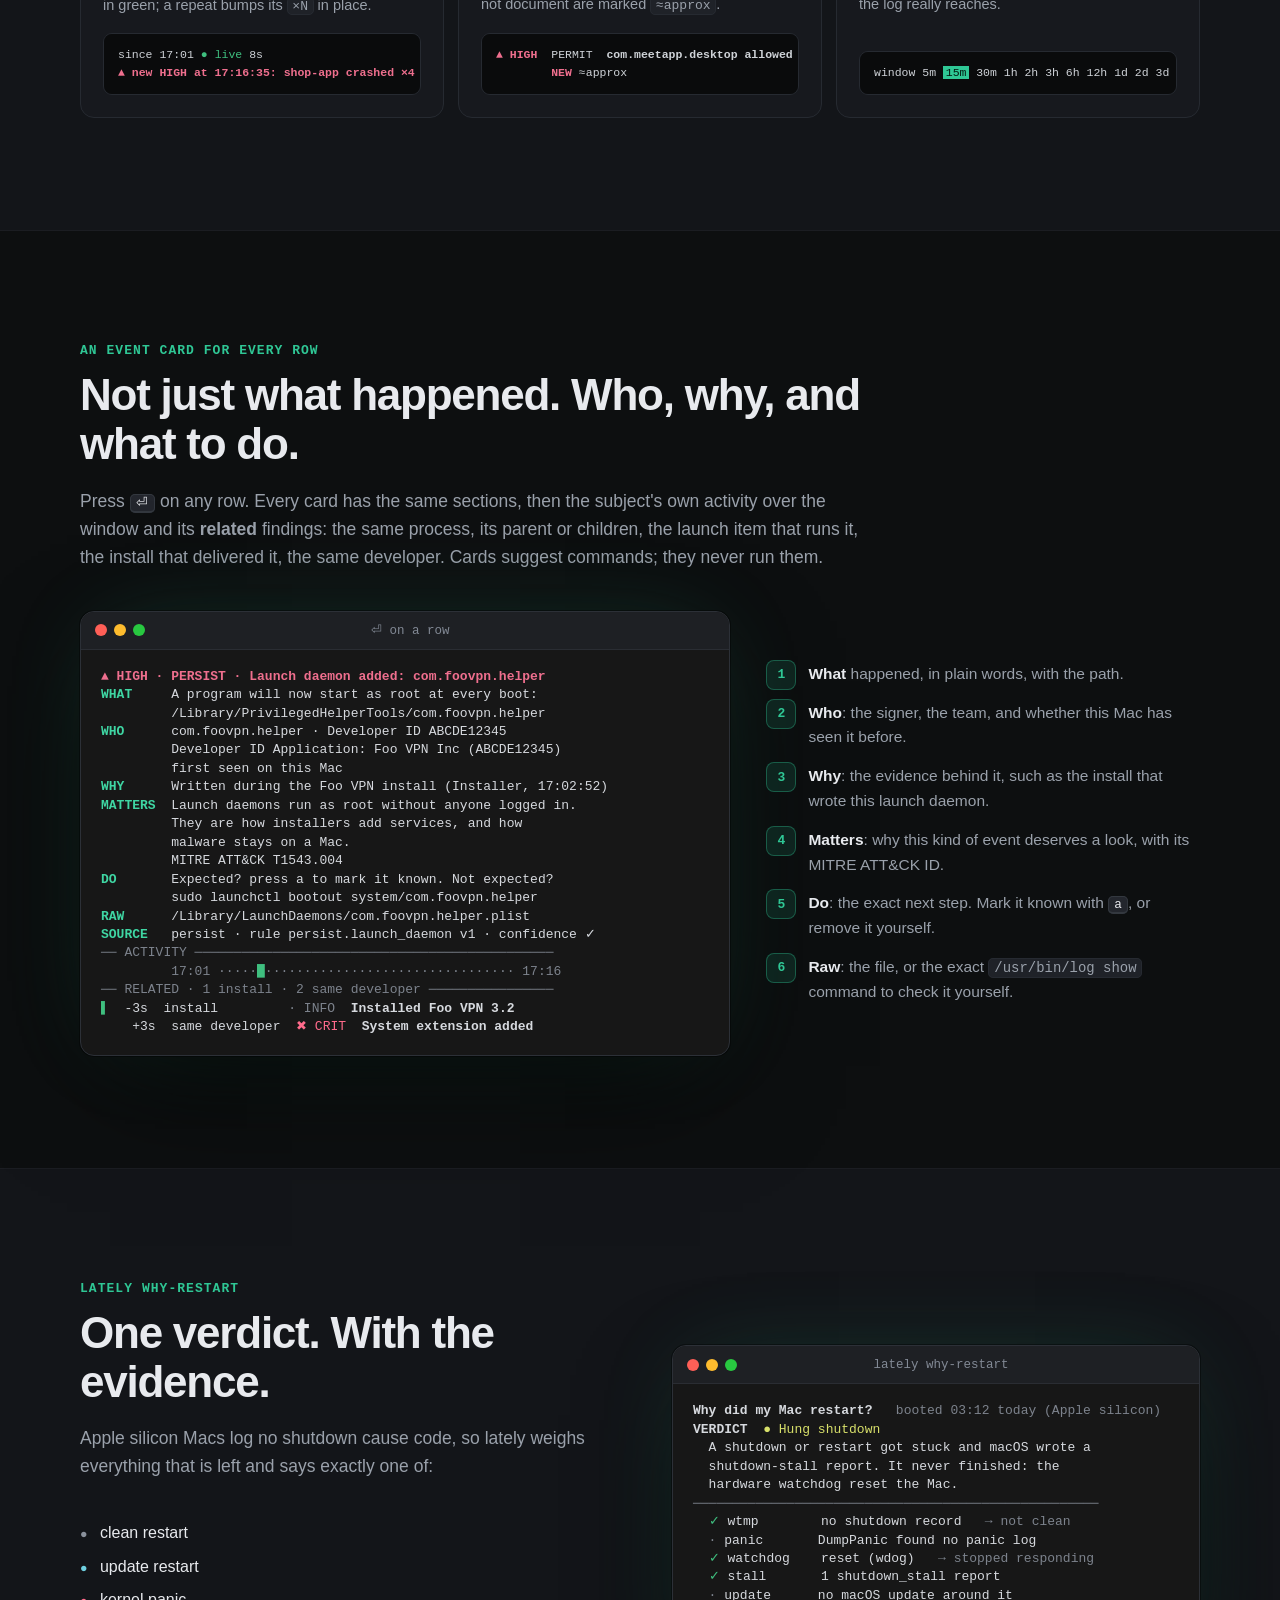
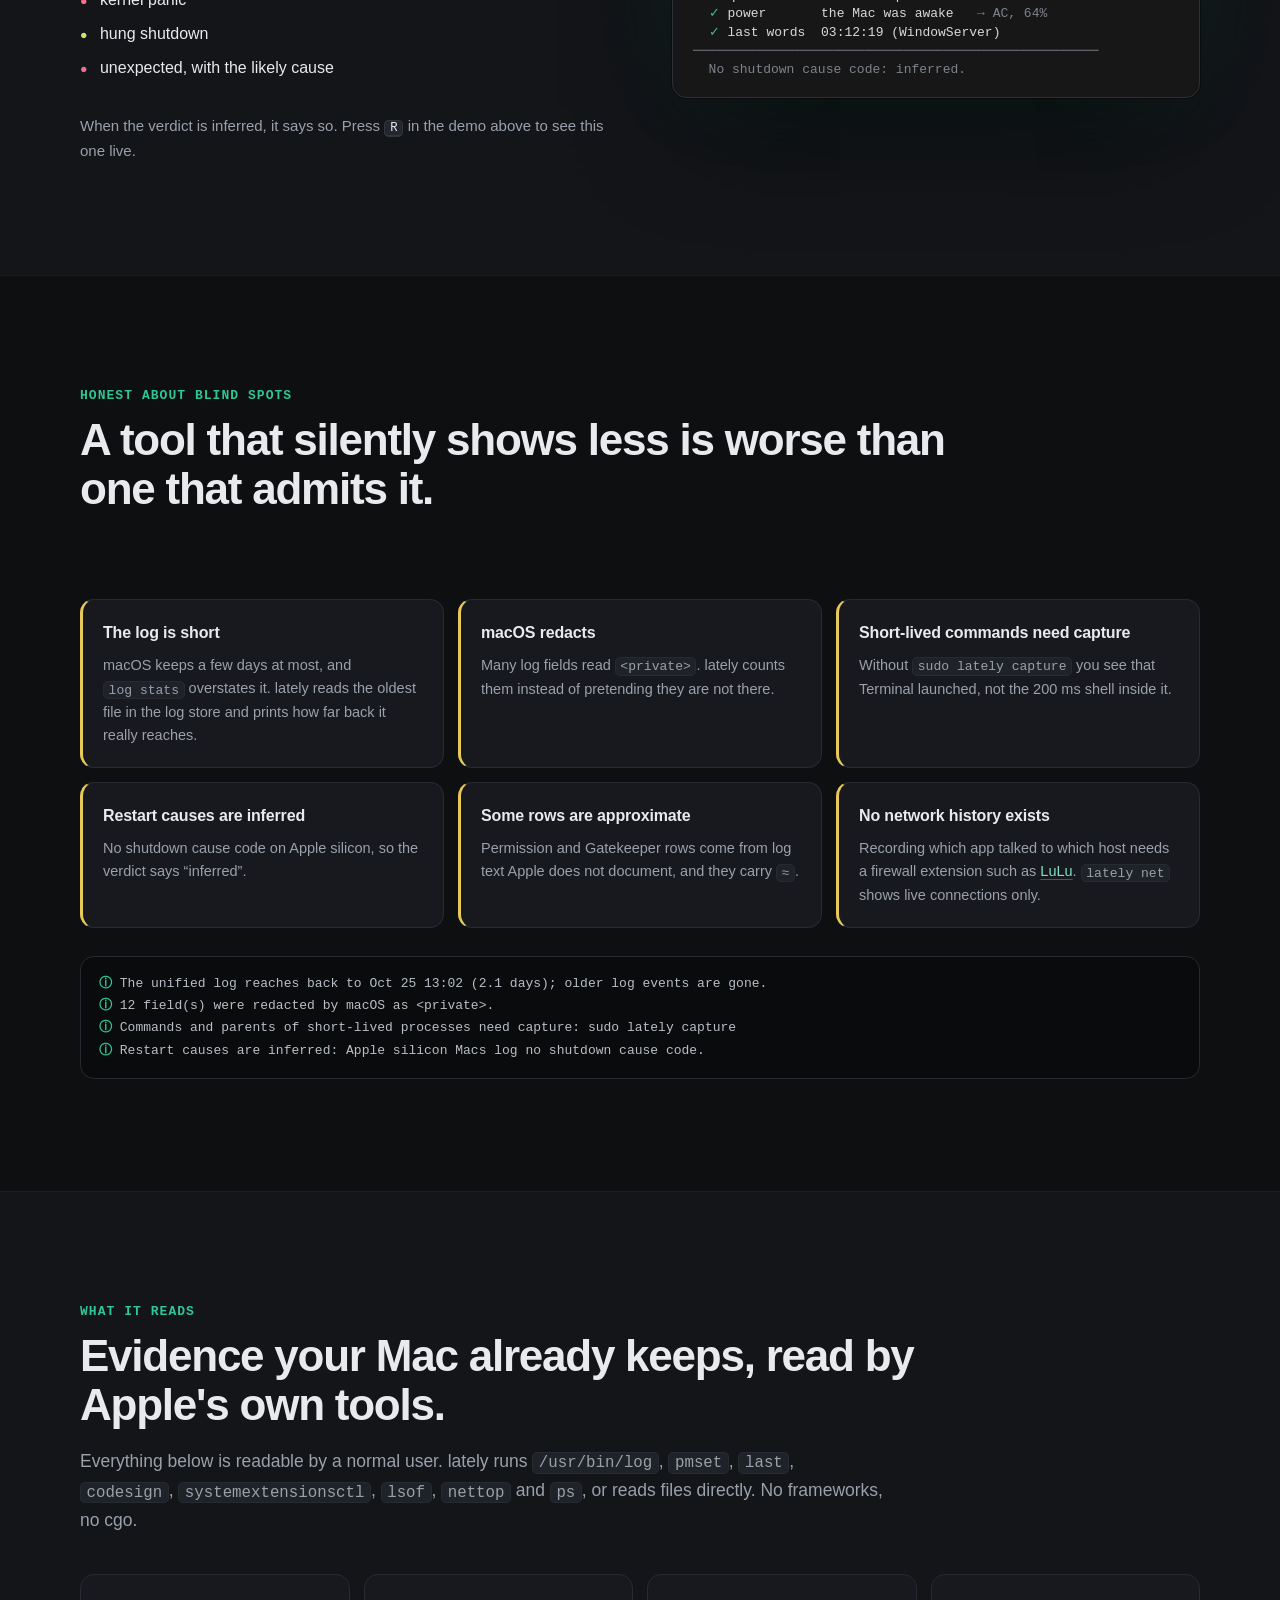
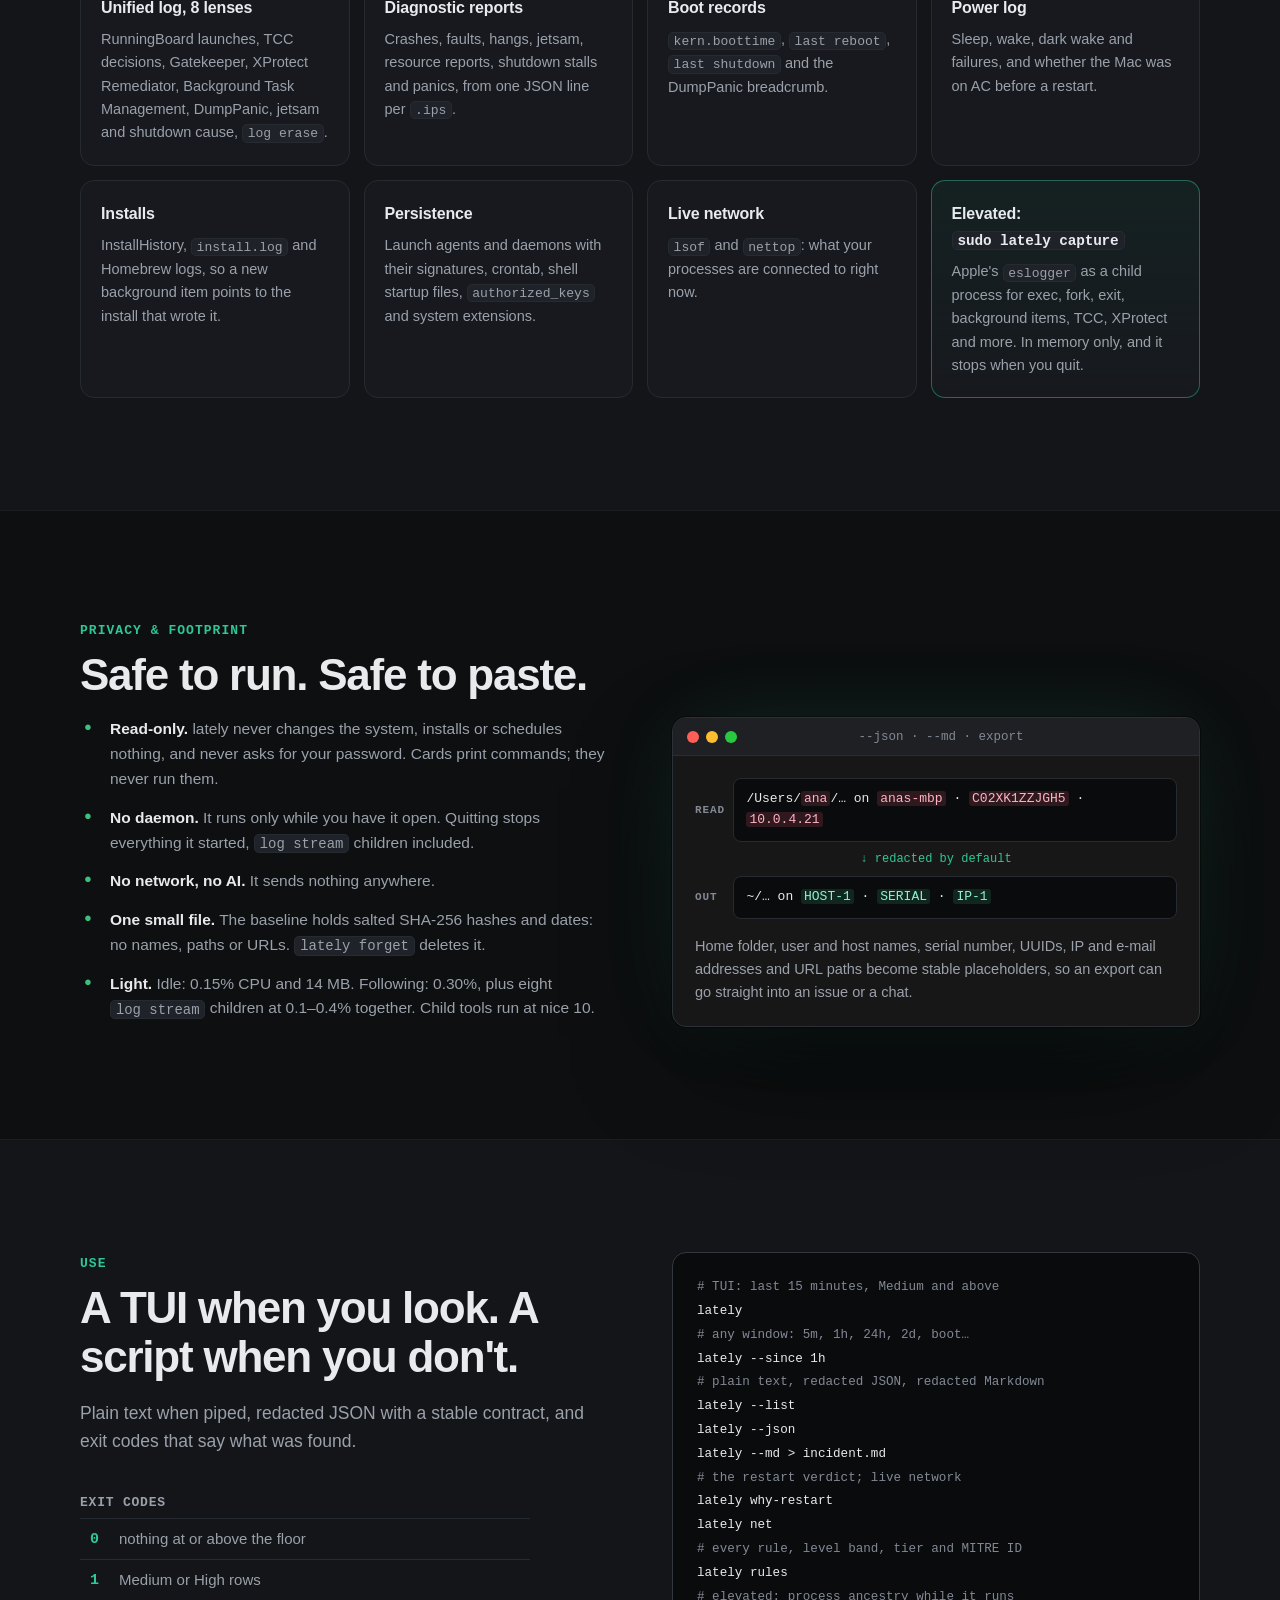
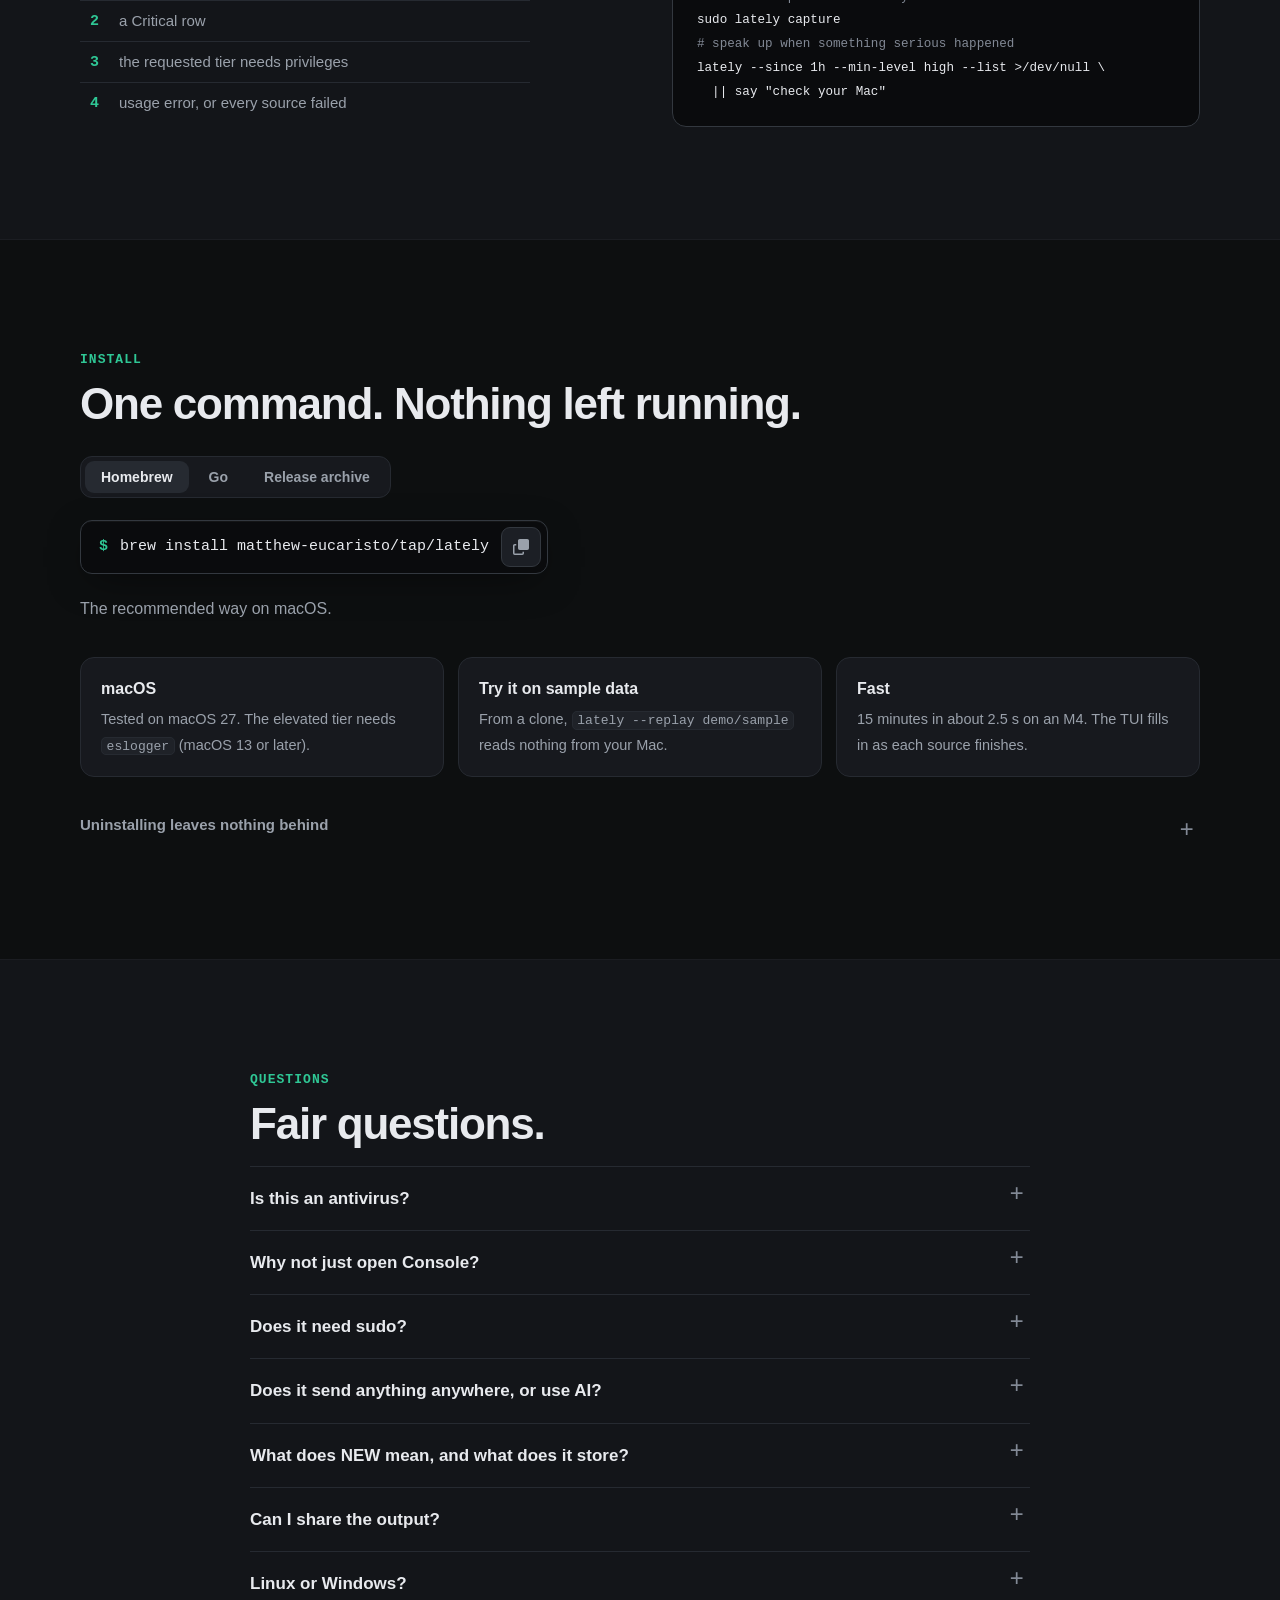
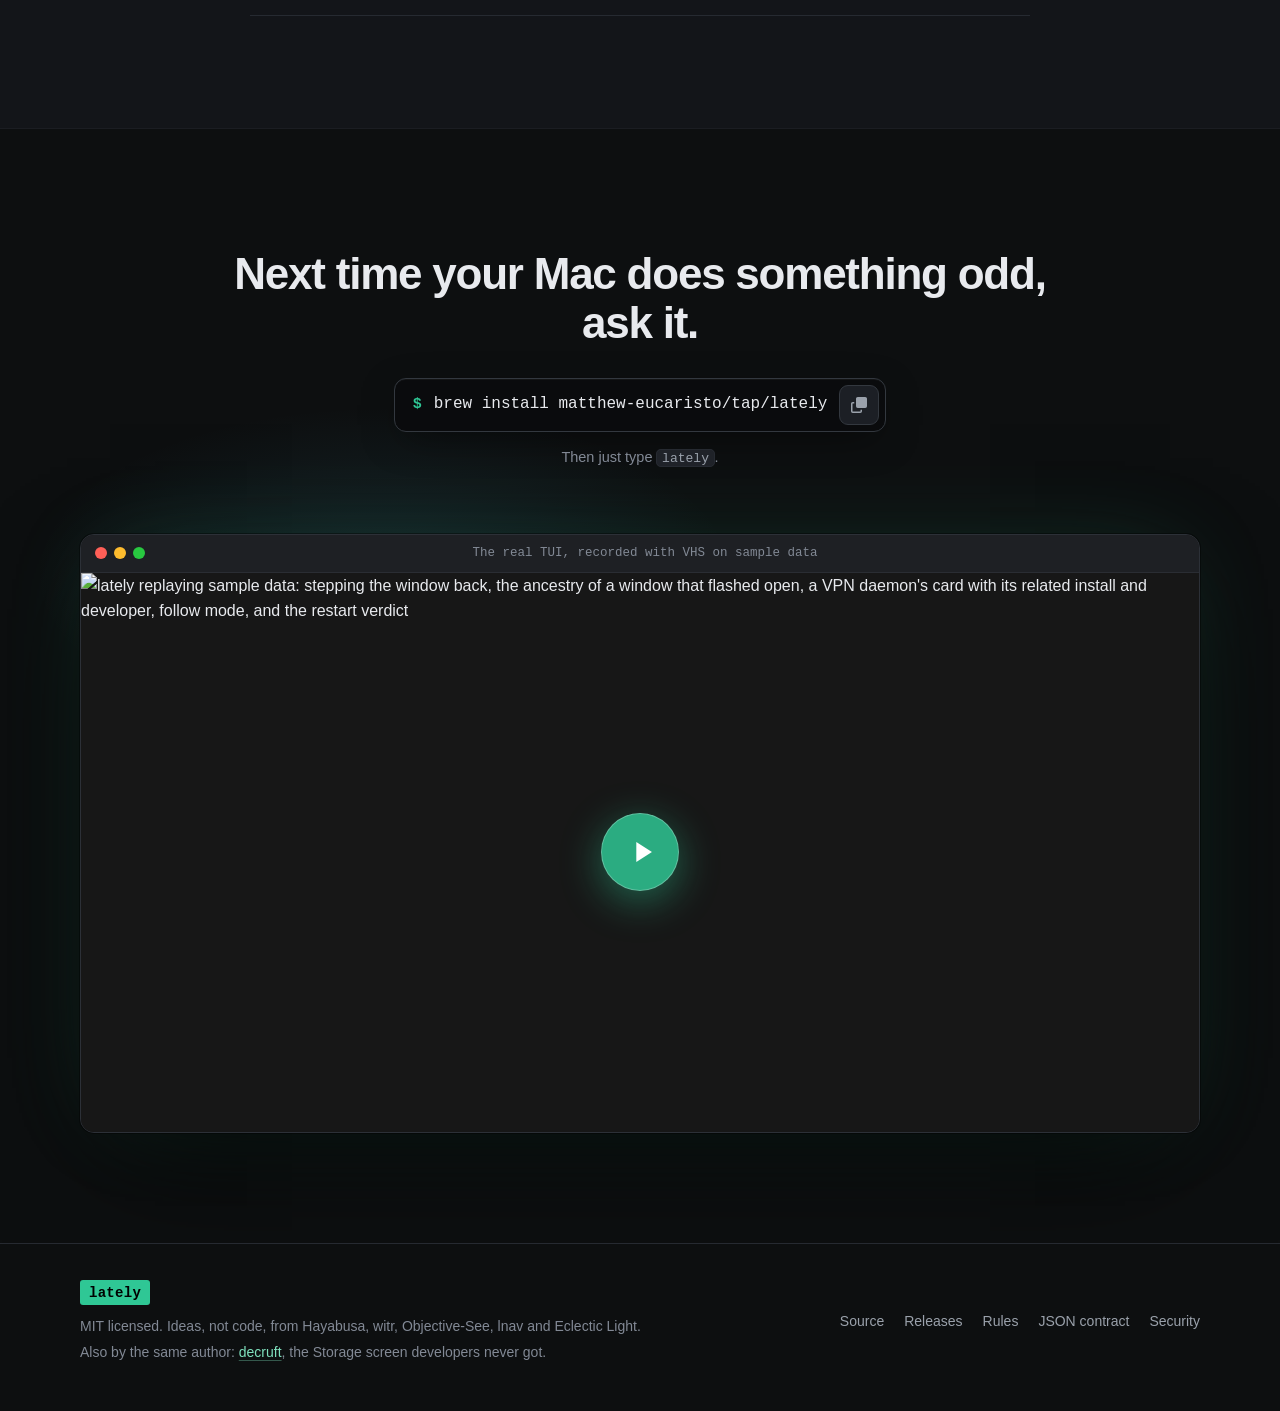
==== commit 62d7d5b4: "docs: GitHub Pages site with a live replica of the TUI site/ is a static landing page (no build fram" ====
--- a/site/index.html
+++ b/site/index.html
@@ -345,8 +345,6 @@
 lately --list
 lately --json
 lately --md &gt; incident.md
-<span class="c"># redacted brief for an AI agent (TUI: y)</span>
-lately --brief | pbcopy
 <span class="c"># the restart verdict; live network</span>
 lately why-restart
 lately net
@@ -402,7 +400,7 @@
     <details><summary>Is this an antivirus?</summary><p>No. lately is a diagnostics tool: it explains what happened, with evidence, and suggests what to do. It removes nothing and changes nothing. It does surface XProtect detections and the persistence tricks malware relies on, which makes it a good first look before you reach for anything heavier.</p></details>
     <details><summary>Why not just open Console?</summary><p>Console shows everything, about 14,000 lines a minute, mostly Apple talking to itself. lately reads eight narrow slices of the log plus evidence Console does not show at all (crash report headers, boot records, install receipts, launch items), classifies it with 42 rules and groups the rest away.</p></details>
     <details><summary>Does it need sudo?</summary><p>No. Everything in the timeline is readable by a normal user. Only <code>sudo lately capture</code> is elevated, for short-lived processes and their command lines, and it runs only while you keep it open. lately never asks for your password itself.</p></details>
-    <details><summary>Does it send anything anywhere, or use AI?</summary><p>No network connections, no telemetry, no AI. The classification is 42 readable YAML rules you can tune without touching Go. If you want an agent's read anyway, <kbd>y</kbd> (or <code>--brief</code>) copies a redacted brief that you paste yourself. This page loads nothing from third parties either.</p></details>
+    <details><summary>Does it send anything anywhere, or use AI?</summary><p>No network connections, no telemetry, no AI. The classification is 42 readable YAML rules you can tune without touching Go. This page loads nothing from third parties either.</p></details>
     <details><summary>What does NEW mean, and what does it store?</summary><p>NEW means this Mac has not seen the subject before. To know that, lately keeps one file of salted hashes and dates, never names or paths. The first run marks nothing NEW and says so. <code>--no-baseline</code> runs without it; <code>lately forget</code> deletes it.</p></details>
     <details><summary>Can I share the output?</summary><p>Yes, that is what <code>--md</code>, <code>--json</code> and the <kbd>e</kbd> export are for. They are redacted by default; <code>--no-redact</code> shows real names when you need them.</p></details>
     <details><summary>Linux or Windows?</summary><p>macOS only for now. The sources sit behind a cross-platform interface, so a port is a new package beside the macOS one; rules and views stay.</p></details>
